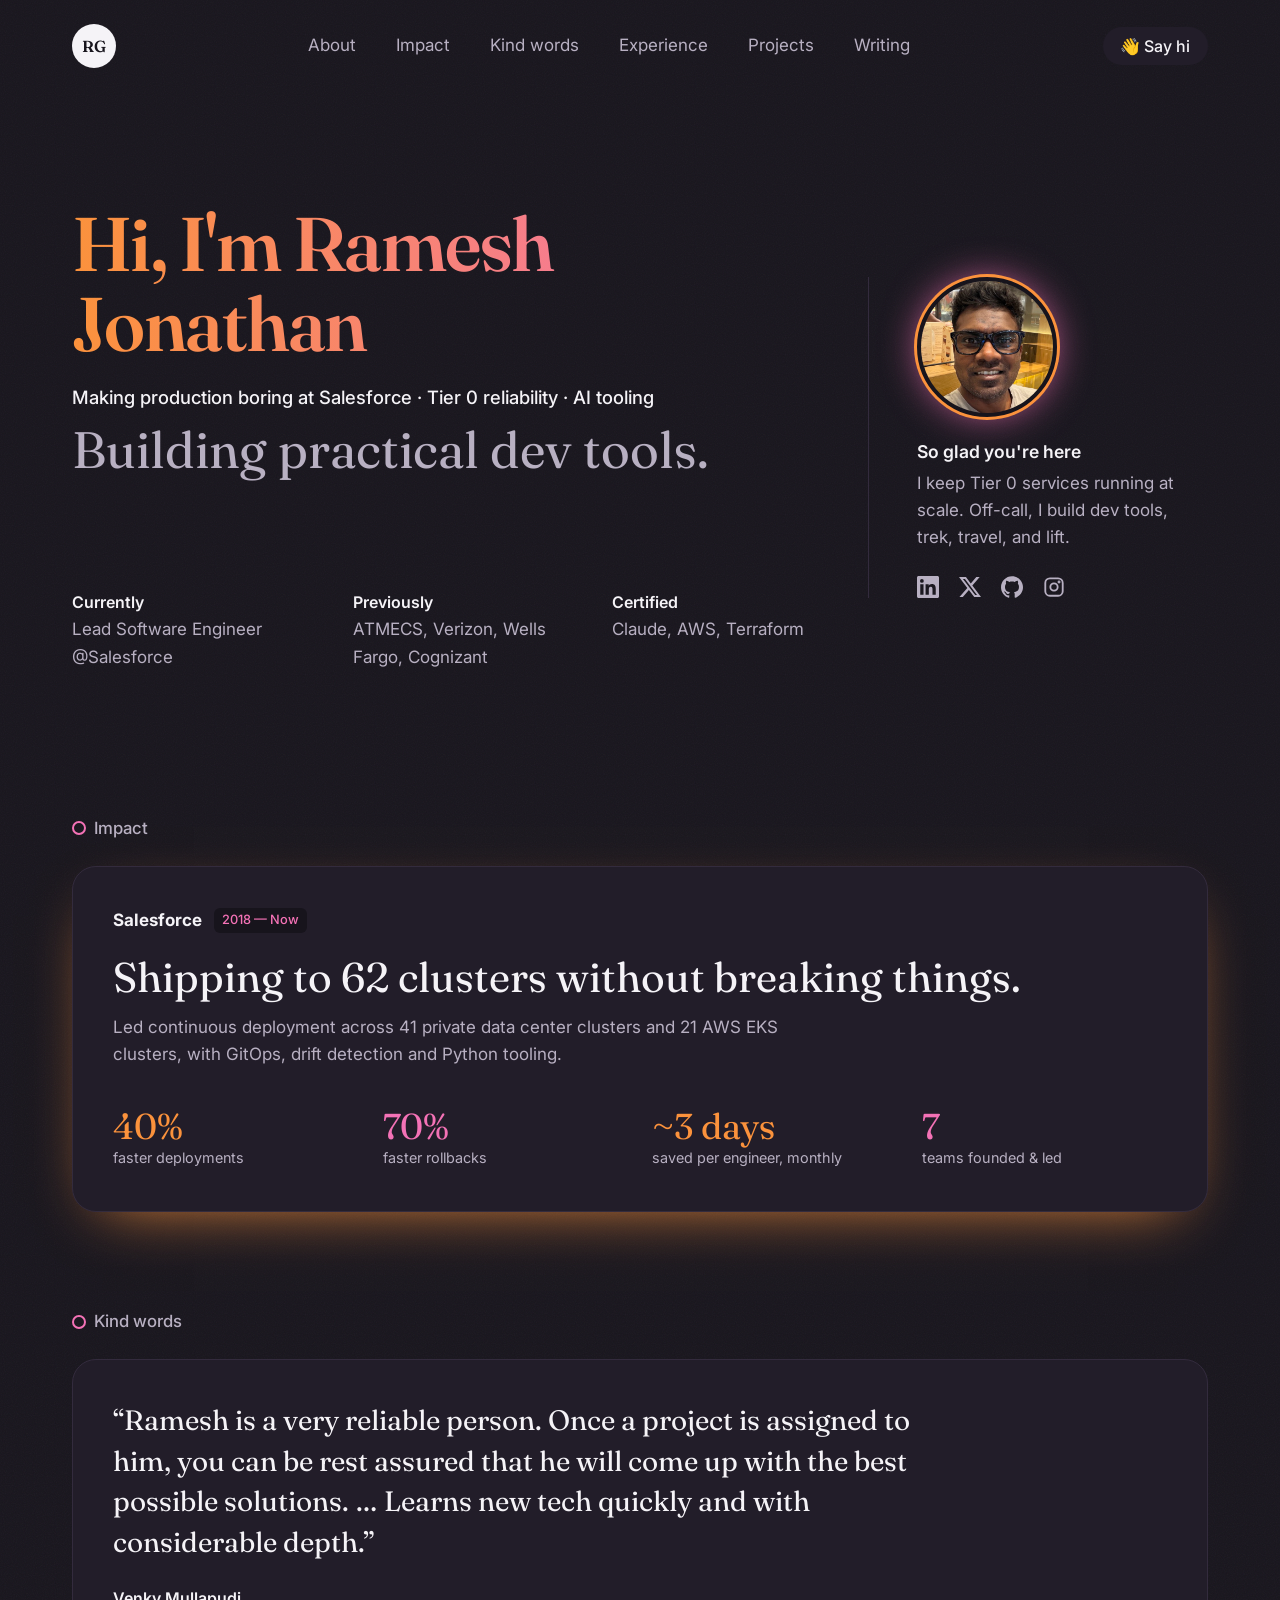
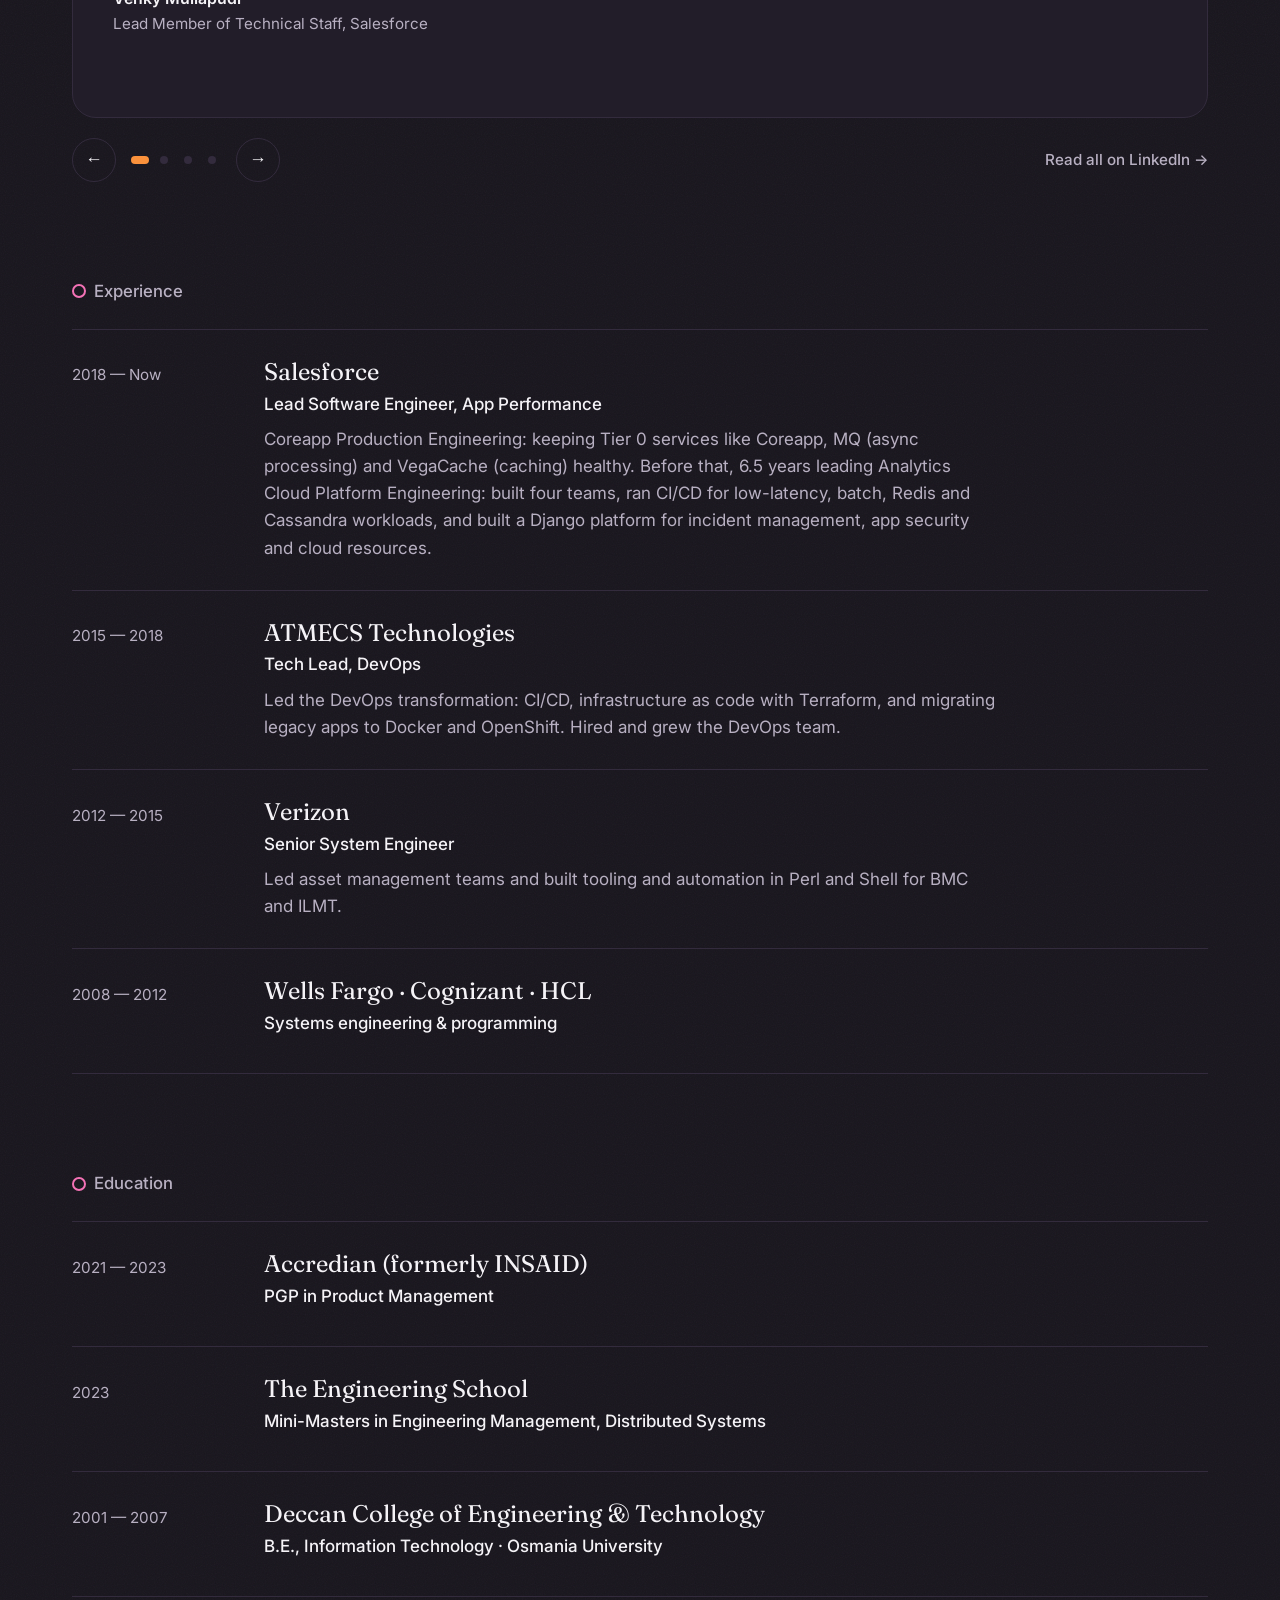
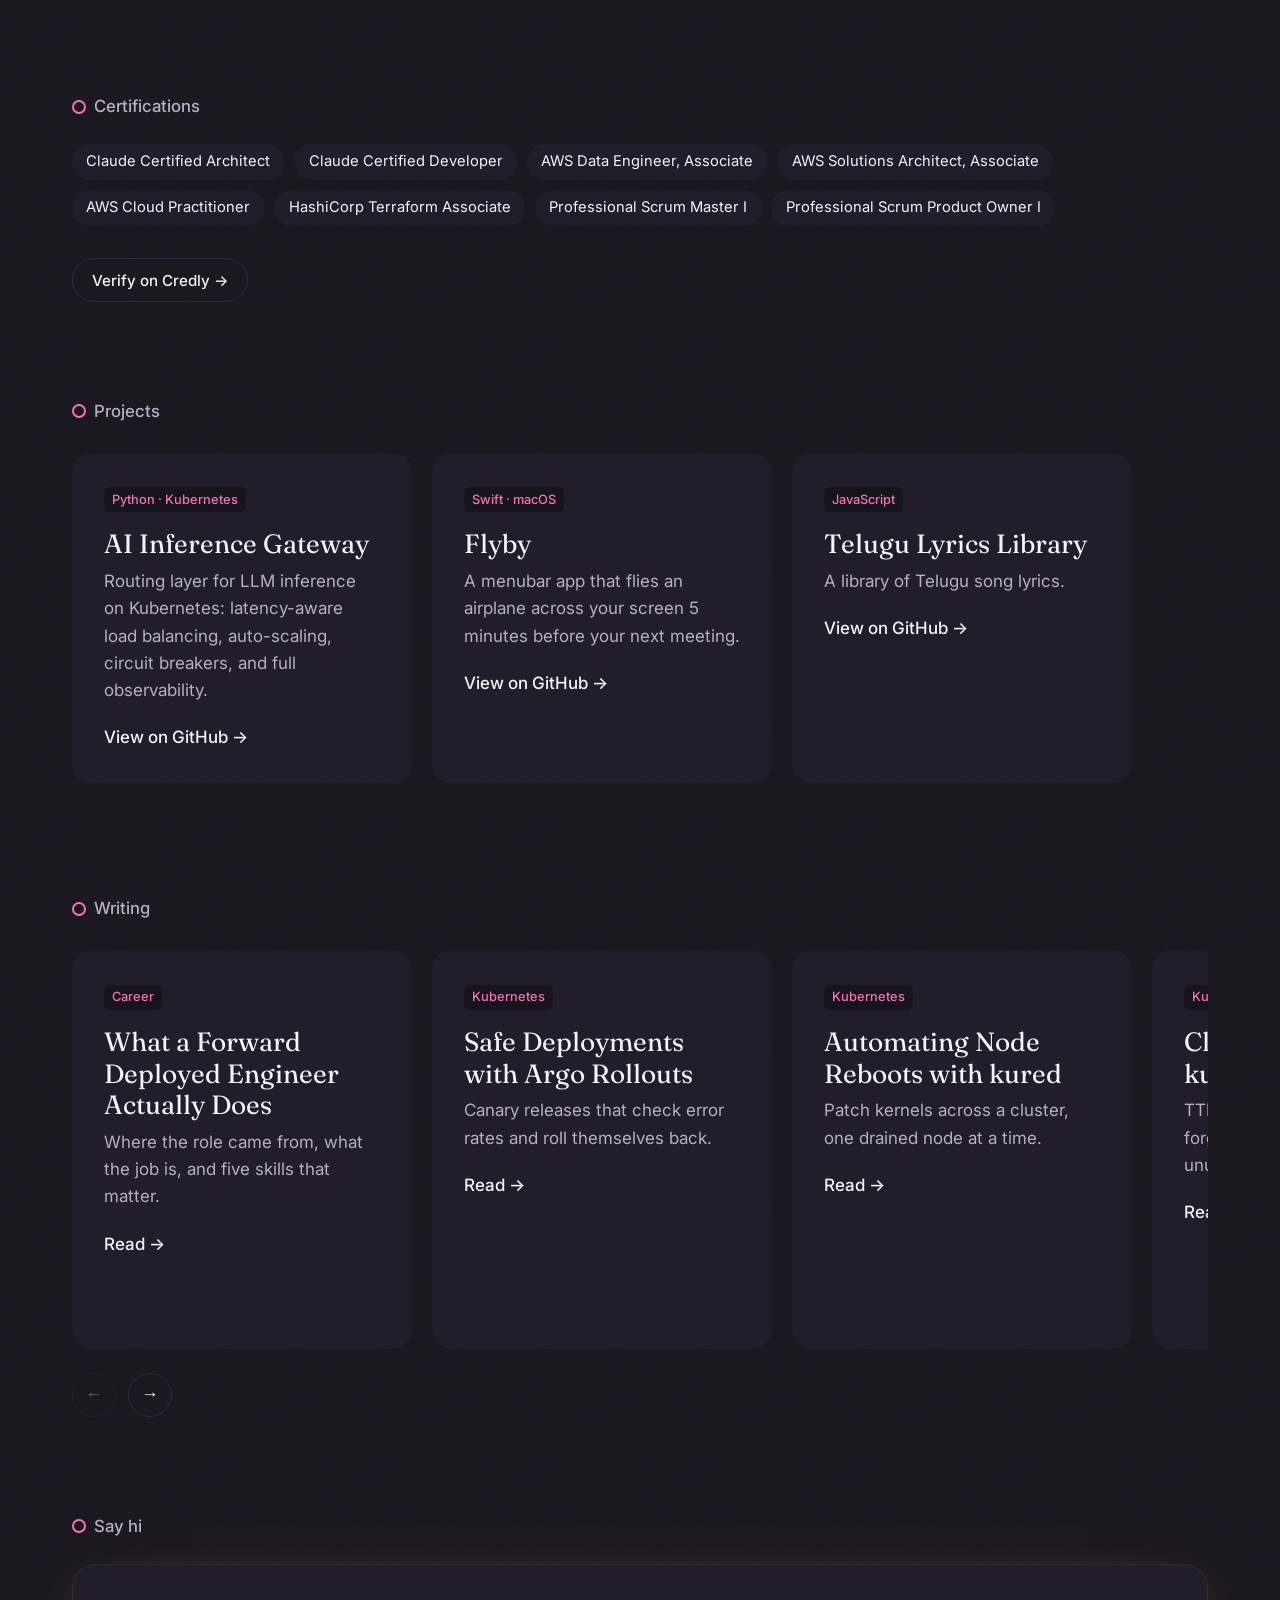
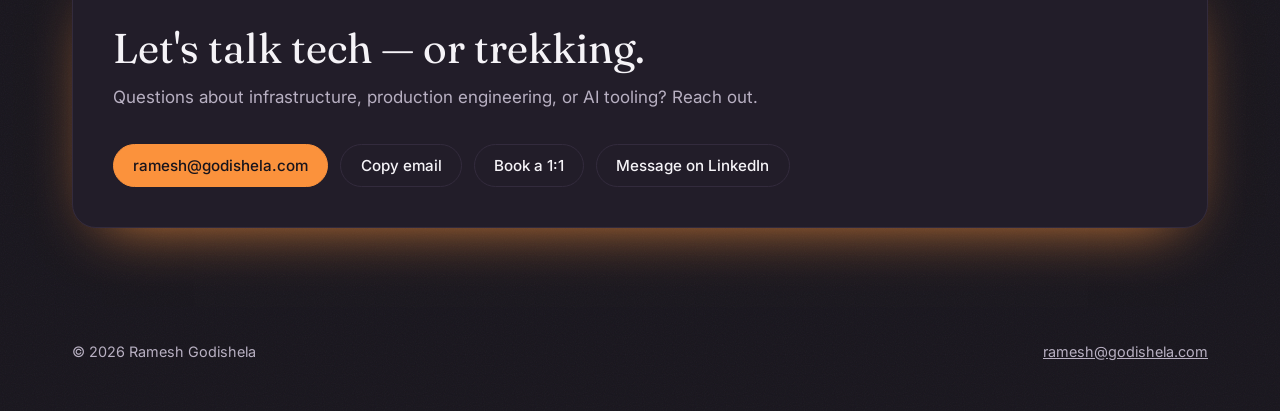
==== index.html @ 78a43a56 "Projects and Writing: sideways scrolling rows with arrow buttons" ====
<!doctype html>
<html lang="en">
<head>
  <meta charset="utf-8">
  <meta name="viewport" content="width=device-width, initial-scale=1">
  <title>Ramesh Godishela</title>
  <meta name="description" content="Ramesh Godishela — Making production boring at Salesforce · Tier 0 reliability · AI tooling. Lead Software Engineer, App Performance. Hyderabad, India.">
  <meta property="og:title" content="Ramesh Godishela">
  <meta property="og:description" content="Making production boring at Salesforce · Tier 0 reliability · AI tooling.">
  <meta property="og:url" content="https://godishela.com/">
  <meta property="og:type" content="website">
  <meta property="og:image" content="https://godishela.com/og.png">
  <meta property="og:image:width" content="1200">
  <meta property="og:image:height" content="630">
  <meta property="og:image:alt" content="Ramesh Godishela, Lead Software Engineer, App Performance at Salesforce">
  <meta name="twitter:card" content="summary_large_image">
  <link rel="icon" href="data:image/svg+xml,<svg xmlns='http://www.w3.org/2000/svg' viewBox='0 0 100 100'><rect width='100' height='100' rx='50' fill='%23fb923c'/><text x='50' y='66' font-size='48' text-anchor='middle' fill='%23111214' font-family='Georgia,serif'>RG</text></svg>">
  <link rel="preconnect" href="https://fonts.googleapis.com">
  <link rel="preconnect" href="https://fonts.gstatic.com" crossorigin>
  <link href="https://fonts.googleapis.com/css2?family=Fraunces:opsz,wght@9..144,400;9..144,600&family=Inter:wght@400;500;600&display=swap" rel="stylesheet">
  <style>
    :root {
      color-scheme: dark;
      --bg: #17141c;
      --card: #221d29;
      --fg: #f5f3f7;
      --muted: #b8b0c2;
      --line: #332b3d;
      --accent: #fb923c;
      --accent2: #f472b6;
      --serif: "Fraunces", Georgia, serif;
      --sans: "Inter", -apple-system, BlinkMacSystemFont, "Segoe UI", sans-serif;
    }
    * { box-sizing: border-box; }
    html { scroll-behavior: smooth; }
    body {
      margin: 0;
      background: var(--bg);
      background-image: url("data:image/svg+xml,<svg xmlns='http://www.w3.org/2000/svg' width='160' height='160'><filter id='n'><feTurbulence type='fractalNoise' baseFrequency='.9' numOctaves='2' stitchTiles='stitch'/></filter><rect width='100%' height='100%' filter='url(%23n)' opacity='.05'/></svg>");
      color: var(--fg);
      font: 17px/1.6 var(--sans);
      -webkit-font-smoothing: antialiased;
    }
    a { color: inherit; }
    .wrap { max-width: 1200px; margin: 0 auto; padding: 0 2rem; }

    /* Header */
    header { display: flex; align-items: center; justify-content: space-between; padding: 1.5rem 0; }
    .logo {
      width: 44px; height: 44px; border-radius: 50%;
      display: grid; place-items: center;
      background: var(--fg); color: var(--bg);
      font: 600 1rem var(--serif); text-decoration: none;
    }
    nav { display: flex; gap: 2.5rem; }
    nav a { color: var(--muted); text-decoration: none; }
    nav a:hover, nav a:focus-visible { color: var(--fg); }
    .hi { position: relative; }
    .say-hi {
      padding: 0.55rem 1.1rem; border-radius: 999px; border: 0; cursor: pointer;
      background: var(--card); color: var(--fg); font: 500 1rem var(--sans);
    }
    .say-hi:hover, .say-hi[aria-expanded="true"] { background: var(--line); }
    .hi-menu {
      position: absolute; right: 0; top: calc(100% + 0.6rem); z-index: 10; width: 290px;
      padding: 0.6rem; border-radius: 20px; background: var(--card);
      border: 1px solid var(--line); box-shadow: 0 24px 60px -20px #000;
    }
    .tiles { display: grid; grid-template-columns: repeat(5, 1fr); gap: 0.4rem; }
    .tiles a, .tiles button {
      display: grid; place-items: center; height: 48px; border-radius: 14px; border: 0;
      background: var(--bg); color: var(--muted); font: 600 1rem var(--sans); cursor: pointer;
    }
    .tiles a:hover, .tiles a:focus-visible, .tiles button:hover, .tiles button:focus-visible { background: var(--line); color: var(--accent); }
    .hi-menu svg { width: 20px; height: 20px; flex: none; }
    .menu-links { margin-top: 0.6rem; padding-top: 0.4rem; border-top: 1px solid var(--line); }
    .menu-links a { display: flex; align-items: center; gap: 0.75rem; padding: 0.65rem 0.8rem; border-radius: 12px; text-decoration: none; font-weight: 500; }
    .menu-links a:hover, .menu-links a:focus-visible { background: var(--line); color: var(--accent); }

    /* Hero */
    .hero {
      display: grid; grid-template-columns: 1fr 340px; gap: 4rem;
      padding: 7rem 0 6rem;
    }
    h1 {
      font: 600 clamp(2.75rem, 6vw, 4.75rem)/1.05 var(--serif);
      letter-spacing: -0.02em; margin: 0;
    }
    .lede { font: 500 1.15rem/1.5 var(--sans); color: var(--fg); margin: 1.25rem 0 0; text-wrap: balance; }
    .rotator {
      font: 400 clamp(1.75rem, 4vw, 3.25rem)/1.2 var(--serif);
      color: var(--muted); min-height: 2.6em; margin: 0.5rem 0 0;
    }
    .rotator span { display: inline-block; animation: reveal 0.9s ease forwards; }
    @keyframes reveal {
      from { filter: blur(14px); opacity: 0; }
      to { filter: blur(0); opacity: 1; }
    }
    .facts { display: grid; grid-template-columns: repeat(3, auto); gap: 2rem; margin-top: 2.5rem; justify-content: start; }
    .facts h2 { font: 600 1rem var(--sans); margin: 0 0 0.25rem; }
    .facts p { margin: 0; color: var(--muted); }

    .intro { border-left: 1px solid var(--line); padding-left: 3rem; align-self: center; }
    .avatar {
      width: 140px; height: 140px; border-radius: 50%;
      display: grid; place-items: center;
      background: var(--card); border: 4px solid var(--bg); box-shadow: 0 0 0 1px var(--line);
      font: 600 2.75rem var(--serif); color: var(--accent);
      object-fit: cover;
    }
    .intro h2 { font: 600 1.1rem var(--sans); margin: 1.5rem 0 0.5rem; }
    .intro p { color: var(--muted); margin: 0; }
    .socials { display: flex; flex-wrap: wrap; gap: 1.25rem; margin-top: 1.5rem; }
    .socials a { color: var(--muted); text-decoration: none; font-size: 0.95rem; font-weight: 500; }
    .socials a:hover, .socials a:focus-visible { color: var(--accent); }
    .socials svg { width: 22px; height: 22px; display: block; }

    /* Sections */
    section { padding: 3rem 0; }
    .label { display: flex; align-items: center; gap: 0.5rem; color: var(--muted); font-weight: 500; margin: 0 0 1.5rem; font-size: 1.05rem; }
    .label::before { content: ""; width: 10px; height: 10px; border-radius: 50%; border: 2px solid var(--accent); }

    .projects {
      display: flex; gap: 1.25rem; overflow-x: auto; padding: 4px 0 1rem;
      scroll-snap-type: x mandatory; scroll-behavior: smooth;
      scrollbar-width: thin; scrollbar-color: var(--line) transparent;
    }
    .row-nav { display: flex; gap: 0.75rem; margin-top: 0.5rem; }
    .row-nav[hidden] { display: none; }
    .project {
      display: block; flex: 0 0 min(340px, 85%); scroll-snap-align: start;
      padding: 2rem; border-radius: 20px;
      background: var(--card); text-decoration: none;
      transition: transform 0.2s ease, background 0.2s ease;
    }
    .project:hover, .project:focus-visible { transform: translateY(-3px); background: var(--line); }
    .tag {
      display: inline-block; padding: 0.15rem 0.5rem; border-radius: 6px;
      background: var(--bg); color: var(--muted); font-size: 0.8rem; font-weight: 500;
    }
    .project h3 { font: 400 1.65rem/1.2 var(--serif); margin: 1rem 0 0.5rem; }
    .project p { color: var(--muted); margin: 0; }
    .project .more { display: inline-block; margin-top: 1.25rem; font-weight: 500; color: var(--fg); }

    .feature { padding: 2.5rem; border-radius: 24px; background: var(--card); }
    .feature-head { display: flex; align-items: center; gap: 0.75rem; }
    .feature h3 { font: 400 clamp(1.75rem, 3.5vw, 2.6rem)/1.15 var(--serif); margin: 1.25rem 0 0.75rem; }
    .feature > p { color: var(--muted); margin: 0; max-width: 44rem; }
    .stats { display: grid; grid-template-columns: repeat(4, 1fr); gap: 1.5rem; margin-top: 2.5rem; }
    .stats b { display: block; font: 400 2.25rem/1 var(--serif); }
    .stats span { color: var(--muted); font-size: 0.9rem; }
    .chips { list-style: none; margin: 0; padding: 0; display: flex; flex-wrap: wrap; gap: 0.6rem; }
    .chips li { padding: 0.4rem 0.9rem; border-radius: 999px; background: var(--card); font-size: 0.92rem; }
    .contact-row { display: flex; flex-wrap: wrap; gap: 0.75rem; margin-top: 2rem; }
    .btn {
      padding: 0.7rem 1.2rem; border-radius: 999px; border: 1px solid var(--accent);
      background: var(--accent); color: var(--bg); font: 500 0.95rem var(--sans);
      text-decoration: none; cursor: pointer;
    }
    .btn.ghost { background: transparent; color: var(--fg); border-color: var(--line); }
    .btn:hover, .btn:focus-visible { filter: brightness(1.1); }
    .btn.ghost:hover, .btn.ghost:focus-visible { border-color: var(--accent); color: var(--accent); }
    .timeline { list-style: none; margin: 0; padding: 0; }
    .timeline li { display: grid; grid-template-columns: 160px 1fr; gap: 2rem; padding: 1.75rem 0; border-top: 1px solid var(--line); }
    .timeline li:last-child { border-bottom: 1px solid var(--line); }
    .when { color: var(--muted); font-size: 0.95rem; padding-top: 0.35rem; }
    .timeline h3 { font: 400 1.5rem/1.2 var(--serif); margin: 0; }
    .timeline .role { color: var(--fg); font-weight: 500; margin: 0.25rem 0 0.5rem; }
    .timeline p { color: var(--muted); margin: 0; max-width: 46rem; }

    /* Sunset highlights */
    h1 { background: linear-gradient(90deg, var(--accent), var(--accent2)); -webkit-background-clip: text; background-clip: text; color: transparent; }
    .stats b { color: var(--accent); }
    .stats div:nth-child(even) b { color: var(--accent2); }
    .label::before { border-color: var(--accent2); }
    .feature { border: 1px solid var(--line); box-shadow: 0 20px 60px -30px var(--accent); }
    .avatar { box-shadow: 0 0 0 3px var(--accent), 0 0 40px -6px var(--accent2); }
    .tag { color: var(--accent2); }

    .track { display: flex; gap: 1.25rem; overflow-x: auto; scroll-snap-type: x mandatory; scroll-behavior: smooth; scrollbar-width: none; }
    .track::-webkit-scrollbar { display: none; }
    .quote { flex: 0 0 100%; scroll-snap-align: start; margin: 0; padding: 2.5rem; border-radius: 24px; background: var(--card); border: 1px solid var(--line); }
    .quote blockquote { margin: 0; font: 400 clamp(1.25rem, 2.4vw, 1.75rem)/1.45 var(--serif); max-width: 52rem; }
    .quote figcaption { margin-top: 1.5rem; color: var(--muted); font-size: 0.95rem; }
    .quote figcaption b { display: block; color: var(--fg); font-weight: 600; font-size: 1rem; }
    .quote-nav { display: flex; align-items: center; gap: 0.75rem; margin-top: 1.25rem; }
    .arrow { width: 44px; height: 44px; border-radius: 50%; border: 1px solid var(--line); background: transparent; color: var(--fg); font-size: 1.1rem; cursor: pointer; }
    .arrow:hover, .arrow:focus-visible { border-color: var(--accent); color: var(--accent); }
    .arrow:disabled { opacity: 0.35; cursor: default; border-color: var(--line); color: var(--fg); }
    .dots { display: flex; }
    .dots button { width: 24px; height: 24px; padding: 0; border: 0; background: none; cursor: pointer; display: grid; place-items: center; }
    .dots button::before { content: ""; width: 8px; height: 8px; border-radius: 999px; background: var(--line); transition: width 0.2s ease; }
    .dots button[aria-current="true"]::before { width: 18px; background: var(--accent); }
    .quote-nav .more { margin-left: auto; color: var(--muted); text-decoration: none; font-weight: 500; font-size: 0.95rem; }
    .quote-nav .more:hover, .quote-nav .more:focus-visible { color: var(--accent); }

    footer { padding: 4rem 0 3rem; color: var(--muted); font-size: 0.9rem; display: flex; justify-content: space-between; flex-wrap: wrap; gap: 1rem; }

    @media (max-width: 860px) {
      header { flex-wrap: wrap; row-gap: 1rem; }
      nav { order: 3; width: 100%; gap: 0.5rem 1.1rem; flex-wrap: wrap; font-size: 0.95rem; }
      .hero { grid-template-columns: 1fr; gap: 3rem; padding: 4rem 0 3rem; }
      .facts { grid-template-columns: 1fr; gap: 1.25rem; margin-top: 3rem; }
      .timeline li { grid-template-columns: 1fr; gap: 0.25rem; }
      .stats { grid-template-columns: repeat(2, 1fr); }
      .feature { padding: 1.75rem; }
      .quote { padding: 1.75rem; }
      .quote-nav { flex-wrap: wrap; }
      .intro { border-left: 0; padding-left: 0; border-top: 1px solid var(--line); padding-top: 2.5rem; }
    }
    @media (prefers-reduced-motion: reduce) {
      .rotator span { animation: none; }
      .project { transition: none; }
      .track, .projects { scroll-behavior: auto; }
      .dots button::before { transition: none; }
      html { scroll-behavior: auto; }
    }
  </style>
</head>
<body>
  <div class="wrap">
    <header>
      <a class="logo" href="/" aria-label="Home">RG</a>
      <nav aria-label="Primary">
        <a href="#about">About</a>
        <a href="#impact">Impact</a>
        <a href="#kind-words">Kind words</a>
        <a href="#experience">Experience</a>
        <a href="#projects">Projects</a>
        <a href="#writing">Writing</a>
      </nav>
      <div class="hi">
        <button class="say-hi" id="hi-btn" type="button" aria-expanded="false" aria-controls="hi-menu">👋 Say hi</button>
        <div class="hi-menu" id="hi-menu" hidden>
          <div class="tiles">
            <a href="https://x.com/rago_actions" target="_blank" rel="noopener" aria-label="X" title="X"><svg viewBox="0 0 24 24" fill="currentColor" aria-hidden="true"><path d="M18.901 1.153h3.68l-8.04 9.19L24 22.846h-7.406l-5.8-7.584-6.638 7.584H.474l8.6-9.83L0 1.154h7.594l5.243 6.932ZM17.61 20.644h2.039L6.486 3.24H4.298Z"/></svg></a>
            <a href="https://www.linkedin.com/in/rago-actions/" target="_blank" rel="noopener" aria-label="LinkedIn" title="LinkedIn"><svg viewBox="0 0 24 24" fill="currentColor" aria-hidden="true"><path d="M20.447 20.452h-3.554v-5.569c0-1.328-.027-3.037-1.852-3.037-1.853 0-2.136 1.445-2.136 2.939v5.667H9.351V9h3.414v1.561h.046c.477-.9 1.637-1.85 3.37-1.85 3.601 0 4.267 2.37 4.267 5.455v6.286zM5.337 7.433a2.062 2.062 0 1 1 0-4.125 2.062 2.062 0 0 1 0 4.125zM7.119 20.452H3.555V9h3.564v11.452zM22.225 0H1.771C.792 0 0 .774 0 1.729v20.542C0 23.227.792 24 1.771 24h20.451C23.2 24 24 23.227 24 22.271V1.729C24 .774 23.2 0 22.222 0h.003z"/></svg></a>
            <button id="hi-copy" type="button" aria-label="Copy email address" title="Copy ramesh@godishela.com"><svg viewBox="0 0 24 24" fill="none" stroke="currentColor" stroke-width="2" stroke-linecap="round" stroke-linejoin="round" aria-hidden="true"><rect x="3" y="5" width="18" height="14" rx="2"/><path d="m3 7 9 6 9-6"/></svg></button>
            <a href="https://github.com/rago-actions" target="_blank" rel="noopener" aria-label="GitHub" title="GitHub"><svg viewBox="0 0 24 24" fill="currentColor" aria-hidden="true"><path d="M12 .297c-6.63 0-12 5.373-12 12 0 5.303 3.438 9.8 8.205 11.385.6.113.82-.258.82-.577 0-.285-.01-1.04-.015-2.04-3.338.724-4.042-1.61-4.042-1.61C4.422 18.07 3.633 17.7 3.633 17.7c-1.087-.744.084-.729.084-.729 1.205.084 1.838 1.236 1.838 1.236 1.07 1.835 2.809 1.305 3.495.998.108-.776.417-1.305.76-1.605-2.665-.3-5.466-1.332-5.466-5.93 0-1.31.465-2.38 1.235-3.22-.135-.303-.54-1.523.105-3.176 0 0 1.005-.322 3.3 1.23.96-.267 1.98-.399 3-.405 1.02.006 2.04.138 3 .405 2.28-1.552 3.285-1.23 3.285-1.23.645 1.653.24 2.873.12 3.176.765.84 1.23 1.91 1.23 3.22 0 4.61-2.805 5.625-5.475 5.92.42.36.81 1.096.81 2.22 0 1.606-.015 2.896-.015 3.286 0 .315.21.69.825.57C20.565 22.092 24 17.592 24 12.297c0-6.627-5.373-12-12-12"/></svg></a>
            <a href="https://www.instagram.com/rago_actions/" target="_blank" rel="noopener" aria-label="Instagram" title="Instagram"><svg viewBox="0 0 24 24" fill="none" stroke="currentColor" stroke-width="2" aria-hidden="true"><rect x="2.5" y="2.5" width="19" height="19" rx="5"/><circle cx="12" cy="12" r="4"/><circle cx="17.5" cy="6.5" r="0.6" fill="currentColor"/></svg></a>
          </div>
          <div class="menu-links">
            <a href="https://www.linkedin.com/in/rago-actions/" target="_blank" rel="noopener"><svg viewBox="0 0 24 24" fill="none" stroke="currentColor" stroke-width="2" stroke-linecap="round" stroke-linejoin="round" aria-hidden="true"><path d="M14 3H7a2 2 0 0 0-2 2v14a2 2 0 0 0 2 2h10a2 2 0 0 0 2-2V8zM14 3v5h5M9 13h6M9 17h6"/></svg>Resume</a>
            <a href="https://topmate.io/ramesh_godishela" target="_blank" rel="noopener"><svg viewBox="0 0 24 24" fill="none" stroke="currentColor" stroke-width="2" stroke-linecap="round" stroke-linejoin="round" aria-hidden="true"><rect x="3" y="4" width="18" height="17" rx="2"/><path d="M3 9h18M8 2v4M16 2v4"/></svg>Book a 1:1</a>
            <a href="#contact"><svg viewBox="0 0 24 24" fill="none" stroke="currentColor" stroke-width="2" stroke-linecap="round" stroke-linejoin="round" aria-hidden="true"><path d="M21 15a2 2 0 0 1-2 2H7l-4 4V5a2 2 0 0 1 2-2h14a2 2 0 0 1 2 2z"/></svg>Get in touch</a>
          </div>
        </div>
      </div>
    </header>

    <main>
      <div class="hero" id="about">
        <div>
          <h1>Hi, I'm Ramesh Jonathan</h1>
          <p class="lede">Making production boring at Salesforce · Tier&nbsp;0&nbsp;reliability · AI&nbsp;tooling</p>
          <p class="rotator" aria-live="polite"><span id="line">Building practical dev tools.</span></p>

          <div class="facts">
            <div>
              <h2>Currently</h2>
              <p>Lead Software Engineer @Salesforce</p>
            </div>
            <div>
              <h2>Previously</h2>
              <p>ATMECS, Verizon, Wells Fargo, Cognizant</p>
            </div>
            <div>
              <h2>Certified</h2>
              <p>Claude, AWS, Terraform</p>
            </div>
          </div>
        </div>

        <aside class="intro">
          <img class="avatar" src="photo.jpg" alt="Ramesh Godishela" width="140" height="140">
          <h2>So glad you're here</h2>
          <p>I keep Tier 0 services running at scale. Off-call, I build dev tools, trek, travel, and lift.</p>
          <div class="socials">
            <a href="https://www.linkedin.com/in/rago-actions/" rel="me noopener" target="_blank" aria-label="LinkedIn" title="LinkedIn"><svg viewBox="0 0 24 24" fill="currentColor" aria-hidden="true"><path d="M20.447 20.452h-3.554v-5.569c0-1.328-.027-3.037-1.852-3.037-1.853 0-2.136 1.445-2.136 2.939v5.667H9.351V9h3.414v1.561h.046c.477-.9 1.637-1.85 3.37-1.85 3.601 0 4.267 2.37 4.267 5.455v6.286zM5.337 7.433a2.062 2.062 0 1 1 0-4.125 2.062 2.062 0 0 1 0 4.125zM7.119 20.452H3.555V9h3.564v11.452zM22.225 0H1.771C.792 0 0 .774 0 1.729v20.542C0 23.227.792 24 1.771 24h20.451C23.2 24 24 23.227 24 22.271V1.729C24 .774 23.2 0 22.222 0h.003z"/></svg></a>
            <a href="https://x.com/rago_actions" rel="me noopener" target="_blank" aria-label="X" title="X"><svg viewBox="0 0 24 24" fill="currentColor" aria-hidden="true"><path d="M18.901 1.153h3.68l-8.04 9.19L24 22.846h-7.406l-5.8-7.584-6.638 7.584H.474l8.6-9.83L0 1.154h7.594l5.243 6.932ZM17.61 20.644h2.039L6.486 3.24H4.298Z"/></svg></a>
            <a href="https://github.com/rago-actions" rel="me noopener" target="_blank" aria-label="GitHub" title="GitHub"><svg viewBox="0 0 24 24" fill="currentColor" aria-hidden="true"><path d="M12 .297c-6.63 0-12 5.373-12 12 0 5.303 3.438 9.8 8.205 11.385.6.113.82-.258.82-.577 0-.285-.01-1.04-.015-2.04-3.338.724-4.042-1.61-4.042-1.61C4.422 18.07 3.633 17.7 3.633 17.7c-1.087-.744.084-.729.084-.729 1.205.084 1.838 1.236 1.838 1.236 1.07 1.835 2.809 1.305 3.495.998.108-.776.417-1.305.76-1.605-2.665-.3-5.466-1.332-5.466-5.93 0-1.31.465-2.38 1.235-3.22-.135-.303-.54-1.523.105-3.176 0 0 1.005-.322 3.3 1.23.96-.267 1.98-.399 3-.405 1.02.006 2.04.138 3 .405 2.28-1.552 3.285-1.23 3.285-1.23.645 1.653.24 2.873.12 3.176.765.84 1.23 1.91 1.23 3.22 0 4.61-2.805 5.625-5.475 5.92.42.36.81 1.096.81 2.22 0 1.606-.015 2.896-.015 3.286 0 .315.21.69.825.57C20.565 22.092 24 17.592 24 12.297c0-6.627-5.373-12-12-12"/></svg></a>
            <a href="https://www.instagram.com/rago_actions/" rel="me noopener" target="_blank" aria-label="Instagram" title="Instagram"><svg viewBox="0 0 24 24" fill="none" stroke="currentColor" stroke-width="2" aria-hidden="true"><rect x="2.5" y="2.5" width="19" height="19" rx="5"/><circle cx="12" cy="12" r="4"/><circle cx="17.5" cy="6.5" r="0.6" fill="currentColor"/></svg></a>
          </div>
        </aside>
      </div>

      <section id="impact">
        <p class="label">Impact</p>
        <div class="feature">
          <div class="feature-head"><strong>Salesforce</strong> <span class="tag">2018 — Now</span></div>
          <h3>Shipping to 62 clusters without breaking things.</h3>
          <p>Led continuous deployment across 41 private data center clusters and 21 AWS EKS clusters, with GitOps, drift detection and Python tooling.</p>
          <div class="stats">
            <div><b>40%</b><span>faster deployments</span></div>
            <div><b>70%</b><span>faster rollbacks</span></div>
            <div><b>~3 days</b><span>saved per engineer, monthly</span></div>
            <div><b>7</b><span>teams founded &amp; led</span></div>
          </div>
        </div>
      </section>

      <section id="kind-words">
        <p class="label">Kind words</p>
        <div aria-roledescription="carousel" aria-label="LinkedIn recommendations">
          <div class="track" id="track" aria-live="polite">
            <figure class="quote" role="group" aria-roledescription="slide" aria-label="1 of 4">
              <blockquote>“Ramesh is a very reliable person. Once a project is assigned to him, you can be rest assured that he will come up with the best possible solutions. … Learns new tech quickly and with considerable depth.”</blockquote>
              <figcaption><b>Venky Mullapudi</b>Lead Member of Technical Staff, Salesforce</figcaption>
            </figure>
            <figure class="quote" role="group" aria-roledescription="slide" aria-label="2 of 4">
              <blockquote>“Ramesh is a true technical evangelist who fostered collaborative environment. … He is an avid automation expert and inspiration for the team. He understands technology in depth and appreciates right use of tooling for right use case.”</blockquote>
              <figcaption><b>Soumyak Bhattacharyya</b>Sr. Director, Muthoot FinCorp ONE · Hyderabad Jenkins Meetup</figcaption>
            </figure>
            <figure class="quote" role="group" aria-roledescription="slide" aria-label="3 of 4">
              <blockquote>“I worked with Ramesh for a couple of years as his US Based manager. I always found him to be reliable and thorough in his work and a very good team player. A hard worker who took his work seriously and always tried his best to deliver on time and to the requirements.”</blockquote>
              <figcaption><b>Douglas Dorsey</b>Senior Manager, Systems Engineering · his manager at Verizon</figcaption>
            </figure>
            <figure class="quote" role="group" aria-roledescription="slide" aria-label="4 of 4">
              <blockquote>“His expertise in Perl, Ksh/Bash, CGI, Unix Automations and ITAM is commendable. His zeal to bring new ideas to the table and to take the projects to completion is something that strikes you when you work with him.”</blockquote>
              <figcaption><b>Dipak Pai</b>Principal, LTIMindtree · worked together at Verizon</figcaption>
            </figure>
          </div>
          <div class="quote-nav">
            <button class="arrow" id="prev" type="button" aria-label="Previous recommendation">←</button>
            <div class="dots" id="dots"></div>
            <button class="arrow" id="next" type="button" aria-label="Next recommendation">→</button>
            <a class="more" href="https://www.linkedin.com/in/rago-actions/details/recommendations/" target="_blank" rel="noopener">Read all on LinkedIn →</a>
          </div>
        </div>
      </section>
      <section id="experience">
        <p class="label">Experience</p>
        <ol class="timeline">
          <li>
            <span class="when">2018 — Now</span>
            <div>
              <h3>Salesforce</h3>
              <p class="role">Lead Software Engineer, App Performance</p>
              <p>Coreapp Production Engineering: keeping Tier 0 services like Coreapp, MQ (async processing) and VegaCache (caching) healthy. Before that, 6.5 years leading Analytics Cloud Platform Engineering: built four teams, ran CI/CD for low-latency, batch, Redis and Cassandra workloads, and built a Django platform for incident management, app security and cloud resources.</p>
            </div>
          </li>
          <li>
            <span class="when">2015 — 2018</span>
            <div>
              <h3>ATMECS Technologies</h3>
              <p class="role">Tech Lead, DevOps</p>
              <p>Led the DevOps transformation: CI/CD, infrastructure as code with Terraform, and migrating legacy apps to Docker and OpenShift. Hired and grew the DevOps team.</p>
            </div>
          </li>
          <li>
            <span class="when">2012 — 2015</span>
            <div>
              <h3>Verizon</h3>
              <p class="role">Senior System Engineer</p>
              <p>Led asset management teams and built tooling and automation in Perl and Shell for BMC and ILMT.</p>
            </div>
          </li>
          <li>
            <span class="when">2008 — 2012</span>
            <div>
              <h3>Wells Fargo · Cognizant · HCL</h3>
              <p class="role">Systems engineering &amp; programming</p>
            </div>
          </li>
        </ol>
      </section>

      <section id="education">
        <p class="label">Education</p>
        <ol class="timeline">
          <li>
            <span class="when">2021 — 2023</span>
            <div>
              <h3>Accredian (formerly INSAID)</h3>
              <p class="role">PGP in Product Management</p>
            </div>
          </li>
          <li>
            <span class="when">2023</span>
            <div>
              <h3>The Engineering School</h3>
              <p class="role">Mini-Masters in Engineering Management, Distributed Systems</p>
            </div>
          </li>
          <li>
            <span class="when">2001 — 2007</span>
            <div>
              <h3>Deccan College of Engineering &amp; Technology</h3>
              <p class="role">B.E., Information Technology · Osmania University</p>
            </div>
          </li>
        </ol>
      </section>

      <section id="certifications">
        <p class="label">Certifications</p>
        <ul class="chips">
          <li>Claude Certified Architect</li>
          <li>Claude Certified Developer</li>
          <li>AWS Data Engineer, Associate</li>
          <li>AWS Solutions Architect, Associate</li>
          <li>AWS Cloud Practitioner</li>
          <li>HashiCorp Terraform Associate</li>
          <li>Professional Scrum Master I</li>
          <li>Professional Scrum Product Owner I</li>
        </ul>
        <div class="contact-row">
          <a class="btn ghost" href="https://www.credly.com/users/rago-actions" target="_blank" rel="me noopener">Verify on Credly →</a>
        </div>
      </section>

      <section id="projects">
        <p class="label">Projects</p>
        <div class="projects">
          <a class="project" href="https://github.com/rago-actions/ai-inference-gateway" target="_blank" rel="noopener">
            <span class="tag">Python · Kubernetes</span>
            <h3>AI Inference Gateway</h3>
            <p>Routing layer for LLM inference on Kubernetes: latency-aware load balancing, auto-scaling, circuit breakers, and full observability.</p>
            <span class="more">View on GitHub →</span>
          </a>
          <a class="project" href="https://github.com/rago-actions/flyby" target="_blank" rel="noopener">
            <span class="tag">Swift · macOS</span>
            <h3>Flyby</h3>
            <p>A menubar app that flies an airplane across your screen 5 minutes before your next meeting.</p>
            <span class="more">View on GitHub →</span>
          </a>
          <a class="project" href="https://github.com/rago-actions/nlag-telugu-lyrics-library" target="_blank" rel="noopener">
            <span class="tag">JavaScript</span>
            <h3>Telugu Lyrics Library</h3>
            <p>A library of Telugu song lyrics.</p>
            <span class="more">View on GitHub →</span>
          </a>
        </div>
        <div class="row-nav" hidden>
          <button class="arrow" type="button" aria-label="Previous projects">←</button>
          <button class="arrow" type="button" aria-label="Next projects">→</button>
        </div>
      </section>
      <section id="writing">
        <p class="label">Writing</p>
        <div class="projects">
          <a class="project" href="writing/forward-deployed-engineer.html">
            <span class="tag">Career</span>
            <h3>What a Forward Deployed Engineer Actually Does</h3>
            <p>Where the role came from, what the job is, and five skills that matter.</p>
            <span class="more">Read →</span>
          </a>
          <a class="project" href="writing/argo-rollouts.html">
            <span class="tag">Kubernetes</span>
            <h3>Safe Deployments with Argo Rollouts</h3>
            <p>Canary releases that check error rates and roll themselves back.</p>
            <span class="more">Read →</span>
          </a>
          <a class="project" href="writing/kured.html">
            <span class="tag">Kubernetes</span>
            <h3>Automating Node Reboots with kured</h3>
            <p>Patch kernels across a cluster, one drained node at a time.</p>
            <span class="more">Read →</span>
          </a>
          <a class="project" href="writing/kube-janitor.html">
            <span class="tag">Kubernetes</span>
            <h3>Cleaning Up with kube-janitor</h3>
            <p>TTLs and rules that delete forgotten test resources and unused PVCs.</p>
            <span class="more">Read →</span>
          </a>
          <a class="project" href="writing/noisy-neighbors.html">
            <span class="tag">Performance</span>
            <h3>Noisy Neighbors in Shared Infrastructure</h3>
            <p>Why one tenant slows everyone down, and how to contain it.</p>
            <span class="more">Read →</span>
          </a>
          <a class="project" href="writing/kubernetes-autoscaling.html">
            <span class="tag">Kubernetes</span>
            <h3>HPA, VPA and Cluster Autoscaler</h3>
            <p>Three autoscalers, three different problems: pods, pod size, nodes.</p>
            <span class="more">Read →</span>
          </a>
          <a class="project" href="writing/working-with-me.html">
            <span class="tag">Working style</span>
            <h3>A Guide to Working with Me</h3>
            <p>How I learn, work and take feedback, so we skip the guesswork.</p>
            <span class="more">Read →</span>
          </a>
          <a class="project" href="https://www.linkedin.com/pulse/demonstrating-your-worth-devops-sre-mlops-roles-ramesh-godishela-8yd1c" target="_blank" rel="noopener">
            <span class="tag">Feb 2024 · Career</span>
            <h3>Demonstrating Your Worth in DevOps, SRE, and MLOps Roles</h3>
            <p>Ops work goes unnoticed until something breaks. How to show its impact in terms the business cares about.</p>
            <span class="more">Read on LinkedIn →</span>
          </a>
          <a class="project" href="https://www.linkedin.com/pulse/build-teams-care-personally-ramesh-godishela-7iehc" target="_blank" rel="noopener">
            <span class="tag">Feb 2024 · Leadership</span>
            <h3>Build Teams &amp; Care Personally</h3>
            <p>What building seven teams taught me, through the lens of Kim Scott's Radical Candor.</p>
            <span class="more">Read on LinkedIn →</span>
          </a>
          <a class="project" href="https://www.linkedin.com/pulse/terraform-import-ramesh-godishela-3p98c" target="_blank" rel="noopener">
            <span class="tag">Apr 2024 · Terraform</span>
            <h3>Terraform Import</h3>
            <p>Bringing existing infrastructure under Terraform: the process, the risks, and practices for teams.</p>
            <span class="more">Read on LinkedIn →</span>
          </a>
        </div>
        <div class="row-nav" hidden>
          <button class="arrow" type="button" aria-label="Previous articles">←</button>
          <button class="arrow" type="button" aria-label="Next articles">→</button>
        </div>
      </section>
      <section id="contact">
        <p class="label">Say hi</p>
        <div class="feature">
          <h3>Let's talk tech — or trekking.</h3>
          <p>Questions about infrastructure, production engineering, or AI tooling? Reach out.</p>
          <div class="contact-row">
            <a class="btn" href="mailto:ramesh@godishela.com">ramesh@godishela.com</a>
            <button class="btn ghost" id="copy" type="button">Copy email</button>
            <a class="btn ghost" href="https://topmate.io/ramesh_godishela" target="_blank" rel="noopener">Book a 1:1</a>
            <a class="btn ghost" href="https://www.linkedin.com/in/rago-actions/" target="_blank" rel="noopener">Message on LinkedIn</a>
          </div>
        </div>
      </section>
    </main>

    <footer>
      <span>&copy; <span id="y">2026</span> Ramesh Godishela</span>
      <a href="mailto:ramesh@godishela.com">ramesh@godishela.com</a>
    </footer>
  </div>

  <script>
    document.getElementById("y").textContent = new Date().getFullYear();

    async function copyEmail(el, msg) {
      if (el.dataset.busy) return;
      el.dataset.busy = "1";
      await navigator.clipboard.writeText("ramesh@godishela.com");
      const old = el.innerHTML;
      el.textContent = msg;
      setTimeout(() => { el.innerHTML = old; delete el.dataset.busy; }, 2000);
    }
    const copy = document.getElementById("copy");
    copy.addEventListener("click", () => copyEmail(copy, "Copied ✓"));
    const hiCopy = document.getElementById("hi-copy");
    hiCopy.addEventListener("click", () => copyEmail(hiCopy, "✓"));

    const hiBtn = document.getElementById("hi-btn");
    const hiMenu = document.getElementById("hi-menu");
    const setHi = (open) => { hiMenu.hidden = !open; hiBtn.setAttribute("aria-expanded", open); };
    hiBtn.addEventListener("click", () => setHi(hiMenu.hidden));
    hiMenu.addEventListener("click", (e) => { if (e.target.closest("a")) setHi(false); });
    document.addEventListener("click", (e) => { if (!e.target.closest(".hi")) setHi(false); });
    document.addEventListener("keydown", (e) => {
      if (e.key === "Escape" && !hiMenu.hidden) { setHi(false); hiBtn.focus(); }
    });

    document.querySelectorAll(".projects").forEach((row) => {
      const nav = row.nextElementSibling;
      const [prev, next] = nav.querySelectorAll(".arrow");
      const step = () => row.firstElementChild.offsetWidth + 20;
      const update = () => {
        nav.hidden = row.scrollWidth <= row.clientWidth;
        prev.disabled = row.scrollLeft <= 0;
        next.disabled = row.scrollLeft + row.clientWidth >= row.scrollWidth - 1;
      };
      prev.addEventListener("click", () => row.scrollBy({ left: -step() }));
      next.addEventListener("click", () => row.scrollBy({ left: step() }));
      row.addEventListener("scroll", update);
      addEventListener("resize", update);
      update();
    });

    const track = document.getElementById("track");
    const slides = [...track.children];
    const dots = document.getElementById("dots");
    let cur = 0;
    const mark = (i) => { cur = i; [...dots.children].forEach((d, j) => d.setAttribute("aria-current", j === i)); };
    const go = (i) => {
      i = (i + slides.length) % slides.length;
      track.scrollTo({ left: slides[i].offsetLeft - slides[0].offsetLeft });
      mark(i);
    };
    slides.forEach((_, i) => {
      const b = document.createElement("button");
      b.type = "button";
      b.setAttribute("aria-label", `Show recommendation ${i + 1}`);
      b.addEventListener("click", () => go(i));
      dots.append(b);
    });
    mark(0);
    document.getElementById("prev").addEventListener("click", () => go(cur - 1));
    document.getElementById("next").addEventListener("click", () => go(cur + 1));
    track.addEventListener("scroll", () => {
      const step = slides[1].offsetLeft - slides[0].offsetLeft;
      const i = Math.round(track.scrollLeft / step);
      if (i !== cur) mark(i);
    });

    const lines = [
      "Building practical dev tools.",
      "Keeping Tier 0 services up.",
      "Trekking whenever I can.",
      "Telugu. Tamil. Hindi. English.",
    ];
    const el = document.getElementById("line");
    if (!matchMedia("(prefers-reduced-motion: reduce)").matches) {
      let i = 0;
      setInterval(() => {
        i = (i + 1) % lines.length;
        el.textContent = lines[i];
        el.style.animation = "none";
        el.offsetWidth; // restart animation
        el.style.animation = "";
      }, 3500);
    }
  </script>
</body>
</html>
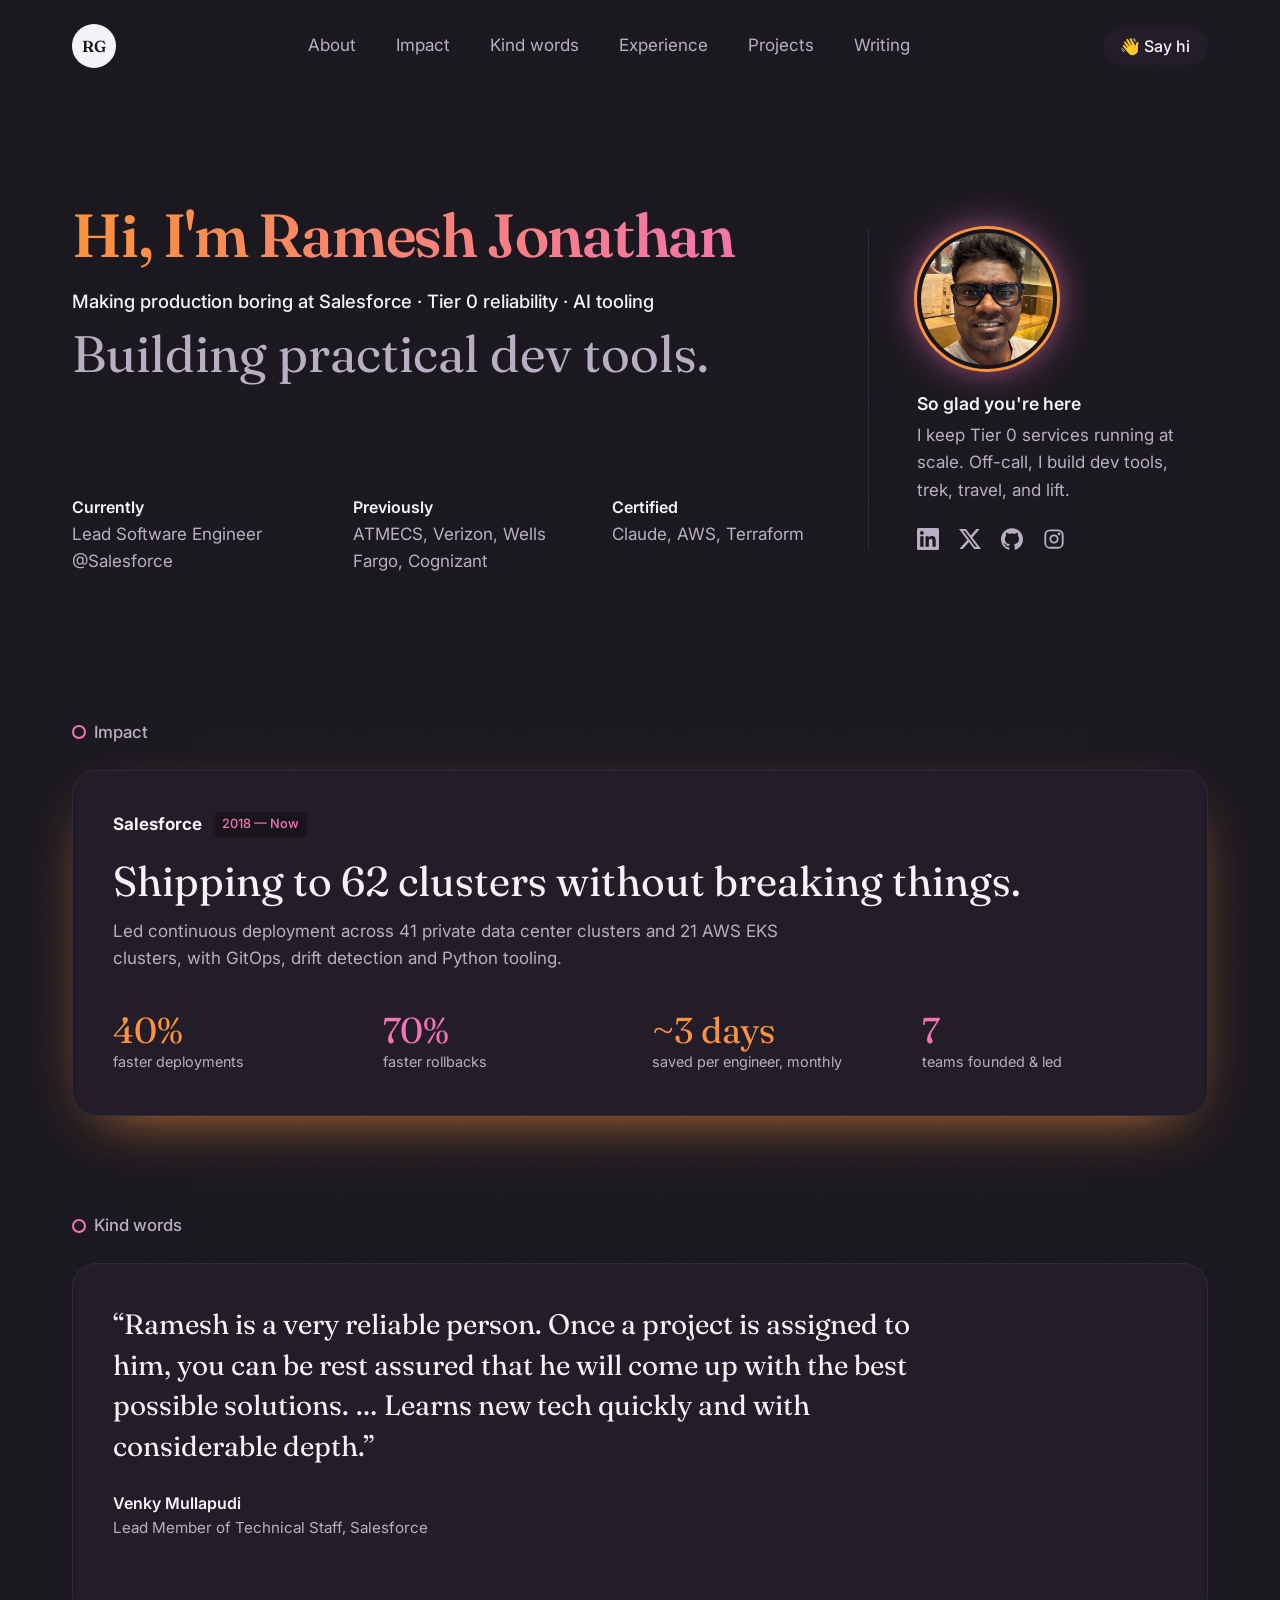
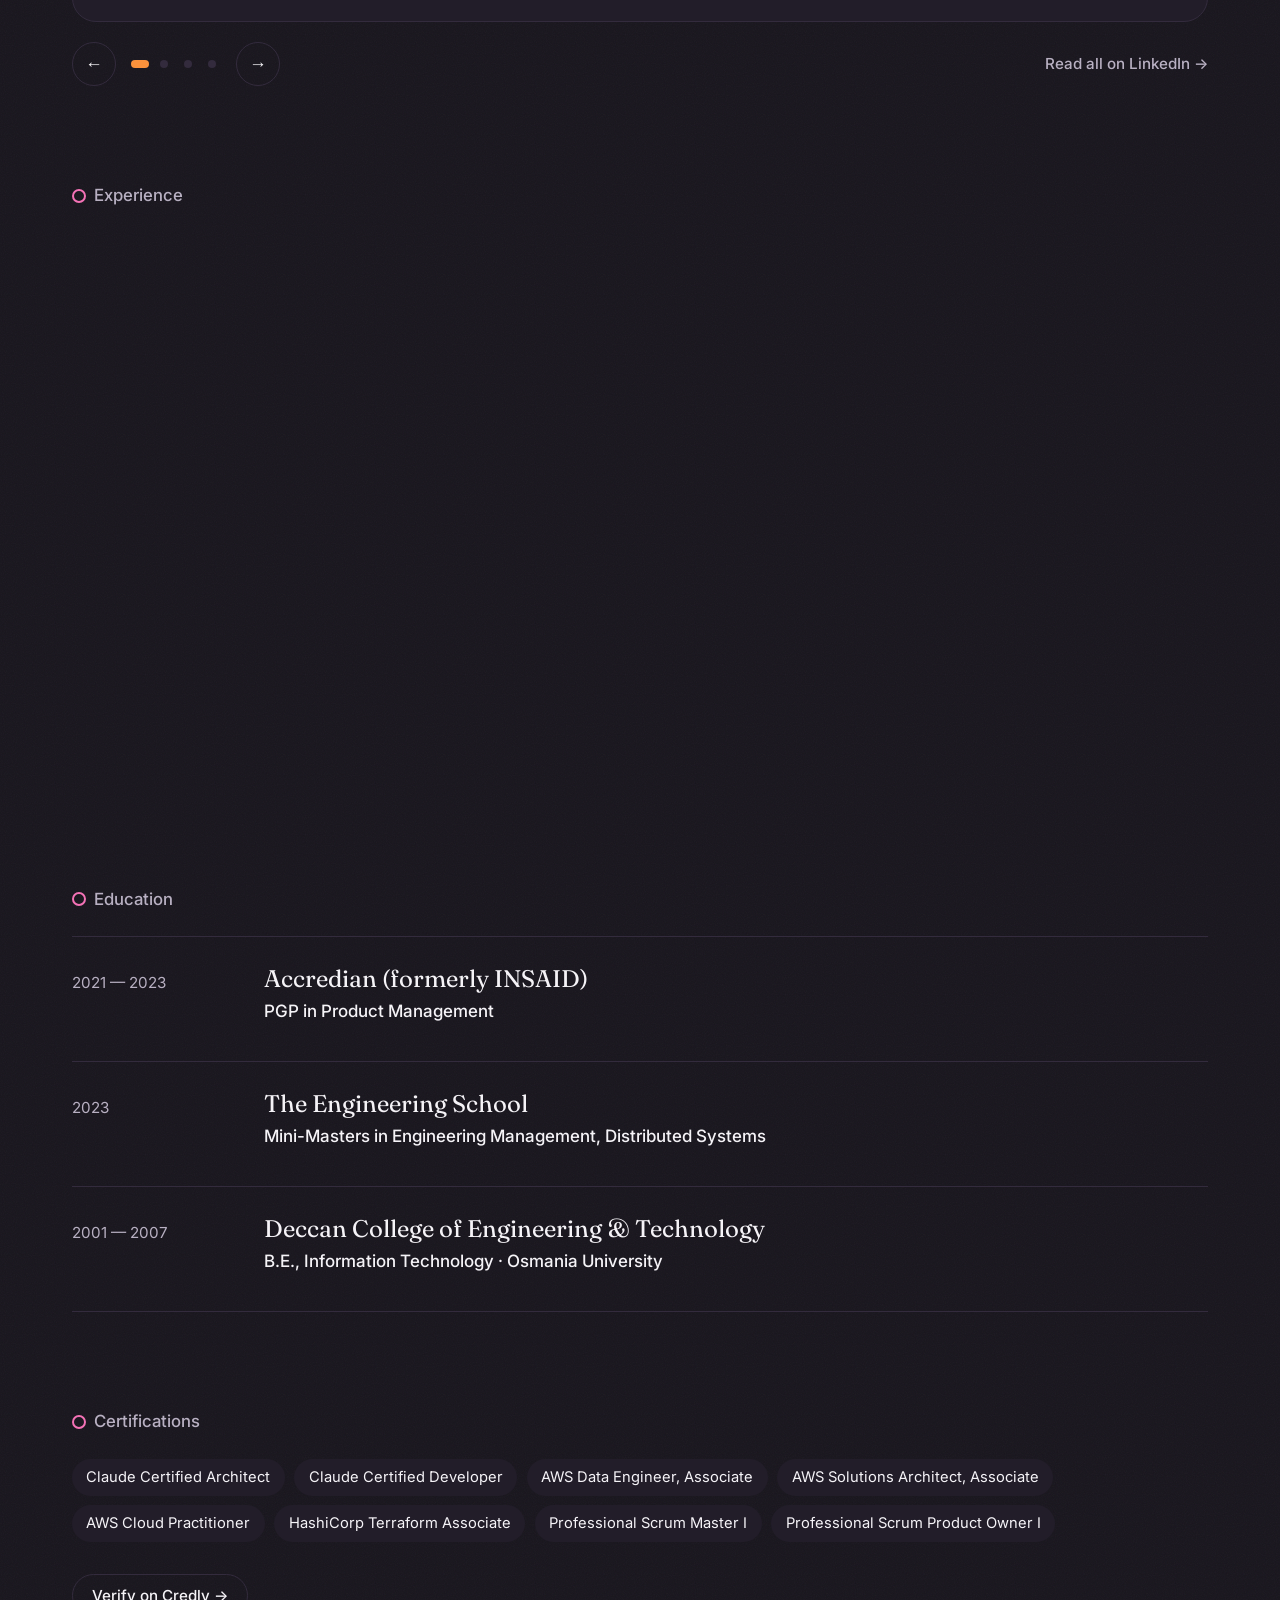
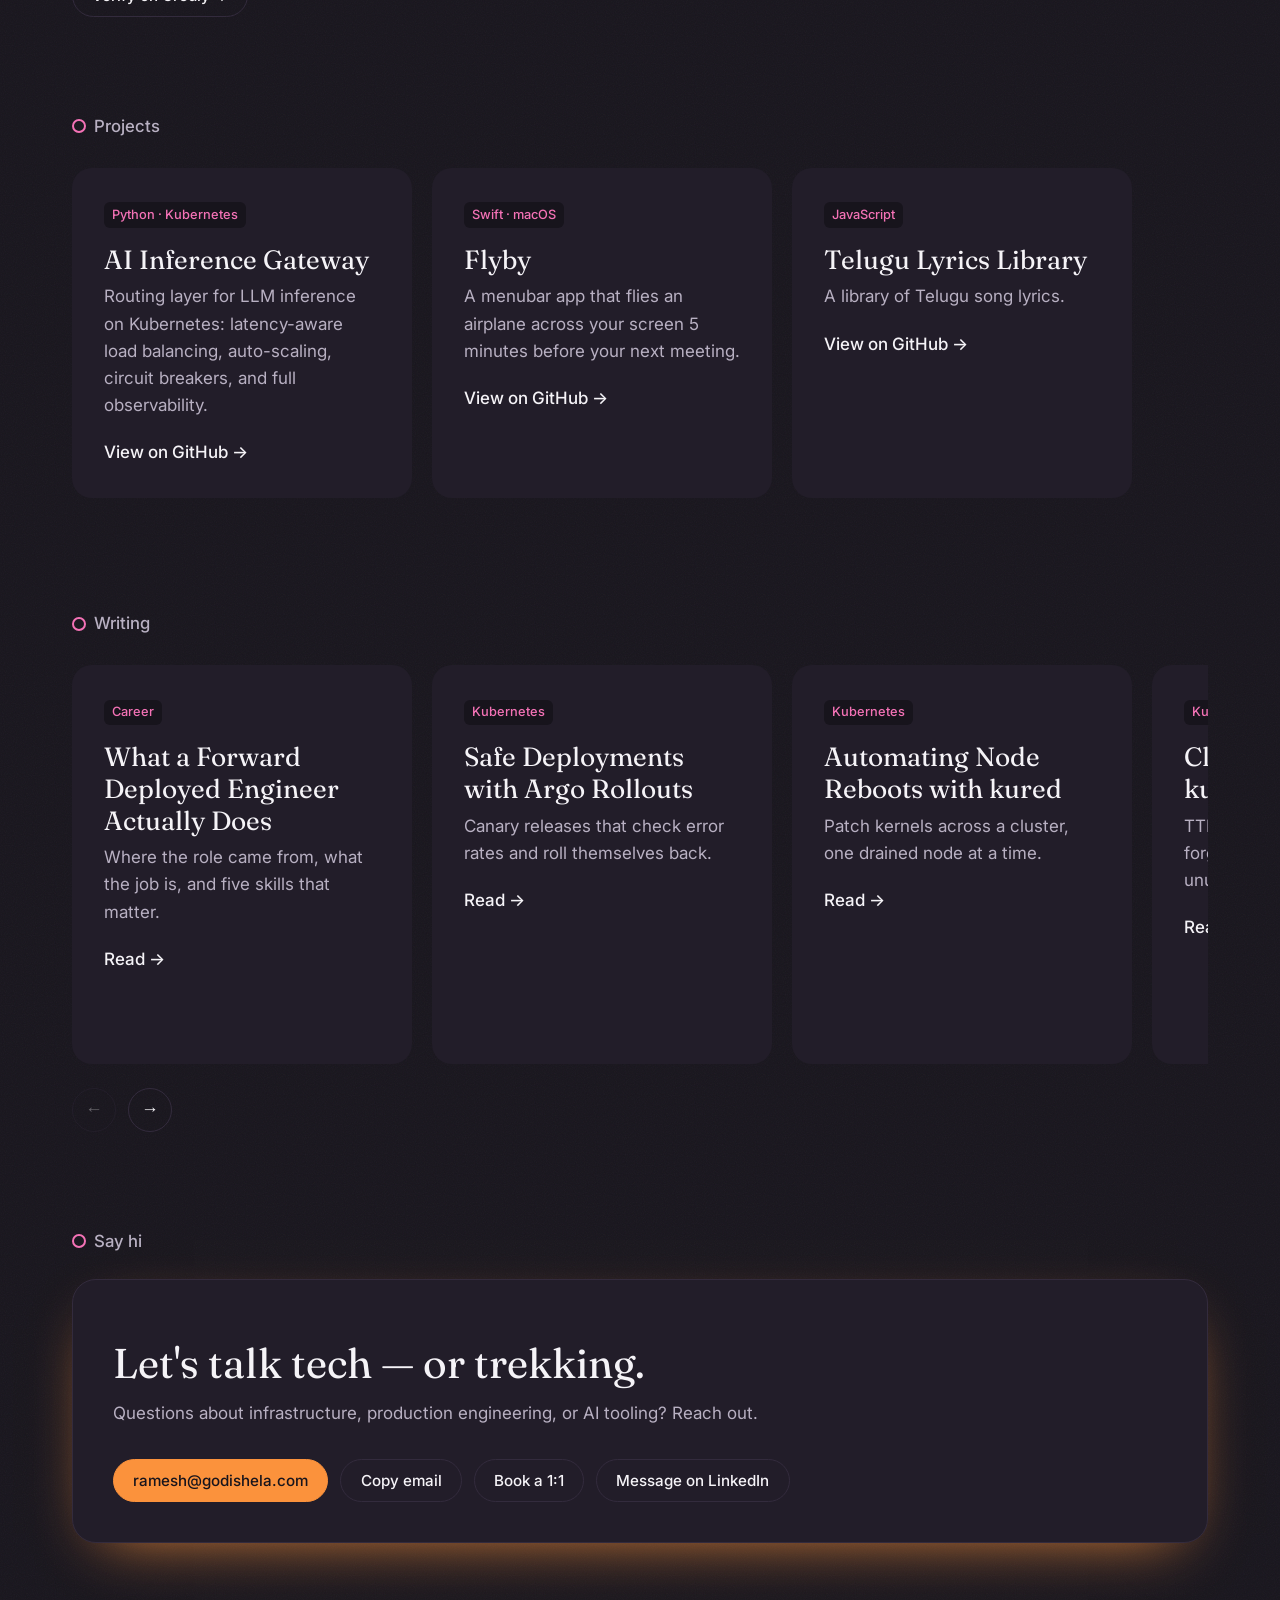
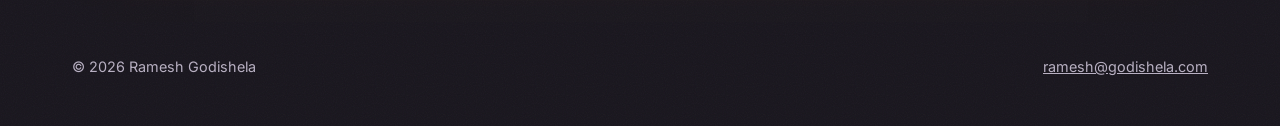
==== commit 1f3c084d: "Hero name on one line; Experience as flippable cards" ====
--- a/index.html
+++ b/index.html
@@ -83,7 +83,7 @@
       padding: 7rem 0 6rem;
     }
     h1 {
-      font: 600 clamp(2.75rem, 6vw, 4.75rem)/1.05 var(--serif);
+      font: 600 clamp(1.5rem, 8.5vw - 3rem, 3.9rem)/1.05 var(--serif);
       letter-spacing: -0.02em; margin: 0;
     }
     .lede { font: 500 1.15rem/1.5 var(--sans); color: var(--fg); margin: 1.25rem 0 0; text-wrap: balance; }
@@ -161,6 +161,25 @@
     .btn:hover, .btn:focus-visible { filter: brightness(1.1); }
     .btn.ghost:hover, .btn.ghost:focus-visible { border-color: var(--accent); color: var(--accent); }
     .timeline { list-style: none; margin: 0; padding: 0; }
+    .cards { list-style: none; margin: 0; padding: 0; display: grid; grid-template-columns: repeat(2, 1fr); gap: 1.25rem; }
+    .card { perspective: 1200px; }
+    .card .inner { display: grid; height: 100%; transition: transform 0.6s ease; transform-style: preserve-3d; }
+    .card.flipped .inner { transform: rotateY(180deg); }
+    .face {
+      grid-area: 1 / 1; display: flex; flex-direction: column; gap: 0.5rem;
+      padding: 2rem; border-radius: 20px; background: var(--card); border: 1px solid var(--line);
+      backface-visibility: hidden; -webkit-backface-visibility: hidden;
+    }
+    .face .when { padding: 0; }
+    .back { transform: rotateY(180deg); }
+    .face h3 { font: 400 1.65rem/1.2 var(--serif); margin: 0; }
+    .face .role { color: var(--fg); font-weight: 500; margin: 0; }
+    .face p { color: var(--muted); margin: 0; }
+    .flip {
+      margin-top: auto; align-self: flex-start; padding: 0.45rem 1rem; border-radius: 999px;
+      border: 1px solid var(--line); background: transparent; color: var(--fg); font: 500 0.9rem var(--sans); cursor: pointer;
+    }
+    .flip:hover, .flip:focus-visible { border-color: var(--accent); color: var(--accent); }
     .timeline li { display: grid; grid-template-columns: 160px 1fr; gap: 2rem; padding: 1.75rem 0; border-top: 1px solid var(--line); }
     .timeline li:last-child { border-bottom: 1px solid var(--line); }
     .when { color: var(--muted); font-size: 0.95rem; padding-top: 0.35rem; }
@@ -200,8 +219,10 @@
       header { flex-wrap: wrap; row-gap: 1rem; }
       nav { order: 3; width: 100%; gap: 0.5rem 1.1rem; flex-wrap: wrap; font-size: 0.95rem; }
       .hero { grid-template-columns: 1fr; gap: 3rem; padding: 4rem 0 3rem; }
+      h1 { font-size: clamp(1.25rem, 6.5vw, 3.9rem); }
       .facts { grid-template-columns: 1fr; gap: 1.25rem; margin-top: 3rem; }
       .timeline li { grid-template-columns: 1fr; gap: 0.25rem; }
+      .cards { grid-template-columns: 1fr; }
       .stats { grid-template-columns: repeat(2, 1fr); }
       .feature { padding: 1.75rem; }
       .quote { padding: 1.75rem; }
@@ -211,6 +232,7 @@
     @media (prefers-reduced-motion: reduce) {
       .rotator span { animation: none; }
       .project { transition: none; }
+      .card .inner { transition: none; }
       .track, .projects { scroll-behavior: auto; }
       .dots button::before { transition: none; }
       html { scroll-behavior: auto; }
@@ -330,36 +352,59 @@
       </section>
       <section id="experience">
         <p class="label">Experience</p>
-        <ol class="timeline">
-          <li>
-            <span class="when">2018 — Now</span>
-            <div>
-              <h3>Salesforce</h3>
-              <p class="role">Lead Software Engineer, App Performance</p>
-              <p>Coreapp Production Engineering: keeping Tier 0 services like Coreapp, MQ (async processing) and VegaCache (caching) healthy. Before that, 6.5 years leading Analytics Cloud Platform Engineering: built four teams, ran CI/CD for low-latency, batch, Redis and Cassandra workloads, and built a Django platform for incident management, app security and cloud resources.</p>
+        <ol class="cards">
+          <li class="card">
+            <div class="inner">
+              <div class="face front">
+                <span class="when">2018 — Now</span>
+                <h3>Salesforce</h3>
+                <p class="role">Lead Software Engineer, App Performance</p>
+                <button class="flip" type="button" aria-label="What I did at Salesforce">What I did ↻</button>
+              </div>
+              <div class="face back" inert>
+                <span class="when">Salesforce</span>
+                <p>Coreapp Production Engineering: keeping Tier 0 services like Coreapp, MQ (async processing) and VegaCache (caching) healthy. Before that, 6.5 years leading Analytics Cloud Platform Engineering: built four teams, ran CI/CD for low-latency, batch, Redis and Cassandra workloads, and built a Django platform for incident management, app security and cloud resources.</p>
+                <button class="flip" type="button" aria-label="Back to Salesforce">Back ↺</button>
+              </div>
             </div>
           </li>
-          <li>
-            <span class="when">2015 — 2018</span>
-            <div>
-              <h3>ATMECS Technologies</h3>
-              <p class="role">Tech Lead, DevOps</p>
-              <p>Led the DevOps transformation: CI/CD, infrastructure as code with Terraform, and migrating legacy apps to Docker and OpenShift. Hired and grew the DevOps team.</p>
+          <li class="card">
+            <div class="inner">
+              <div class="face front">
+                <span class="when">2015 — 2018</span>
+                <h3>ATMECS Technologies</h3>
+                <p class="role">Tech Lead, DevOps</p>
+                <button class="flip" type="button" aria-label="What I did at ATMECS Technologies">What I did ↻</button>
+              </div>
+              <div class="face back" inert>
+                <span class="when">ATMECS Technologies</span>
+                <p>Led the DevOps transformation: CI/CD, infrastructure as code with Terraform, and migrating legacy apps to Docker and OpenShift. Hired and grew the DevOps team.</p>
+                <button class="flip" type="button" aria-label="Back to ATMECS Technologies">Back ↺</button>
+              </div>
             </div>
           </li>
-          <li>
-            <span class="when">2012 — 2015</span>
-            <div>
-              <h3>Verizon</h3>
-              <p class="role">Senior System Engineer</p>
-              <p>Led asset management teams and built tooling and automation in Perl and Shell for BMC and ILMT.</p>
+          <li class="card">
+            <div class="inner">
+              <div class="face front">
+                <span class="when">2012 — 2015</span>
+                <h3>Verizon</h3>
+                <p class="role">Senior System Engineer</p>
+                <button class="flip" type="button" aria-label="What I did at Verizon">What I did ↻</button>
+              </div>
+              <div class="face back" inert>
+                <span class="when">Verizon</span>
+                <p>Led asset management teams and built tooling and automation in Perl and Shell for BMC and ILMT.</p>
+                <button class="flip" type="button" aria-label="Back to Verizon">Back ↺</button>
+              </div>
             </div>
           </li>
-          <li>
-            <span class="when">2008 — 2012</span>
-            <div>
-              <h3>Wells Fargo · Cognizant · HCL</h3>
-              <p class="role">Systems engineering &amp; programming</p>
+          <li class="card">
+            <div class="inner">
+              <div class="face front">
+                <span class="when">2008 — 2012</span>
+                <h3>Wells Fargo · Cognizant · HCL</h3>
+                <p class="role">Systems engineering &amp; programming</p>
+              </div>
             </div>
           </li>
         </ol>
@@ -566,6 +611,17 @@
       row.addEventListener("scroll", update);
       addEventListener("resize", update);
       update();
+    });
+
+    document.querySelectorAll(".card").forEach((card) => {
+      const [front, back] = card.querySelectorAll(".face");
+      if (!back) return;
+      card.querySelectorAll(".flip").forEach((btn) => btn.addEventListener("click", () => {
+        const flipped = card.classList.toggle("flipped");
+        front.inert = flipped;
+        back.inert = !flipped;
+        (flipped ? back : front).querySelector(".flip").focus();
+      }));
     });
 
     const track = document.getElementById("track");
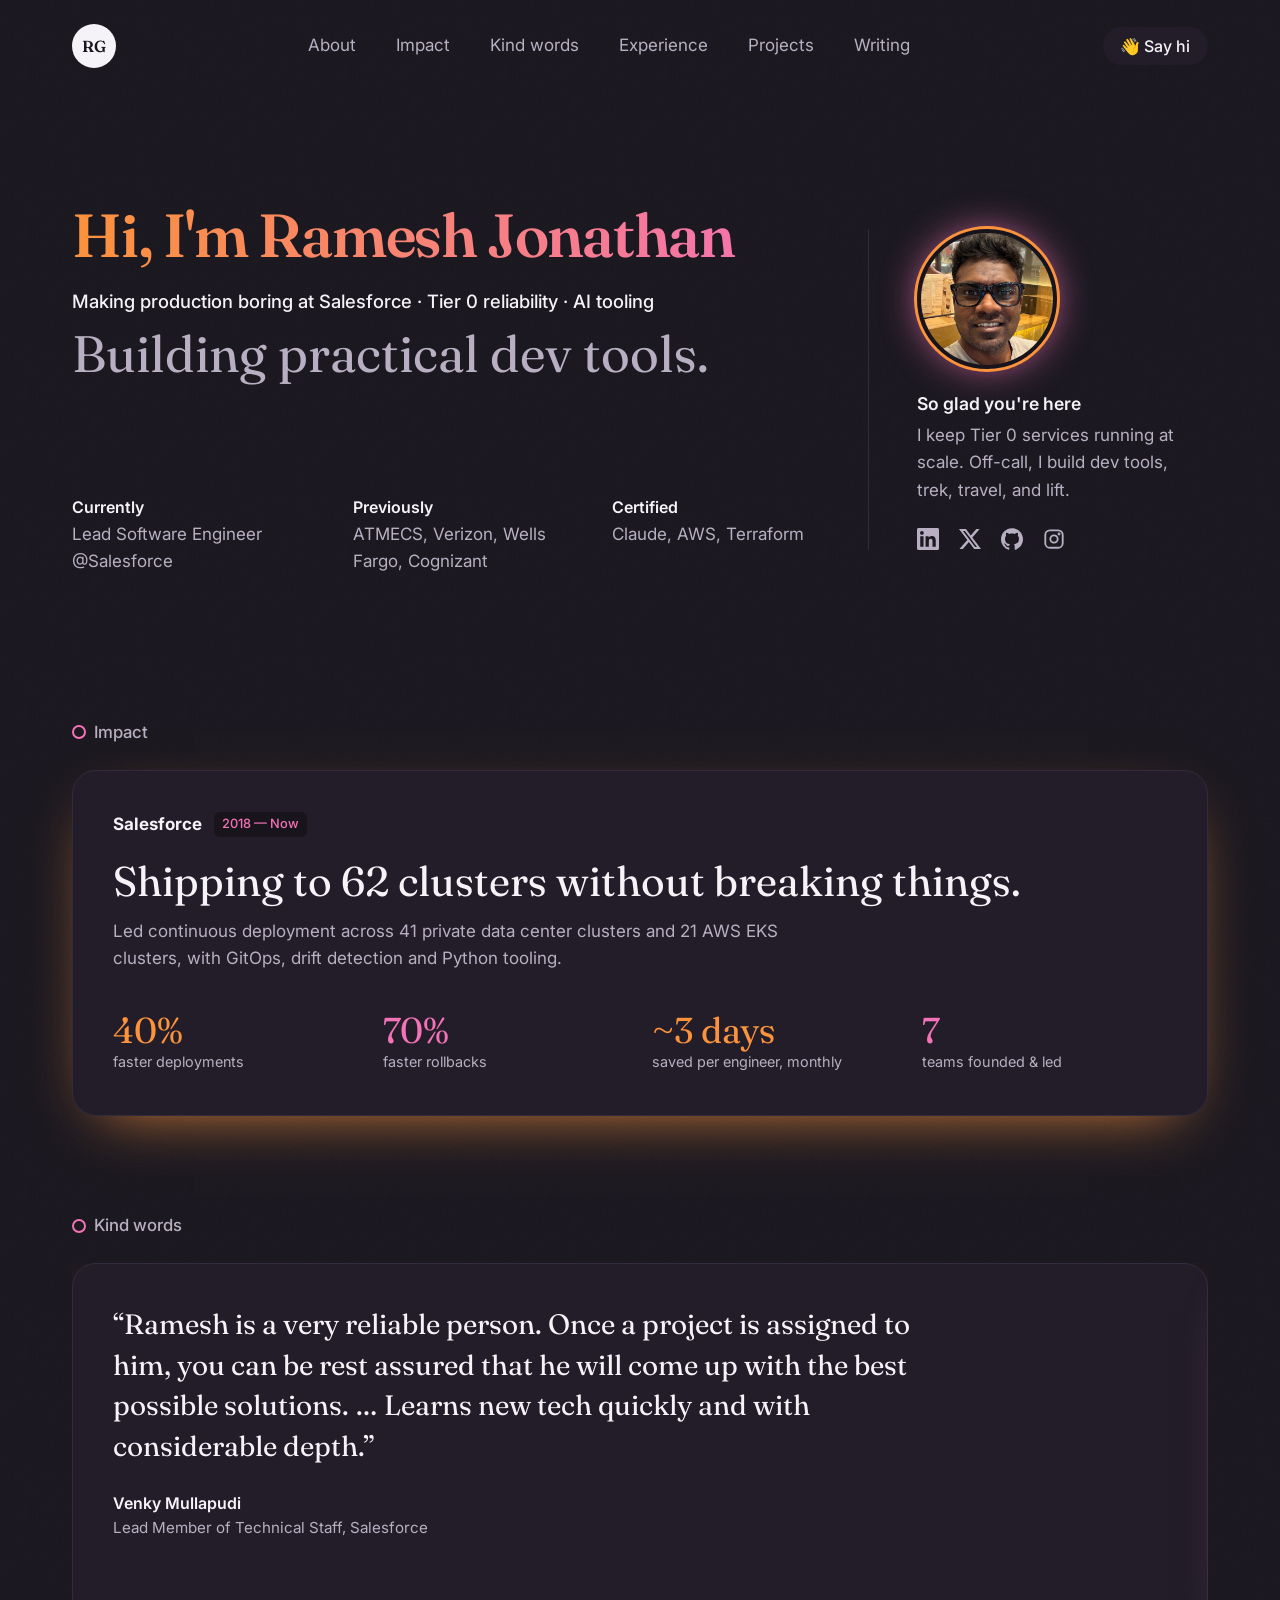
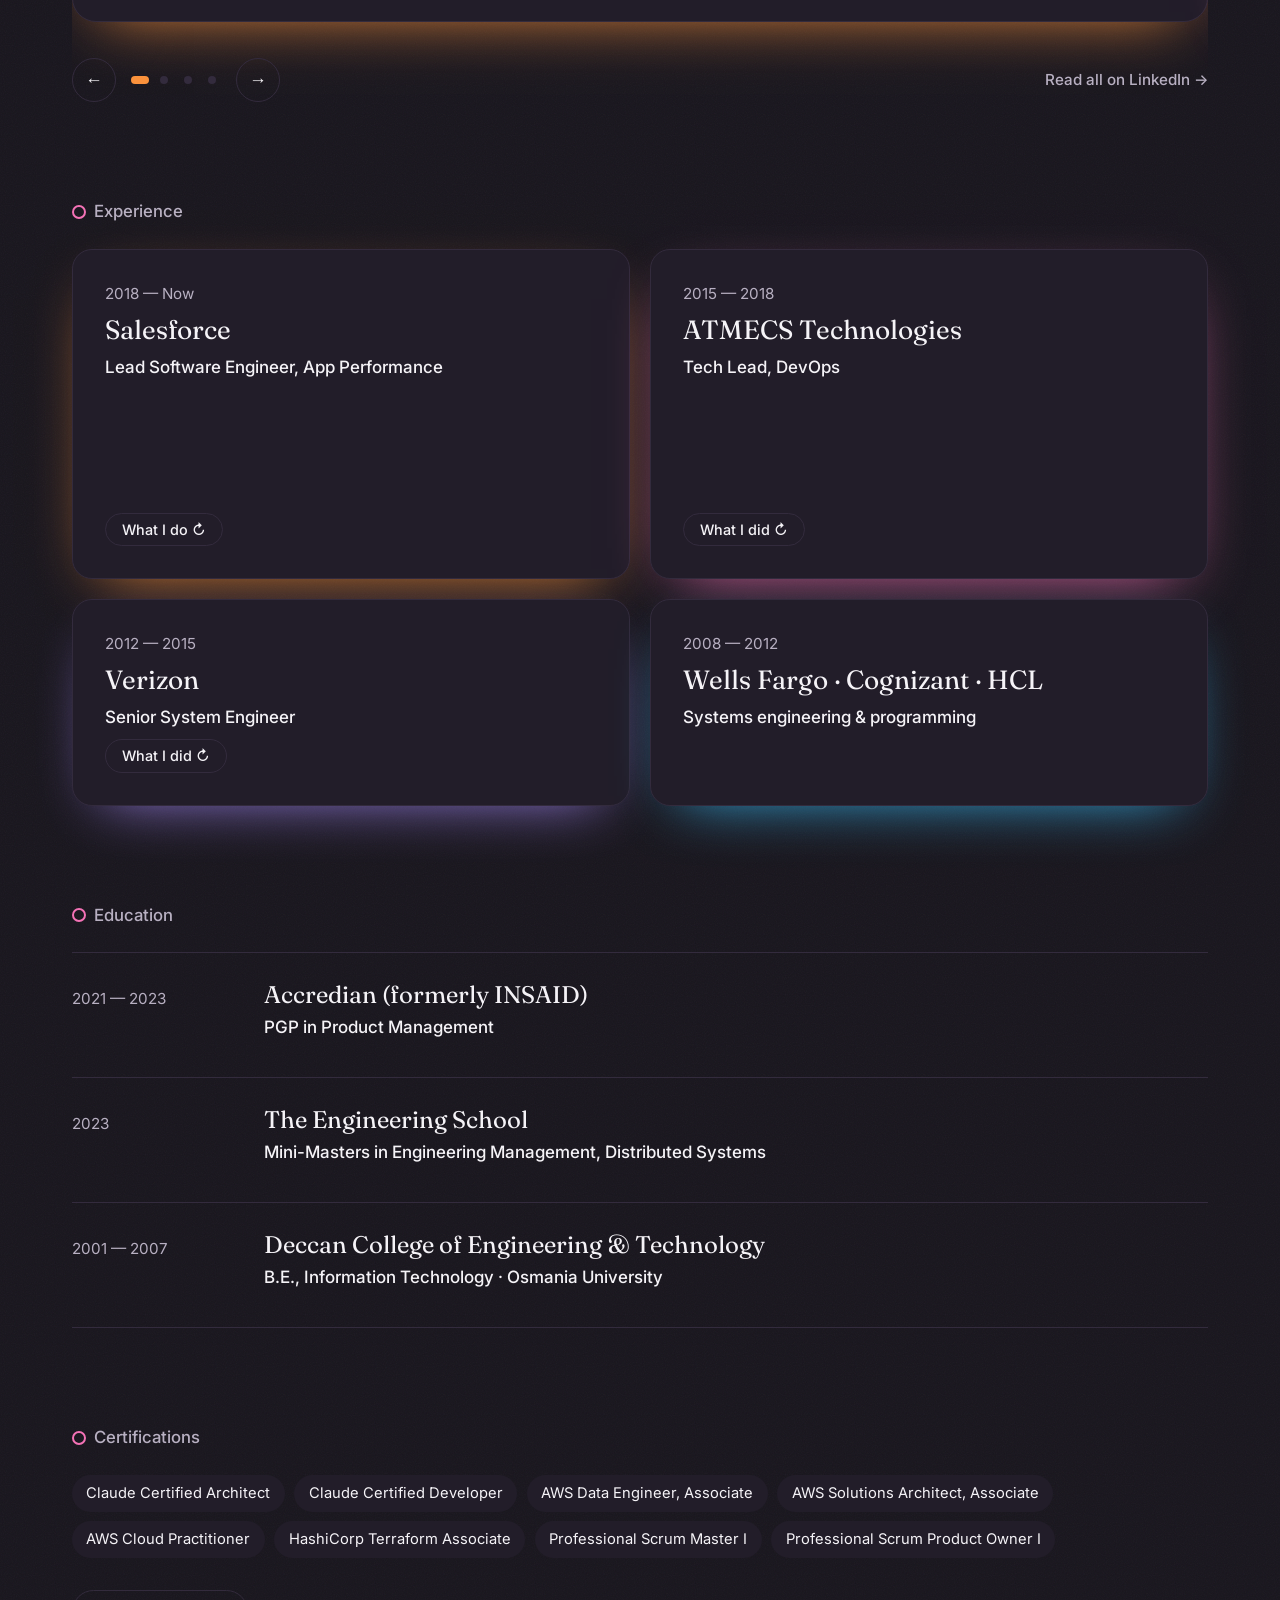
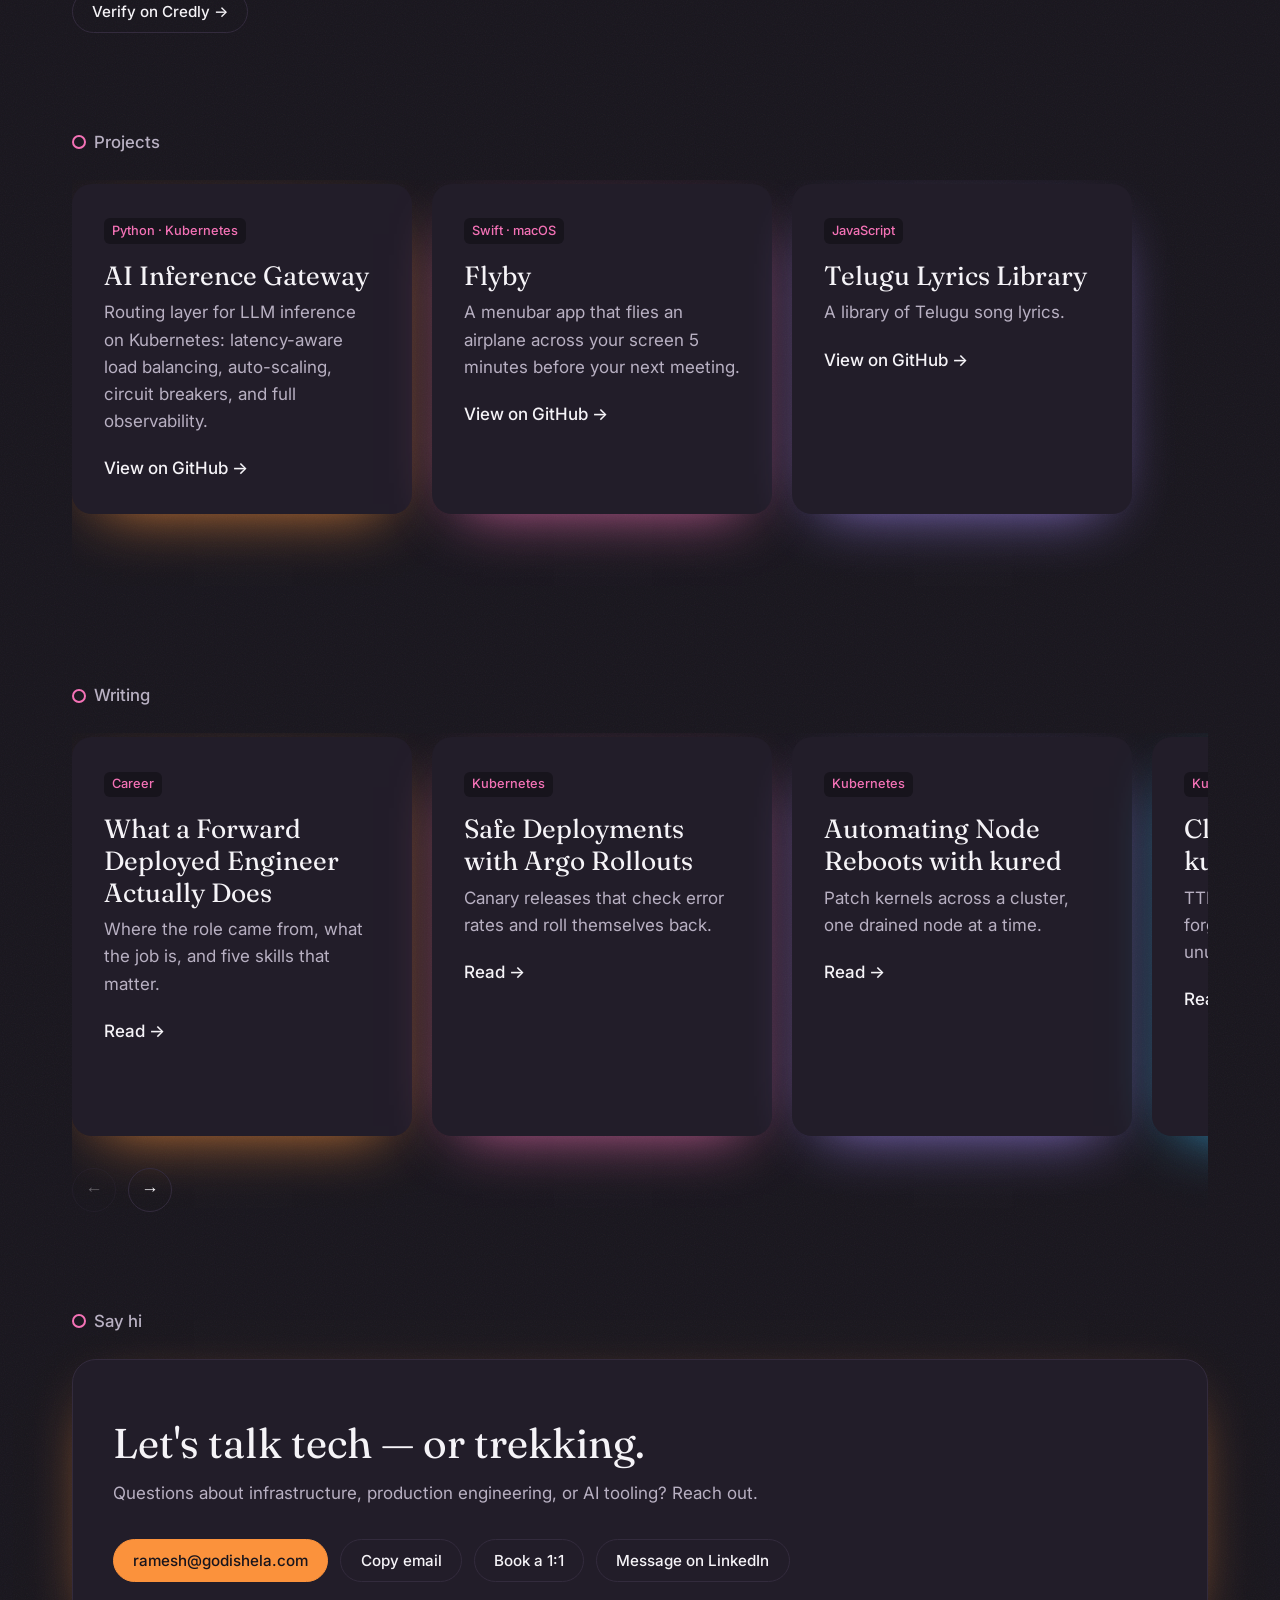
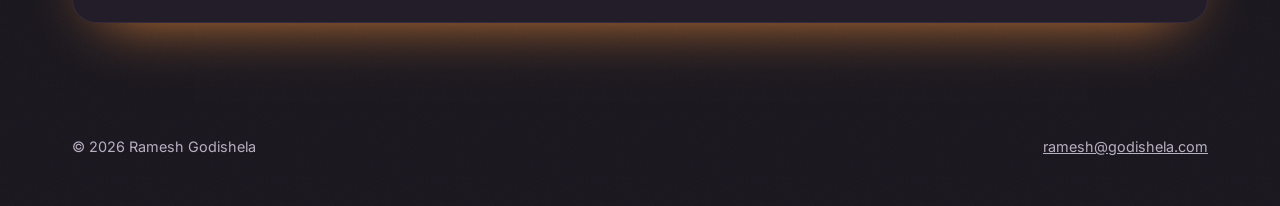
==== commit 25c6df4e: "Colored glow on all cards; Salesforce card says What I do" ====
--- a/index.html
+++ b/index.html
@@ -121,11 +121,11 @@
     .label::before { content: ""; width: 10px; height: 10px; border-radius: 50%; border: 2px solid var(--accent); }
 
     .projects {
-      display: flex; gap: 1.25rem; overflow-x: auto; padding: 4px 0 1rem;
+      display: flex; gap: 1.25rem; overflow-x: auto; padding: 4px 0 4.5rem;
       scroll-snap-type: x mandatory; scroll-behavior: smooth;
       scrollbar-width: thin; scrollbar-color: var(--line) transparent;
     }
-    .row-nav { display: flex; gap: 0.75rem; margin-top: 0.5rem; }
+    .row-nav { display: flex; gap: 0.75rem; margin-top: -2.5rem; }
     .row-nav[hidden] { display: none; }
     .project {
       display: block; flex: 0 0 min(340px, 85%); scroll-snap-align: start;
@@ -193,10 +193,15 @@
     .stats div:nth-child(even) b { color: var(--accent2); }
     .label::before { border-color: var(--accent2); }
     .feature { border: 1px solid var(--line); box-shadow: 0 20px 60px -30px var(--accent); }
+    .project, .face, .quote { box-shadow: 0 20px 60px -30px var(--glow, var(--accent)); }
+    :is(.project, .card, .quote):nth-child(5n+2) { --glow: var(--accent2); }
+    :is(.project, .card, .quote):nth-child(5n+3) { --glow: #a78bfa; }
+    :is(.project, .card, .quote):nth-child(5n+4) { --glow: #38bdf8; }
+    :is(.project, .card, .quote):nth-child(5n+5) { --glow: #34d399; }
     .avatar { box-shadow: 0 0 0 3px var(--accent), 0 0 40px -6px var(--accent2); }
     .tag { color: var(--accent2); }
 
-    .track { display: flex; gap: 1.25rem; overflow-x: auto; scroll-snap-type: x mandatory; scroll-behavior: smooth; scrollbar-width: none; }
+    .track { display: flex; gap: 1.25rem; overflow-x: auto; padding-bottom: 4.5rem; margin-bottom: -3.5rem; scroll-snap-type: x mandatory; scroll-behavior: smooth; scrollbar-width: none; }
     .track::-webkit-scrollbar { display: none; }
     .quote { flex: 0 0 100%; scroll-snap-align: start; margin: 0; padding: 2.5rem; border-radius: 24px; background: var(--card); border: 1px solid var(--line); }
     .quote blockquote { margin: 0; font: 400 clamp(1.25rem, 2.4vw, 1.75rem)/1.45 var(--serif); max-width: 52rem; }
@@ -359,7 +364,7 @@
                 <span class="when">2018 — Now</span>
                 <h3>Salesforce</h3>
                 <p class="role">Lead Software Engineer, App Performance</p>
-                <button class="flip" type="button" aria-label="What I did at Salesforce">What I did ↻</button>
+                <button class="flip" type="button" aria-label="What I do at Salesforce">What I do ↻</button>
               </div>
               <div class="face back" inert>
                 <span class="when">Salesforce</span>
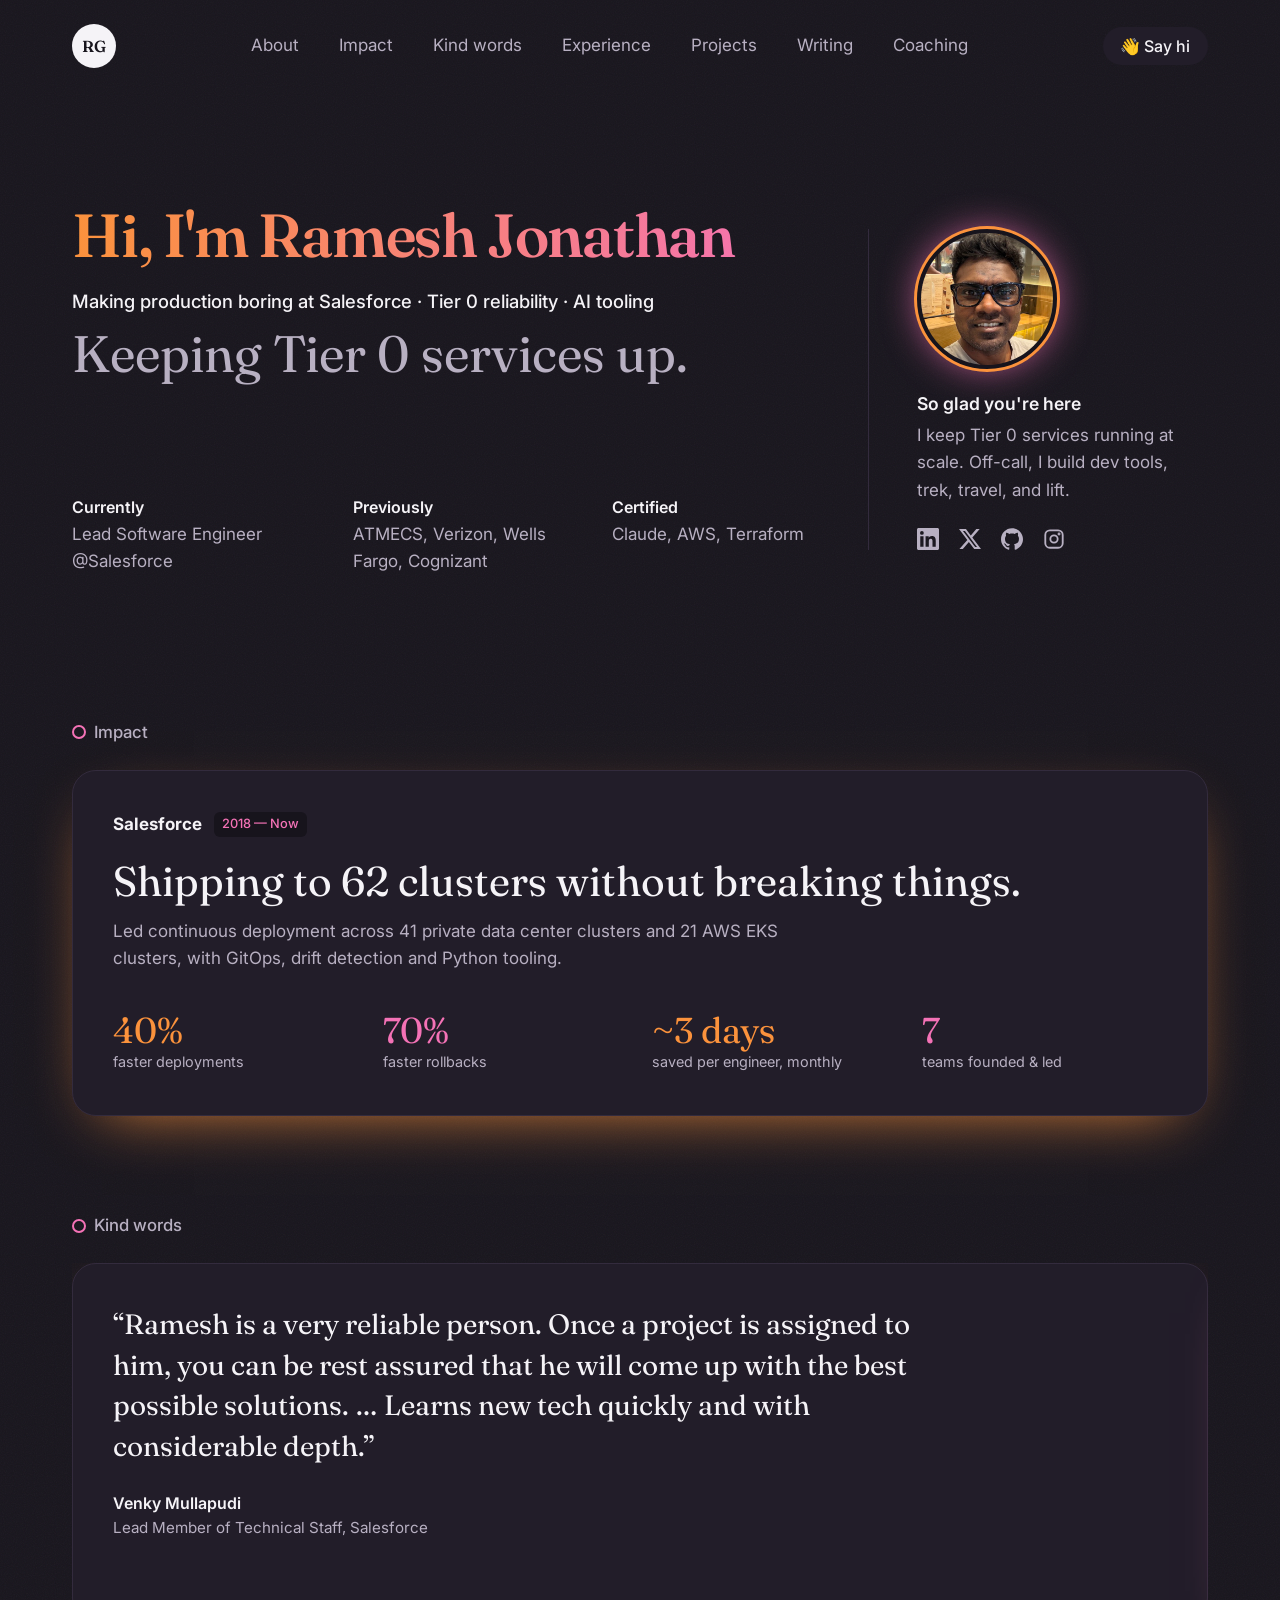
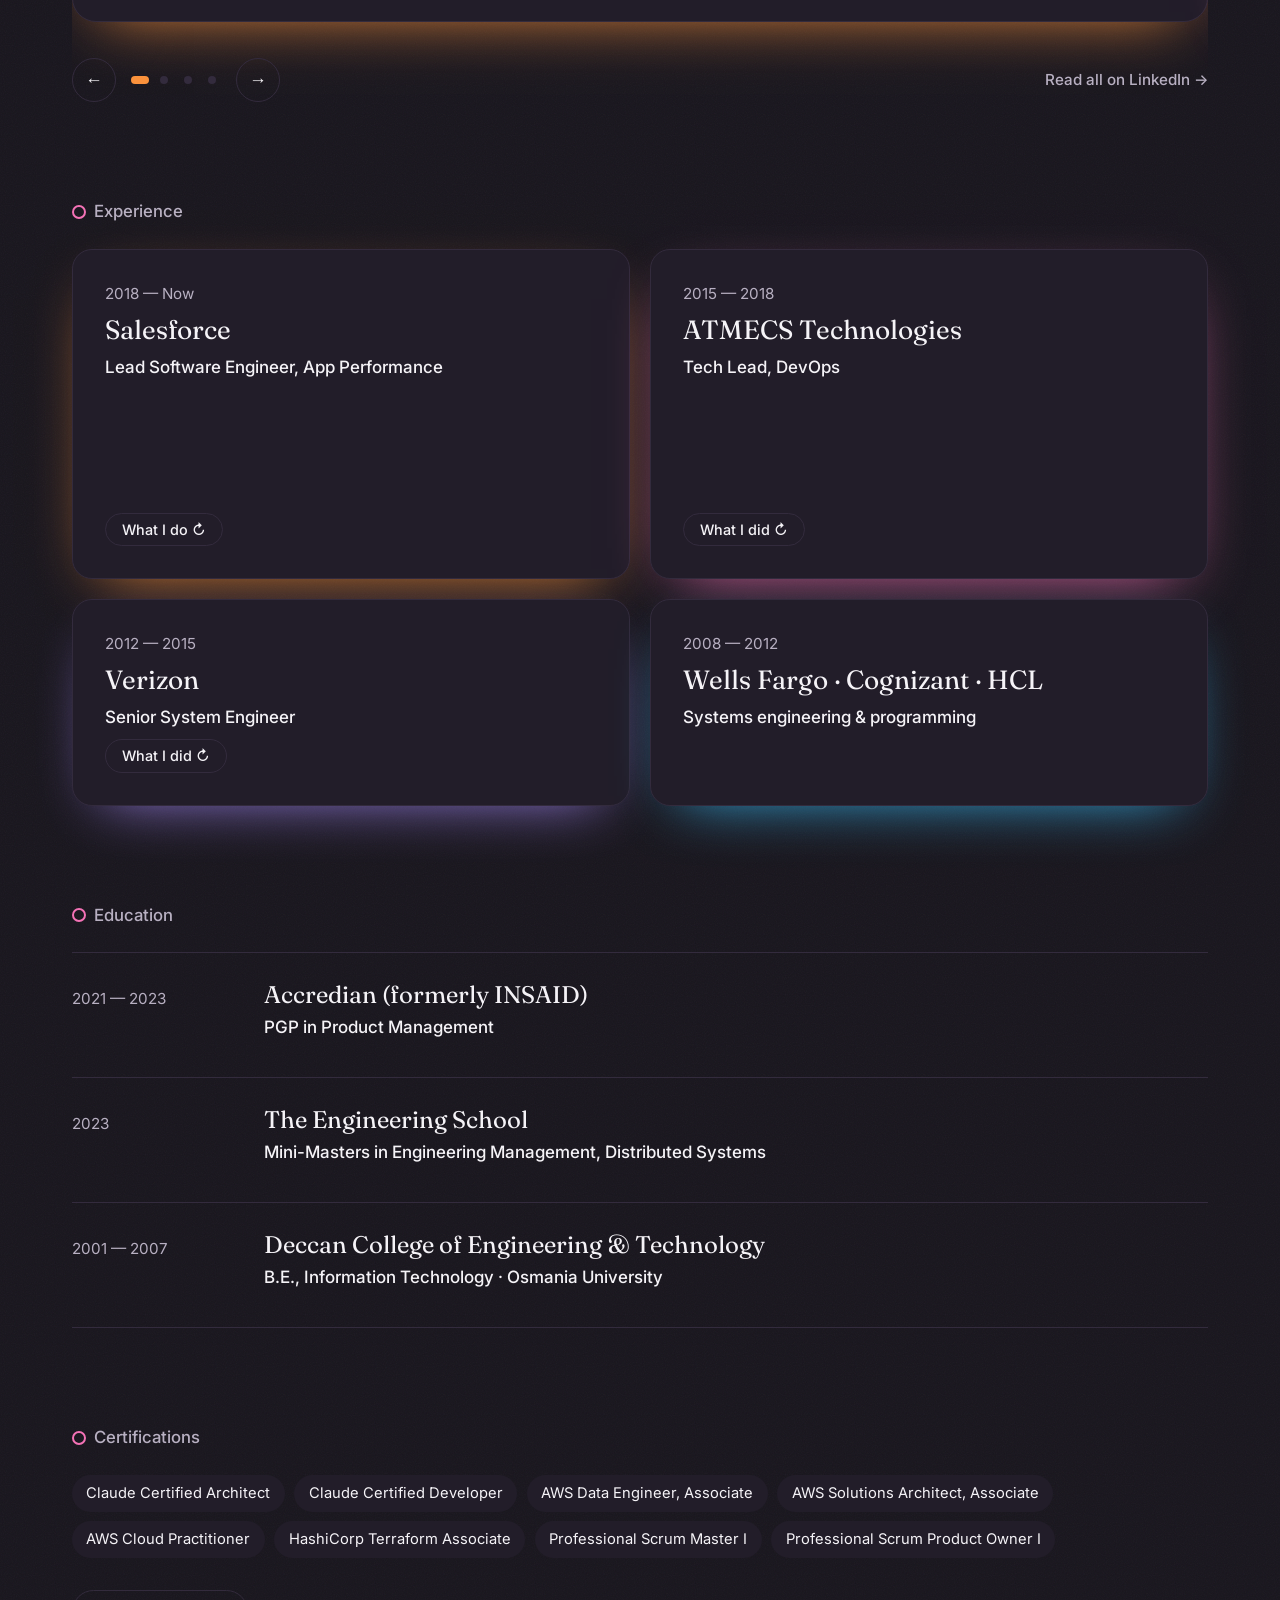
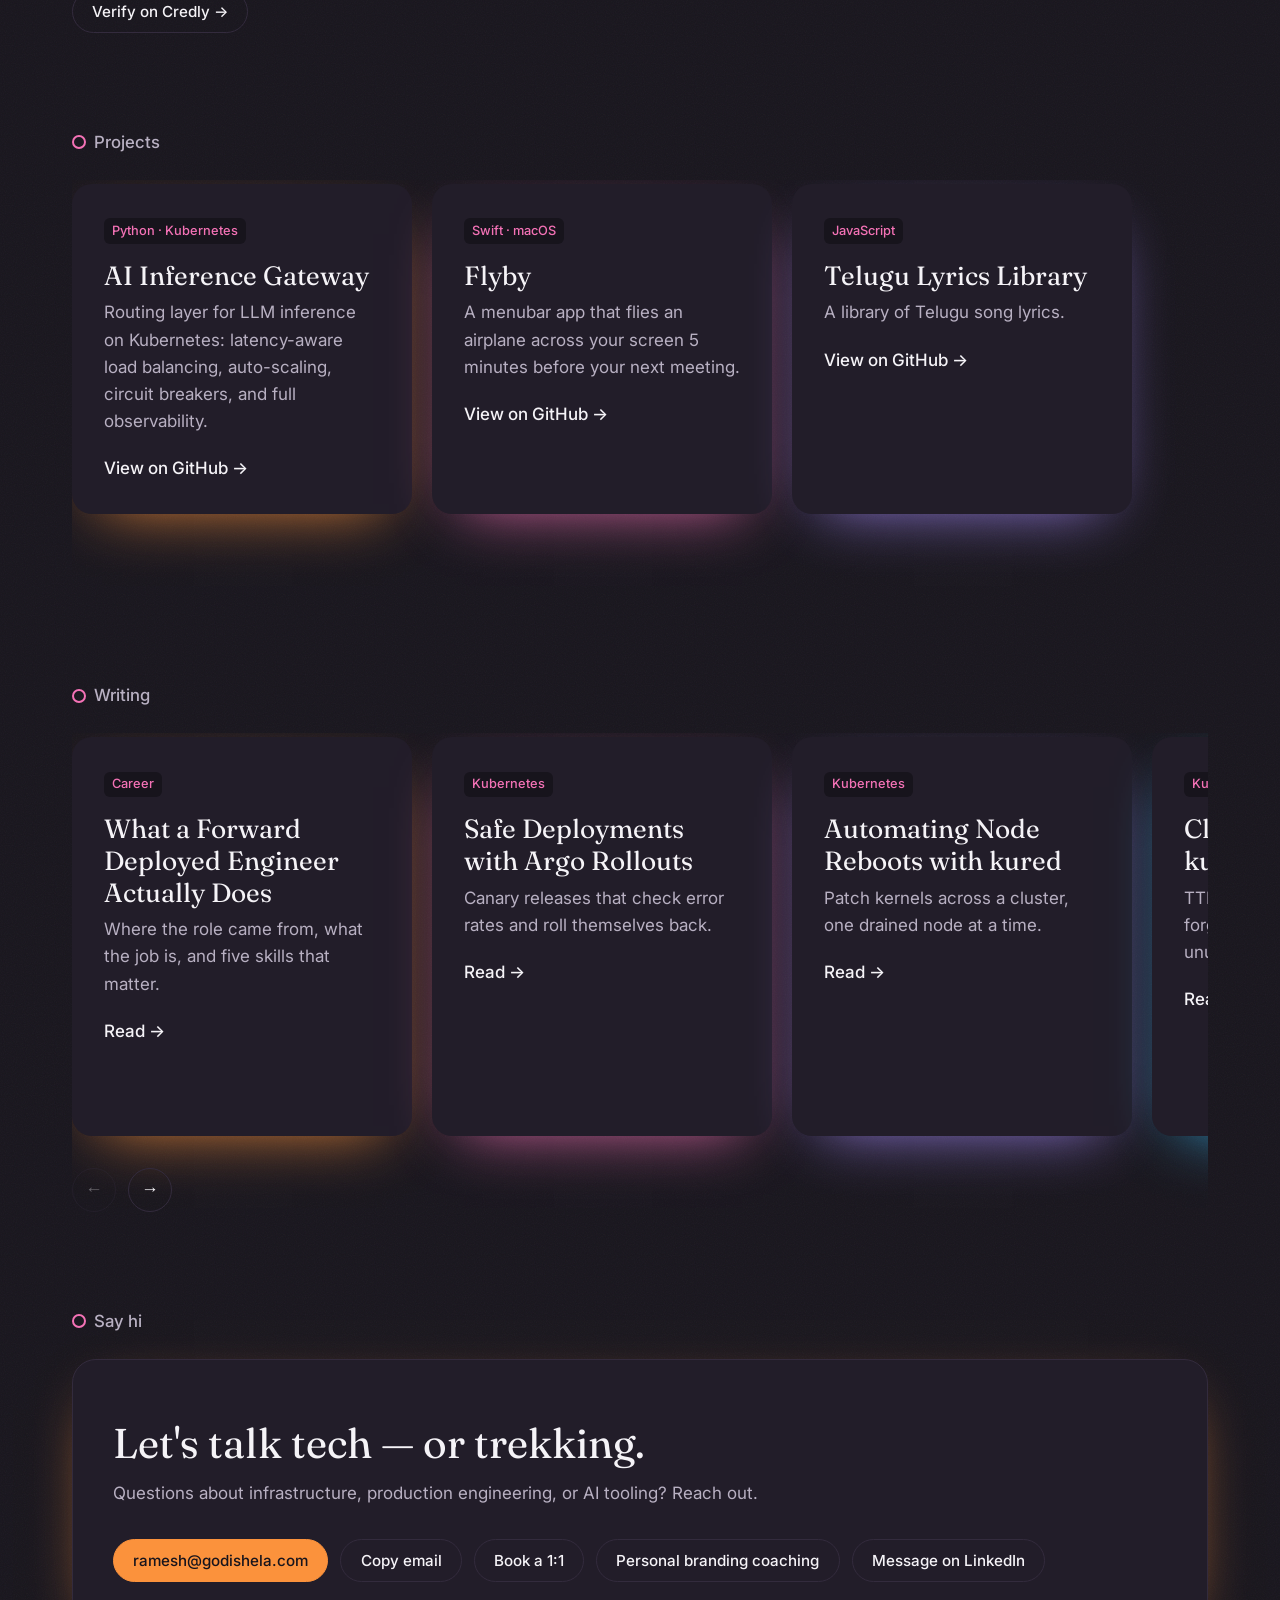
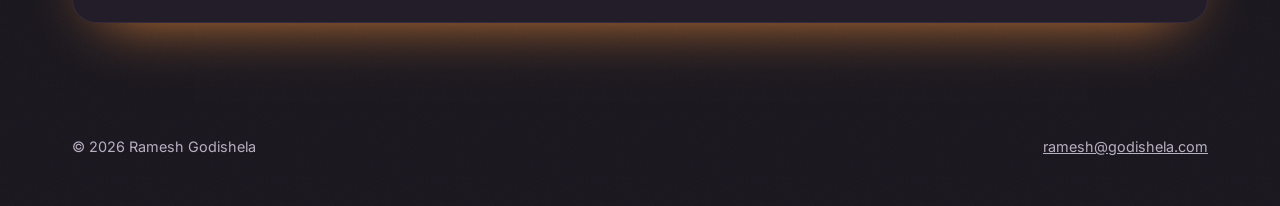
==== commit 1f8b524a: "Add personal branding coaching page and links New /coaching.html for engineer/SRE coaching, linked f" ====
--- a/index.html
+++ b/index.html
@@ -243,6 +243,8 @@
       html { scroll-behavior: auto; }
     }
   </style>
+  <script>window.va = window.va || function () { (window.vaq = window.vaq || []).push(arguments); };</script>
+  <script defer src="/_vercel/insights/script.js"></script>
 </head>
 <body>
   <div class="wrap">
@@ -255,6 +257,7 @@
         <a href="#experience">Experience</a>
         <a href="#projects">Projects</a>
         <a href="#writing">Writing</a>
+        <a href="/coaching.html">Coaching</a>
       </nav>
       <div class="hi">
         <button class="say-hi" id="hi-btn" type="button" aria-expanded="false" aria-controls="hi-menu">👋 Say hi</button>
@@ -564,6 +567,7 @@
             <a class="btn" href="mailto:ramesh@godishela.com">ramesh@godishela.com</a>
             <button class="btn ghost" id="copy" type="button">Copy email</button>
             <a class="btn ghost" href="https://topmate.io/ramesh_godishela" target="_blank" rel="noopener">Book a 1:1</a>
+            <a class="btn ghost" href="/coaching.html">Personal branding coaching</a>
             <a class="btn ghost" href="https://www.linkedin.com/in/rago-actions/" target="_blank" rel="noopener">Message on LinkedIn</a>
           </div>
         </div>
@@ -572,12 +576,19 @@
 
     <footer>
       <span>&copy; <span id="y">2026</span> Ramesh Godishela</span>
+      <span id="visits" hidden></span>
       <a href="mailto:ramesh@godishela.com">ramesh@godishela.com</a>
     </footer>
   </div>
 
   <script>
     document.getElementById("y").textContent = new Date().getFullYear();
+    fetch("/api/visitors").then(r => r.ok ? r.json() : Promise.reject()).then(d => {
+      if (!d.visitors) return;
+      const v = document.getElementById("visits");
+      v.textContent = d.visitors.toLocaleString() + " visitors so far";
+      v.hidden = false;
+    }).catch(() => {});
 
     async function copyEmail(el, msg) {
       if (el.dataset.busy) return;
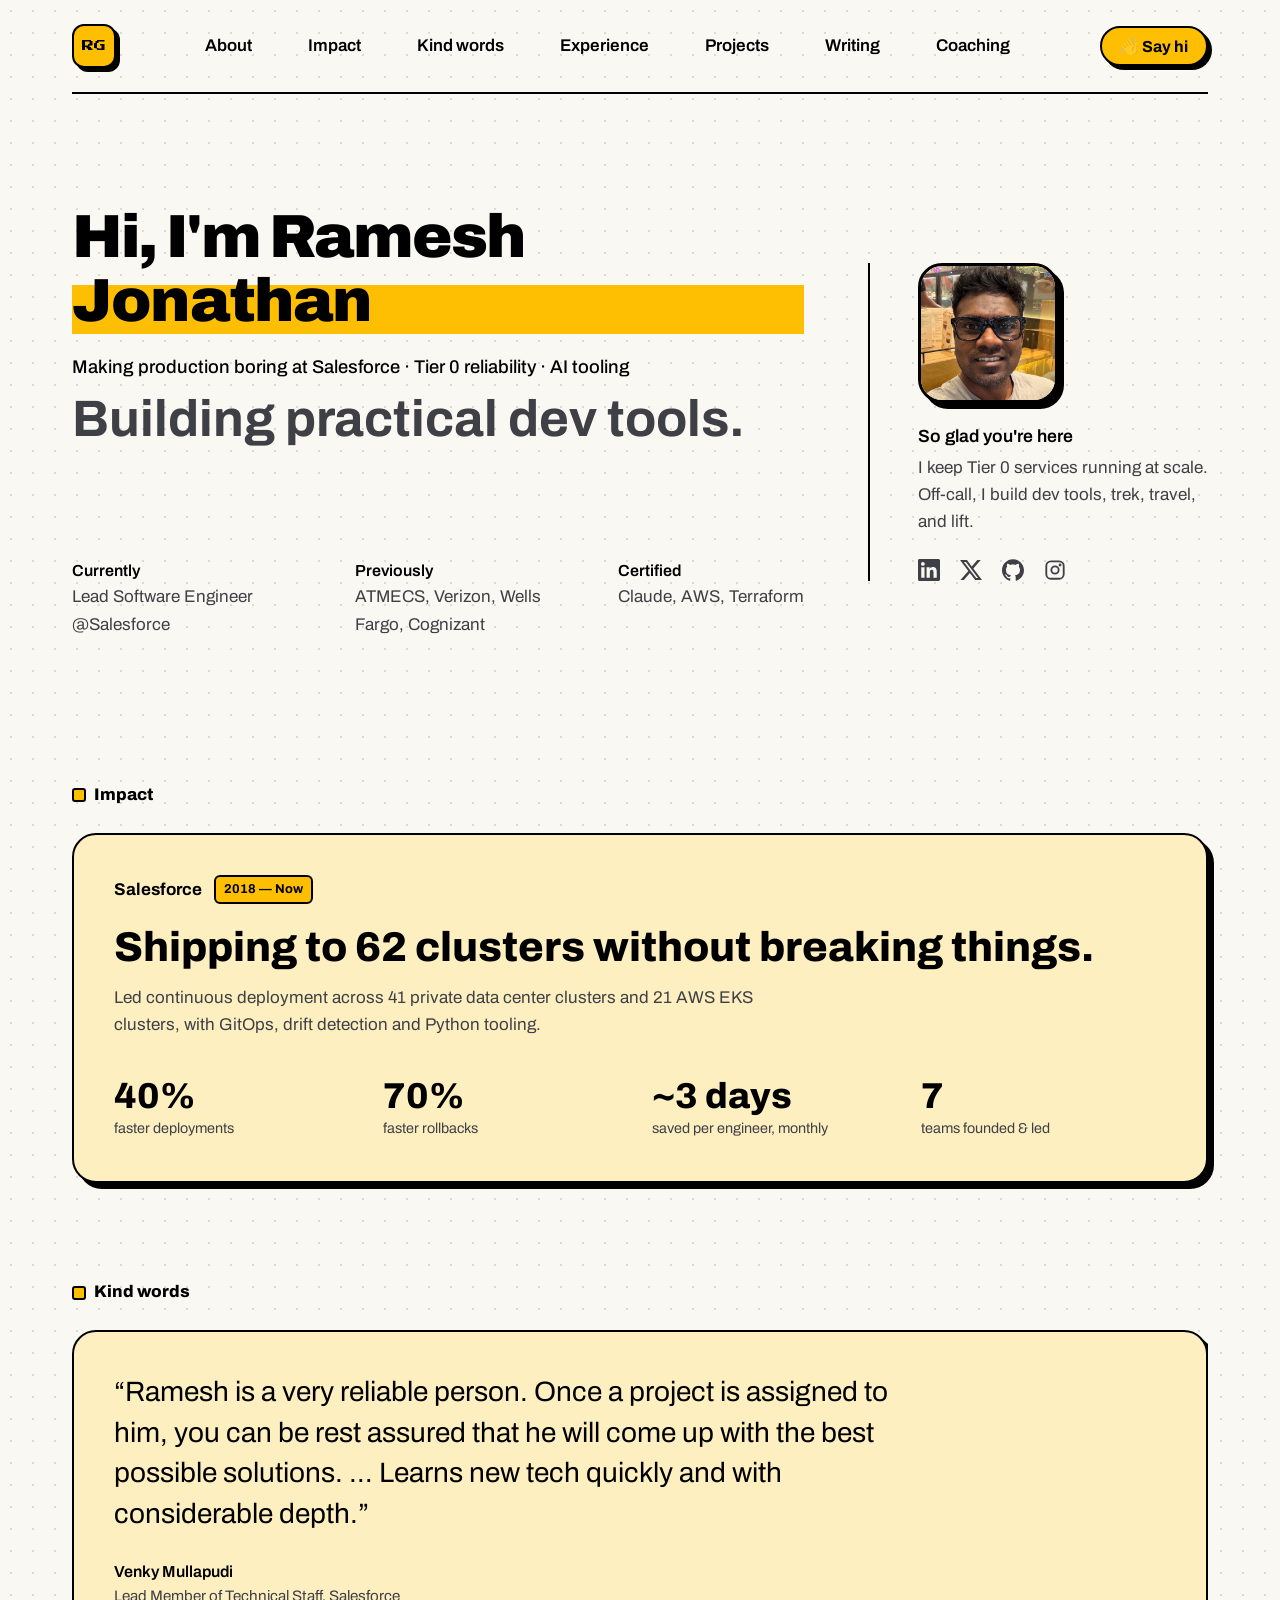
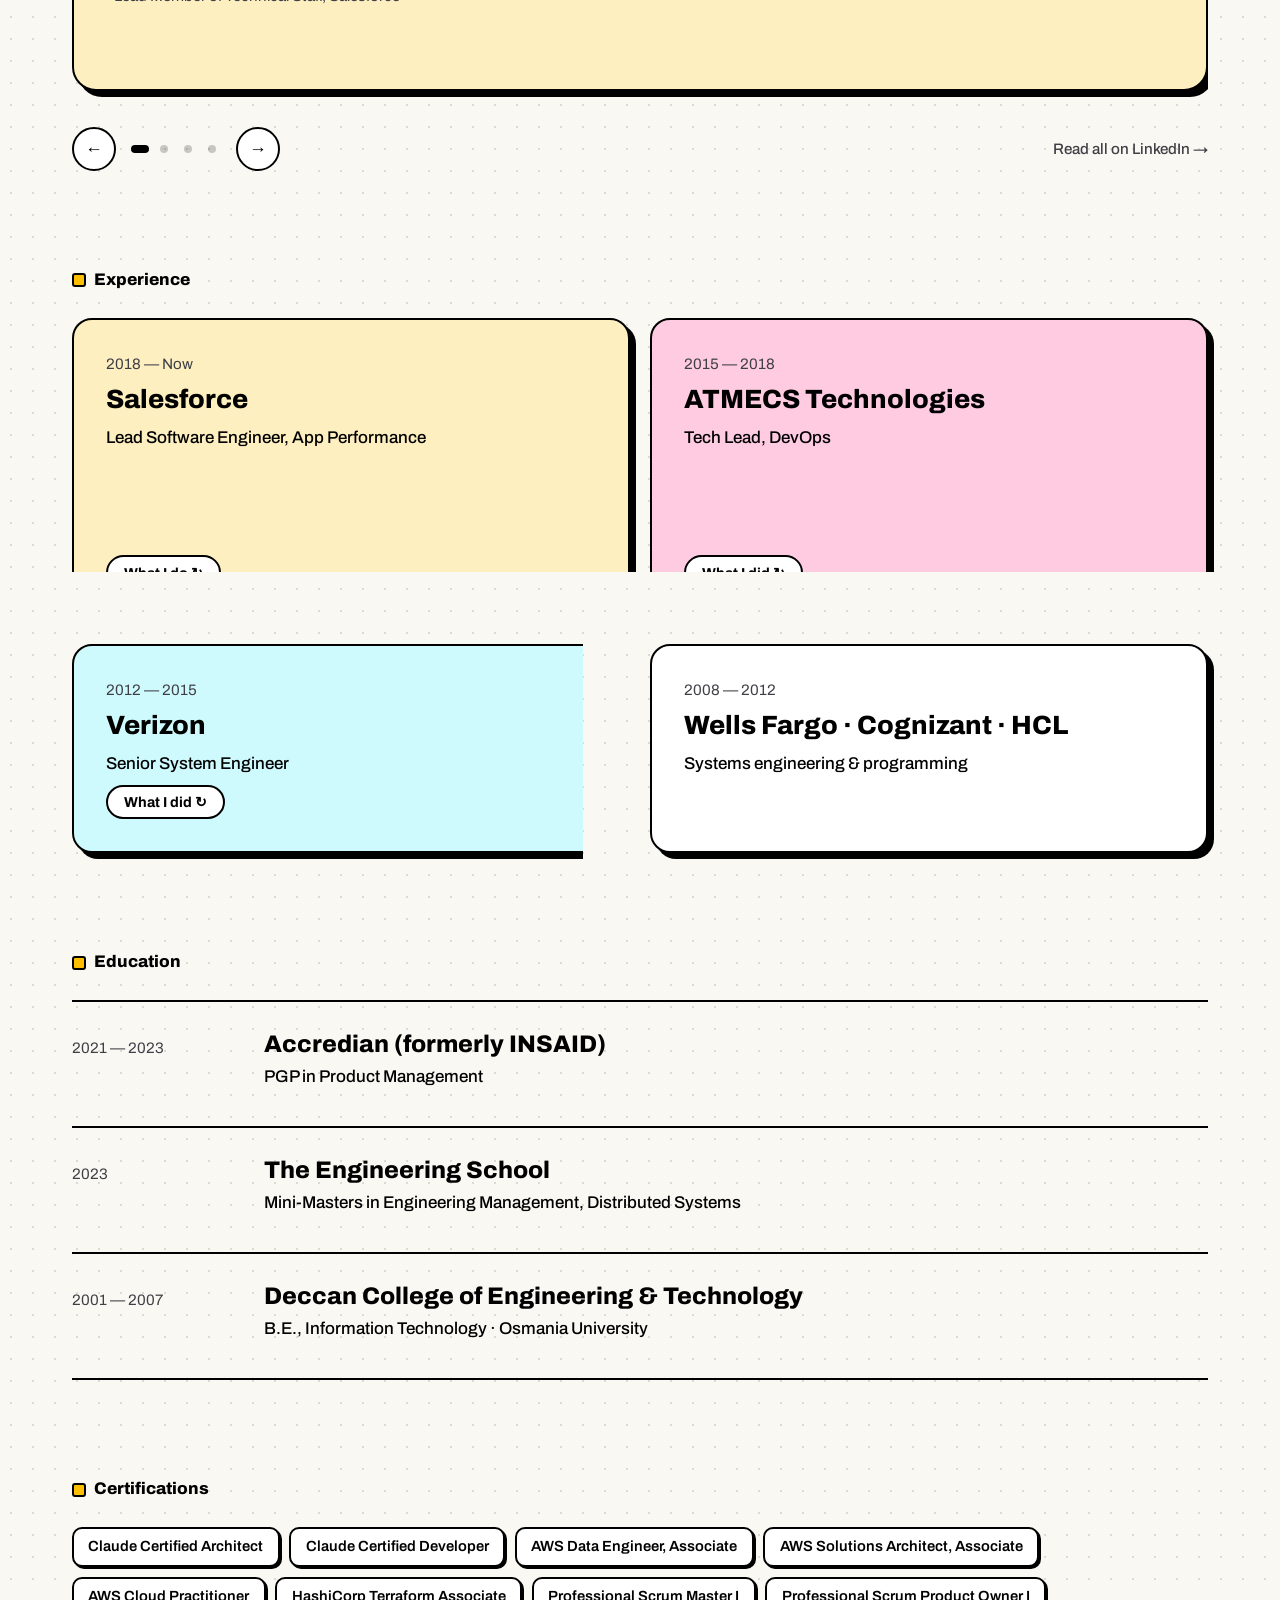
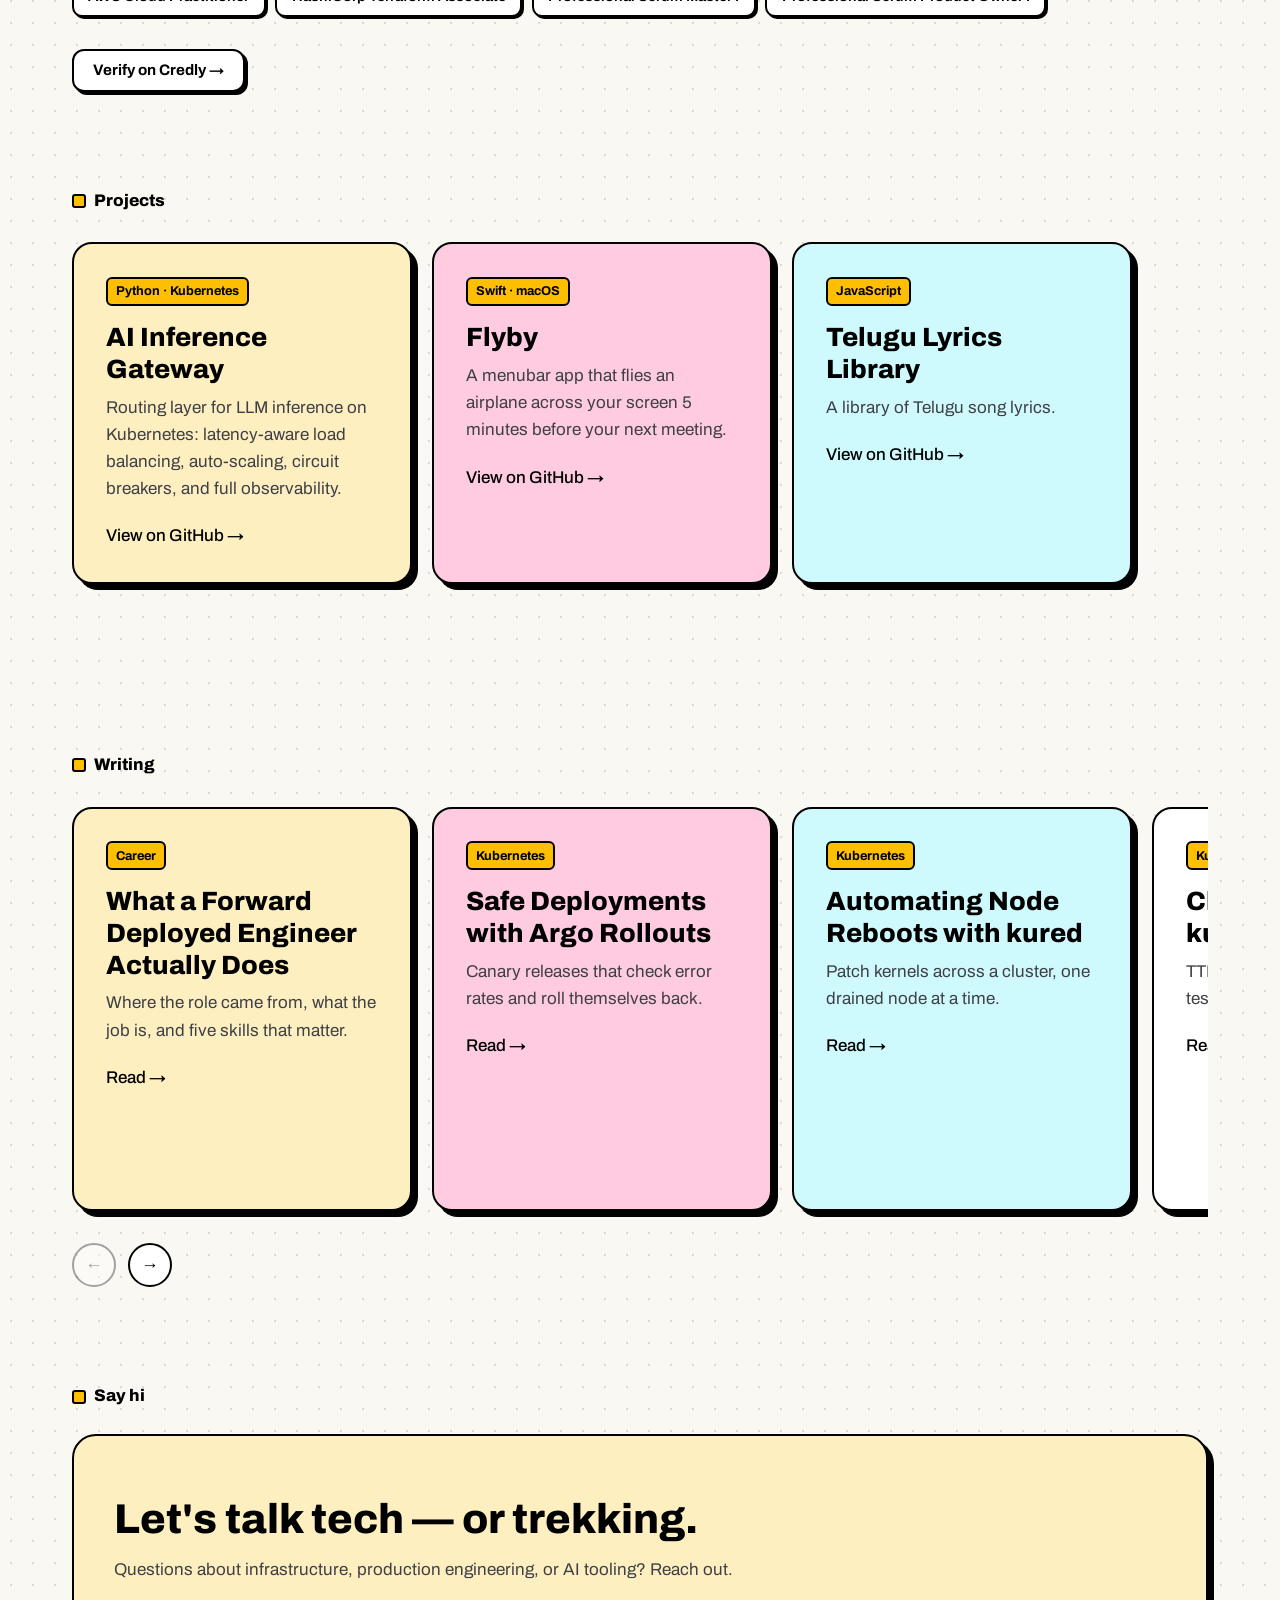
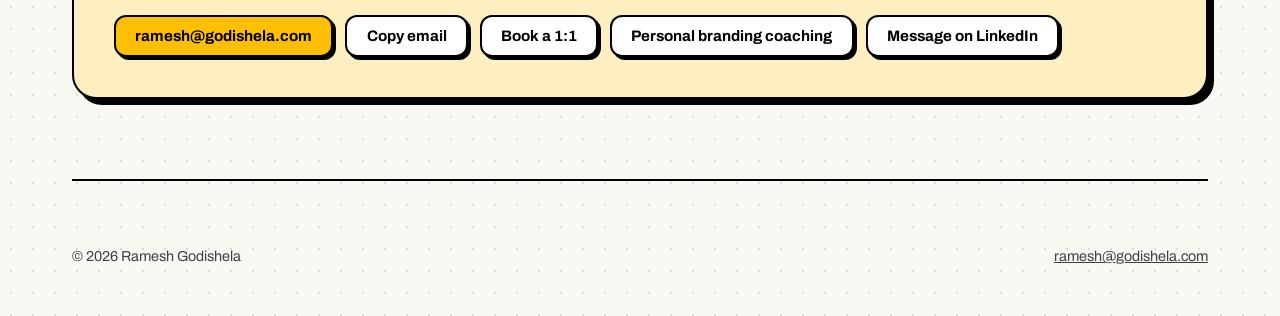
==== commit d221128a: "Retheme site in bored.com neo-brutalist style" ====
--- a/index.html
+++ b/index.html
@@ -14,29 +14,35 @@
   <meta property="og:image:height" content="630">
   <meta property="og:image:alt" content="Ramesh Godishela, Lead Software Engineer, App Performance at Salesforce">
   <meta name="twitter:card" content="summary_large_image">
-  <link rel="icon" href="data:image/svg+xml,<svg xmlns='http://www.w3.org/2000/svg' viewBox='0 0 100 100'><rect width='100' height='100' rx='50' fill='%23fb923c'/><text x='50' y='66' font-size='48' text-anchor='middle' fill='%23111214' font-family='Georgia,serif'>RG</text></svg>">
+  <link rel="icon" href="data:image/svg+xml,<svg xmlns='http://www.w3.org/2000/svg' viewBox='0 0 100 100'><rect width='100' height='100' rx='50' fill='%23febf03' stroke='%23000' stroke-width='6'/><text x='50' y='66' font-size='48' text-anchor='middle' fill='%23000' font-family='Georgia,serif'>RG</text></svg>">
   <link rel="preconnect" href="https://fonts.googleapis.com">
   <link rel="preconnect" href="https://fonts.gstatic.com" crossorigin>
-  <link href="https://fonts.googleapis.com/css2?family=Fraunces:opsz,wght@9..144,400;9..144,600&family=Inter:wght@400;500;600&display=swap" rel="stylesheet">
+  <link href="https://fonts.googleapis.com/css2?family=Archivo:wght@400;500;600;700;800;900&family=Press+Start+2P&display=swap" rel="stylesheet">
   <style>
     :root {
-      color-scheme: dark;
-      --bg: #17141c;
-      --card: #221d29;
-      --fg: #f5f3f7;
-      --muted: #b8b0c2;
-      --line: #332b3d;
-      --accent: #fb923c;
-      --accent2: #f472b6;
-      --serif: "Fraunces", Georgia, serif;
-      --sans: "Inter", -apple-system, BlinkMacSystemFont, "Segoe UI", sans-serif;
+      color-scheme: light;
+      --bg: #faf8f2;
+      --card: #fff;
+      --fg: #000;
+      --muted: #3f3f46;
+      --line: #000;
+      --accent: #fe308a;
+      --accent2: #febf03;
+      --sun: #febf03;
+      --sun-pale: #feefc0;
+      --berry-pale: #fecbe1;
+      --serif: "Archivo", -apple-system, BlinkMacSystemFont, "Segoe UI", sans-serif;
+      --sans: "Archivo", -apple-system, BlinkMacSystemFont, "Segoe UI", sans-serif;
+      --arcade: "Press Start 2P", monospace;
+      --hard: 4px 4px 0 #000;
     }
     * { box-sizing: border-box; }
     html { scroll-behavior: smooth; }
     body {
       margin: 0;
       background: var(--bg);
-      background-image: url("data:image/svg+xml,<svg xmlns='http://www.w3.org/2000/svg' width='160' height='160'><filter id='n'><feTurbulence type='fractalNoise' baseFrequency='.9' numOctaves='2' stitchTiles='stitch'/></filter><rect width='100%' height='100%' filter='url(%23n)' opacity='.05'/></svg>");
+      background-image: radial-gradient(#0000001f 1px, transparent 1.5px);
+      background-size: 22px 22px;
       color: var(--fg);
       font: 17px/1.6 var(--sans);
       -webkit-font-smoothing: antialiased;
@@ -242,6 +248,56 @@
       .dots button::before { transition: none; }
       html { scroll-behavior: auto; }
     }
+
+    /* Bored.com-style theme: paper, 2px black borders, hard offset shadows, sun yellow + berry pink */
+    ::selection { background: var(--sun); color: #000; }
+    :focus-visible { outline: 3px solid var(--accent); outline-offset: 2px; }
+    header { border-bottom: 2px solid #000; }
+    .logo { background: var(--sun); color: #000; border: 2px solid #000; border-radius: 12px; box-shadow: var(--hard); font: 400 0.75rem var(--arcade); }
+    nav a { color: #000; font-weight: 600; padding: 0.2rem 0.5rem; border-radius: 8px; }
+    nav a:hover, nav a:focus-visible { background: var(--sun); color: #000; }
+    .say-hi { background: var(--sun); color: #000; border: 2px solid #000; box-shadow: var(--hard); font-weight: 700; }
+    .say-hi:hover, .say-hi[aria-expanded="true"] { background: var(--accent); }
+    .hi-menu { border: 2px solid #000; border-radius: 16px; box-shadow: 6px 6px 0 #000; }
+    .tiles a, .tiles button { border: 2px solid #000; color: #000; }
+    .tiles a:hover, .tiles a:focus-visible, .tiles button:hover, .tiles button:focus-visible { background: var(--sun); color: #000; }
+    .menu-links { border-top: 2px solid #000; }
+    .menu-links a:hover, .menu-links a:focus-visible { background: var(--sun-pale); color: #000; }
+
+    h1 { background: linear-gradient(transparent 62%, var(--sun) 62%); -webkit-background-clip: border-box; background-clip: border-box; color: #000; font-weight: 900; letter-spacing: -0.03em; }
+    .rotator { font-weight: 700; }
+    .intro { border-left: 2px solid #000; }
+    .avatar { border: 3px solid #000; border-radius: 24px; box-shadow: 6px 6px 0 #000; }
+    .label { color: #000; font-weight: 800; }
+    .label::before { border: 2px solid #000; border-radius: 3px; background: var(--sun); }
+    .tag { background: var(--sun); color: #000; border: 2px solid #000; font-weight: 700; }
+
+    :is(.project, .card, .quote):nth-child(5n+1) { --tint: var(--sun-pale); }
+    :is(.project, .card, .quote):nth-child(5n+2) { --tint: var(--berry-pale); }
+    :is(.project, .card, .quote):nth-child(5n+3) { --tint: #cefafe; }
+    :is(.project, .card, .quote):nth-child(5n+4) { --tint: #fff; }
+    :is(.project, .card, .quote):nth-child(5n+5) { --tint: #fef5e6; }
+    .project, .face, .quote, .feature { background: var(--tint, #fff); border: 2px solid #000; box-shadow: 6px 6px 0 #000; }
+    .feature { --tint: var(--sun-pale); }
+    .project:hover, .project:focus-visible { background: var(--tint, #fff); transform: translate(-2px, -2px); box-shadow: 8px 8px 0 #000; }
+    .project h3, .feature h3, .face h3, .timeline h3, .stats b { font-weight: 800; }
+    .stats b { color: #000; }
+    .stats div:nth-child(even) b { color: #000; }
+    .timeline li { border-top-width: 2px; }
+    .timeline li:last-child { border-bottom-width: 2px; }
+    .chips li { border: 2px solid #000; border-radius: 10px; box-shadow: 2px 2px 0 #000; font-weight: 600; }
+
+    .btn { background: var(--sun); color: #000; border: 2px solid #000; box-shadow: 3px 3px 0 #000; font-weight: 700; border-radius: 12px; }
+    .btn:hover, .btn:focus-visible { filter: none; transform: translate(-1px, -1px); box-shadow: 4px 4px 0 #000; }
+    .btn.ghost { background: #fff; color: #000; border-color: #000; }
+    .btn.ghost:hover, .btn.ghost:focus-visible { background: var(--berry-pale); color: #000; border-color: #000; }
+    .flip, .arrow { background: #fff; color: #000; border: 2px solid #000; font-weight: 700; }
+    .flip:hover, .flip:focus-visible, .arrow:hover, .arrow:focus-visible { background: var(--sun); color: #000; border-color: #000; }
+    .arrow:disabled { background: #fff; color: #000; border-color: #000; }
+    .dots button::before { background: #00000033; }
+    .dots button[aria-current="true"]::before { background: #000; }
+    .socials a:hover, .socials a:focus-visible, .quote-nav .more:hover, .quote-nav .more:focus-visible { color: #000; text-decoration: underline 3px var(--accent); }
+    footer { border-top: 2px solid #000; margin-top: 2rem; }
   </style>
   <script>window.va = window.va || function () { (window.vaq = window.vaq || []).push(arguments); };</script>
   <script defer src="/_vercel/insights/script.js"></script>
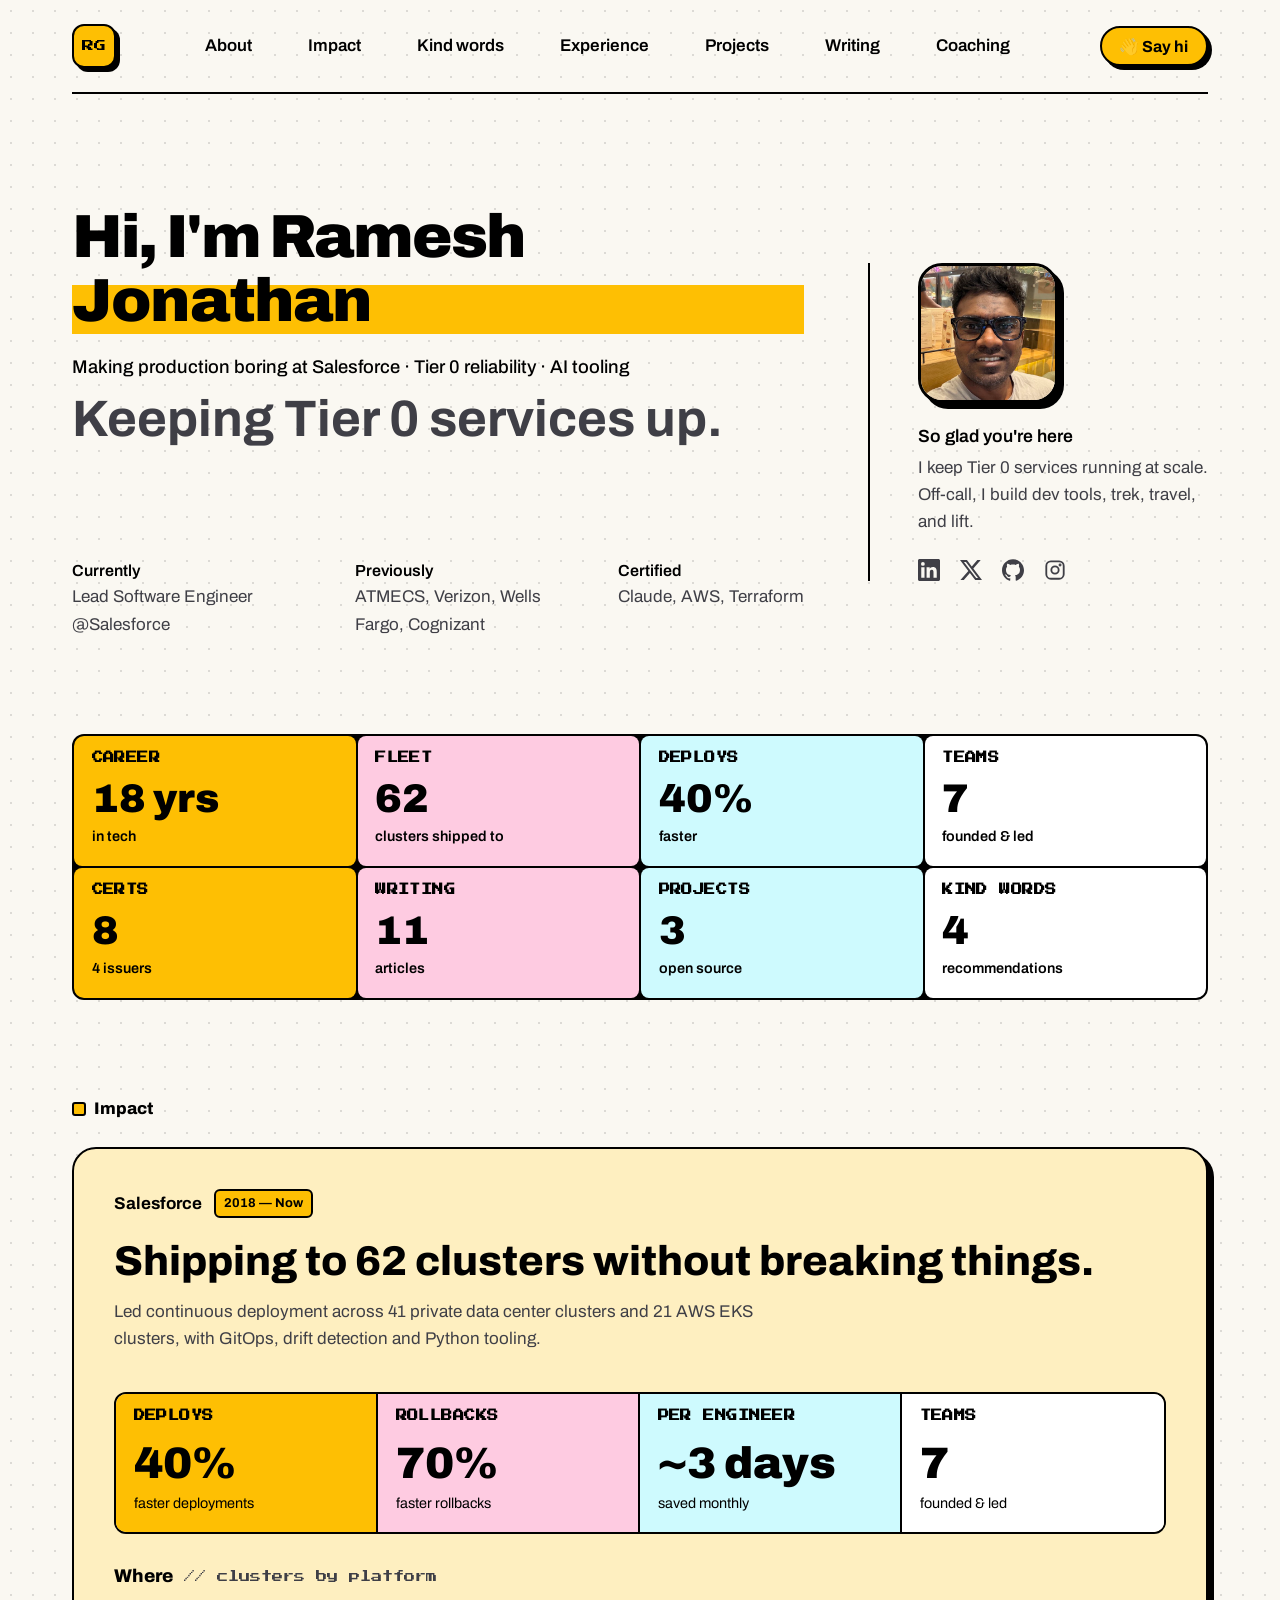
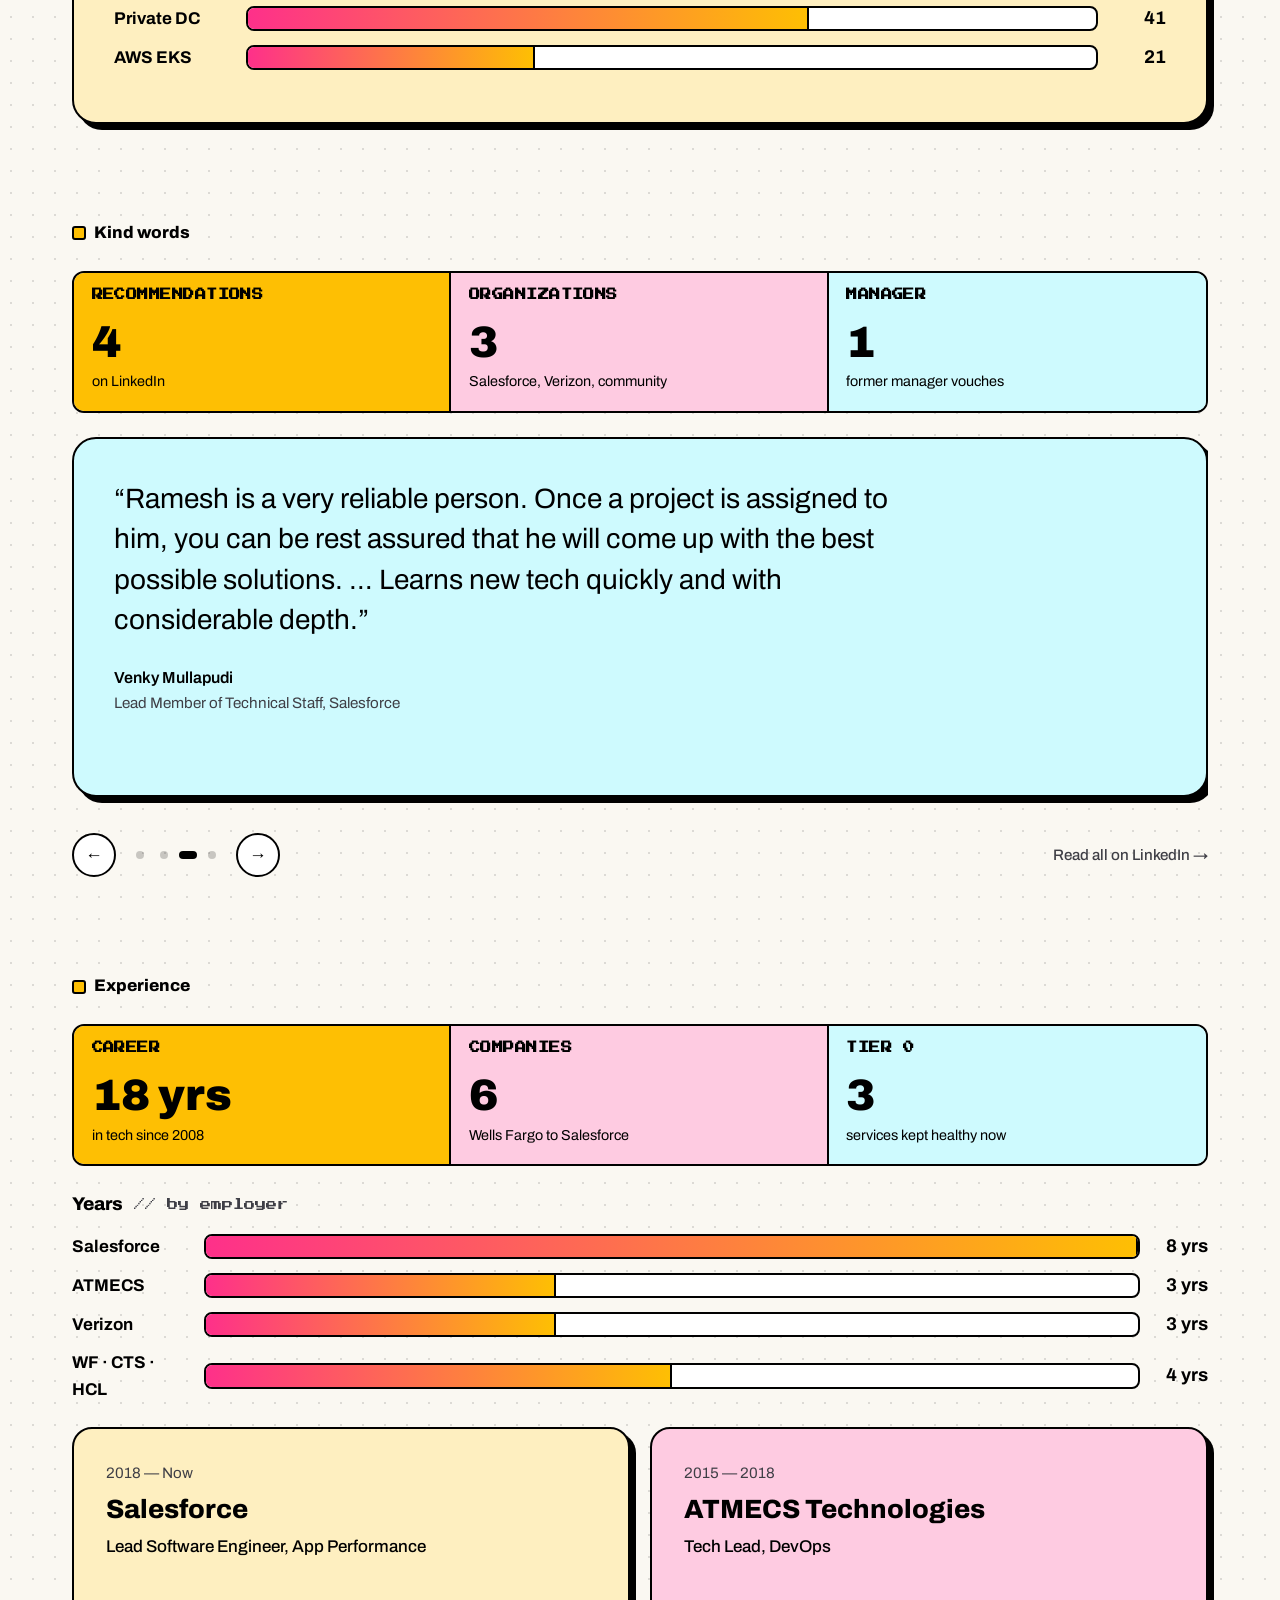
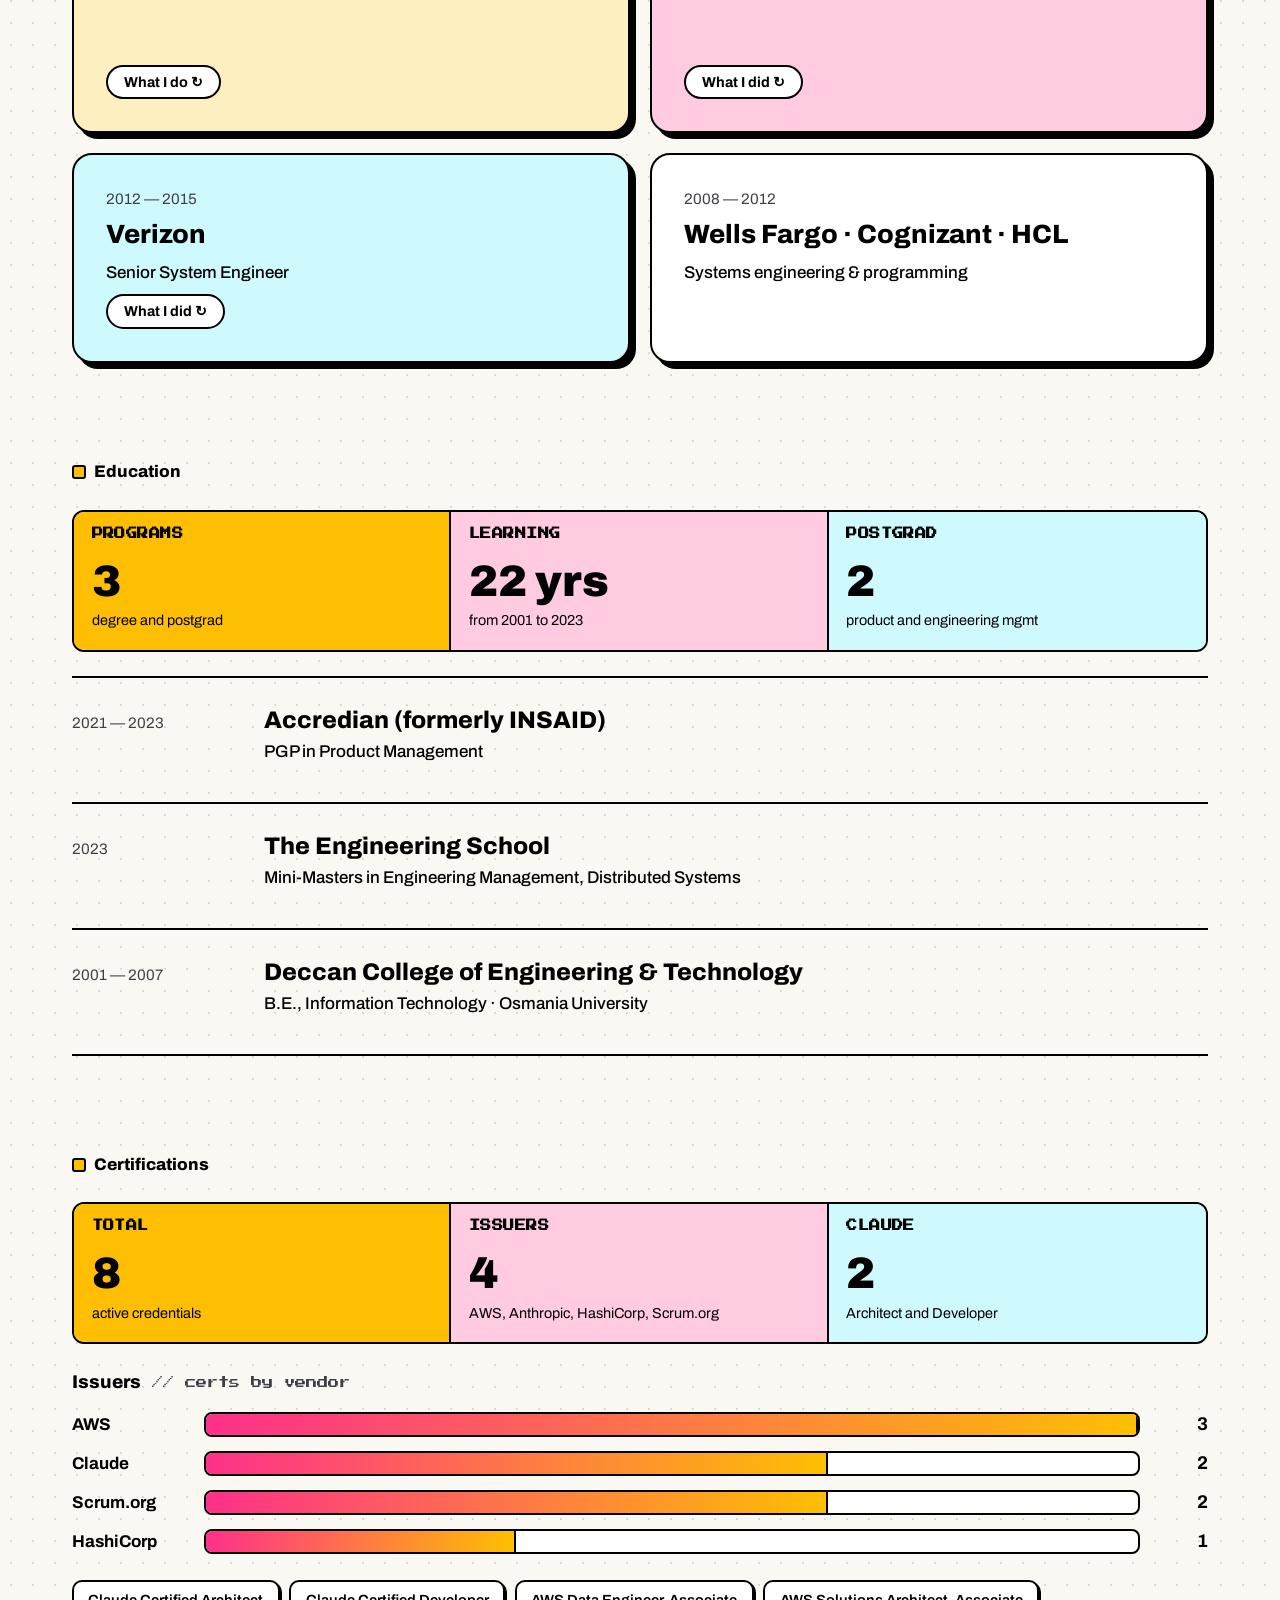
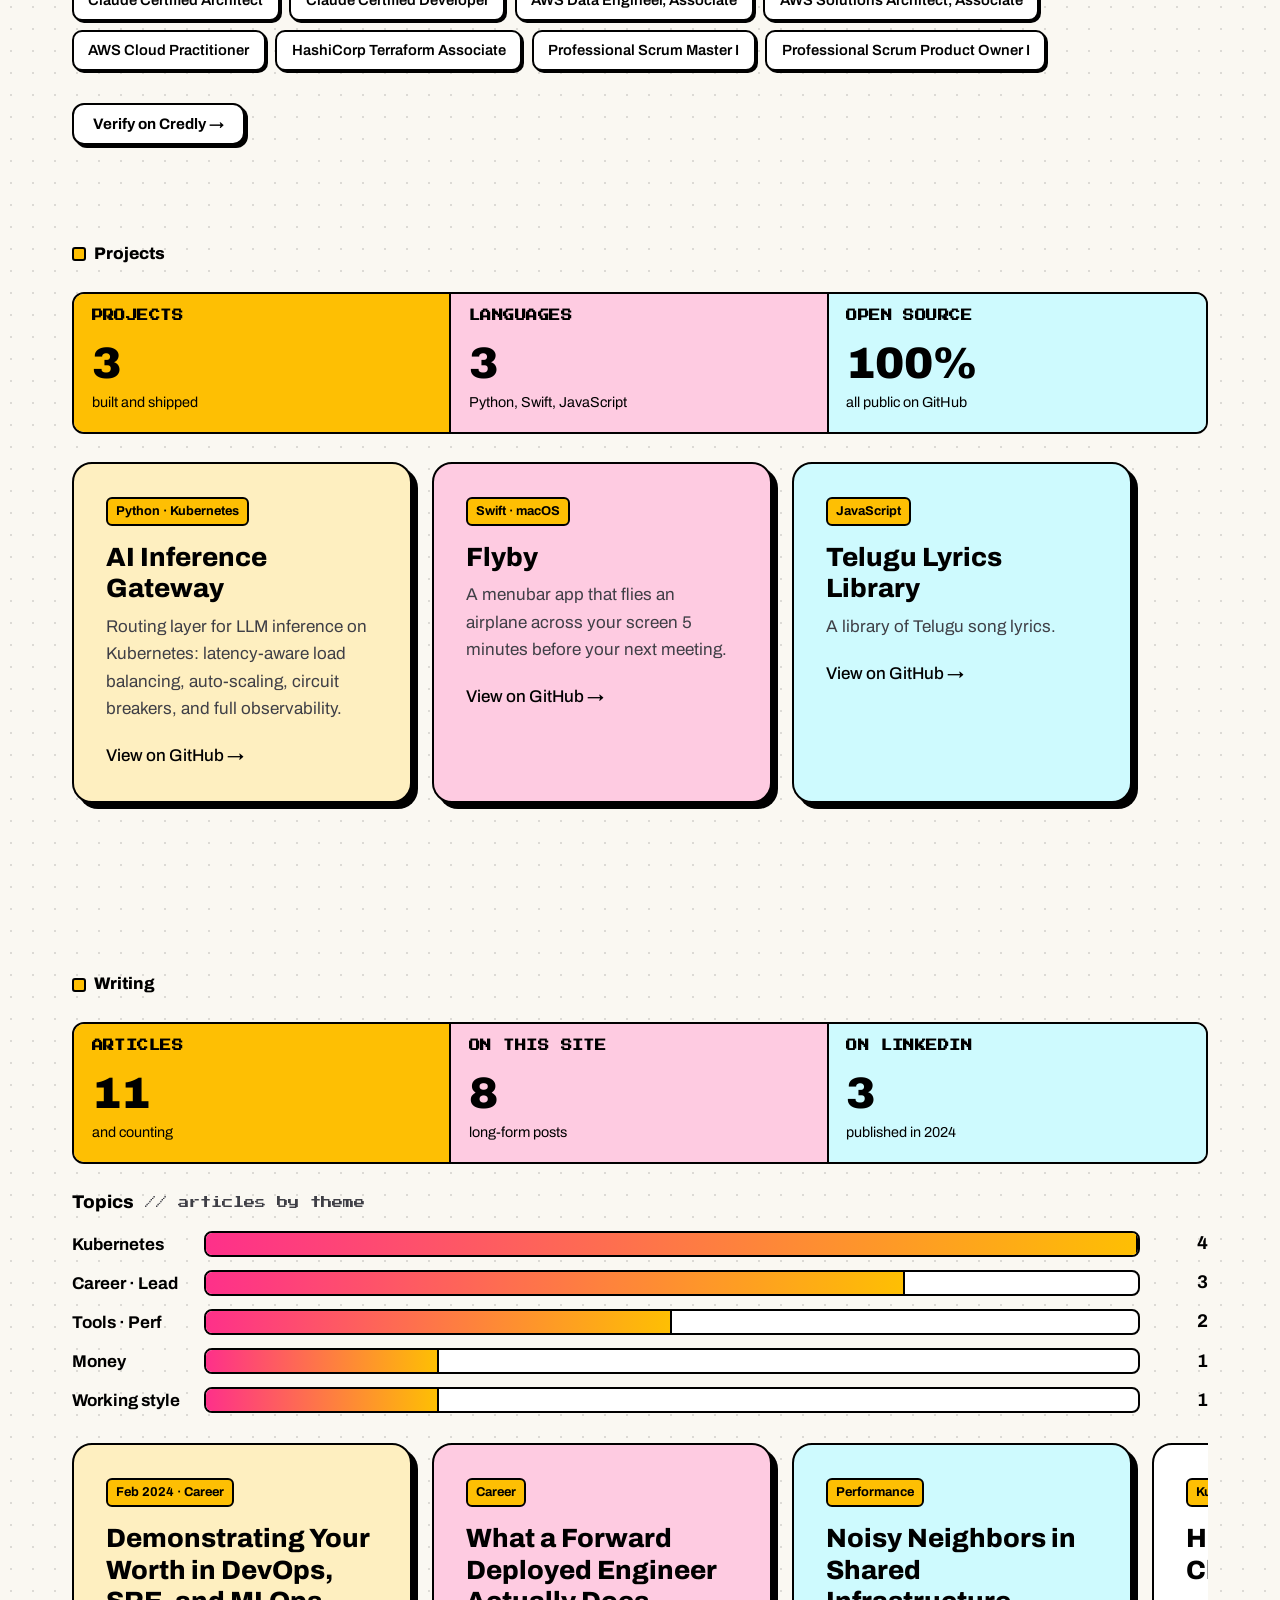
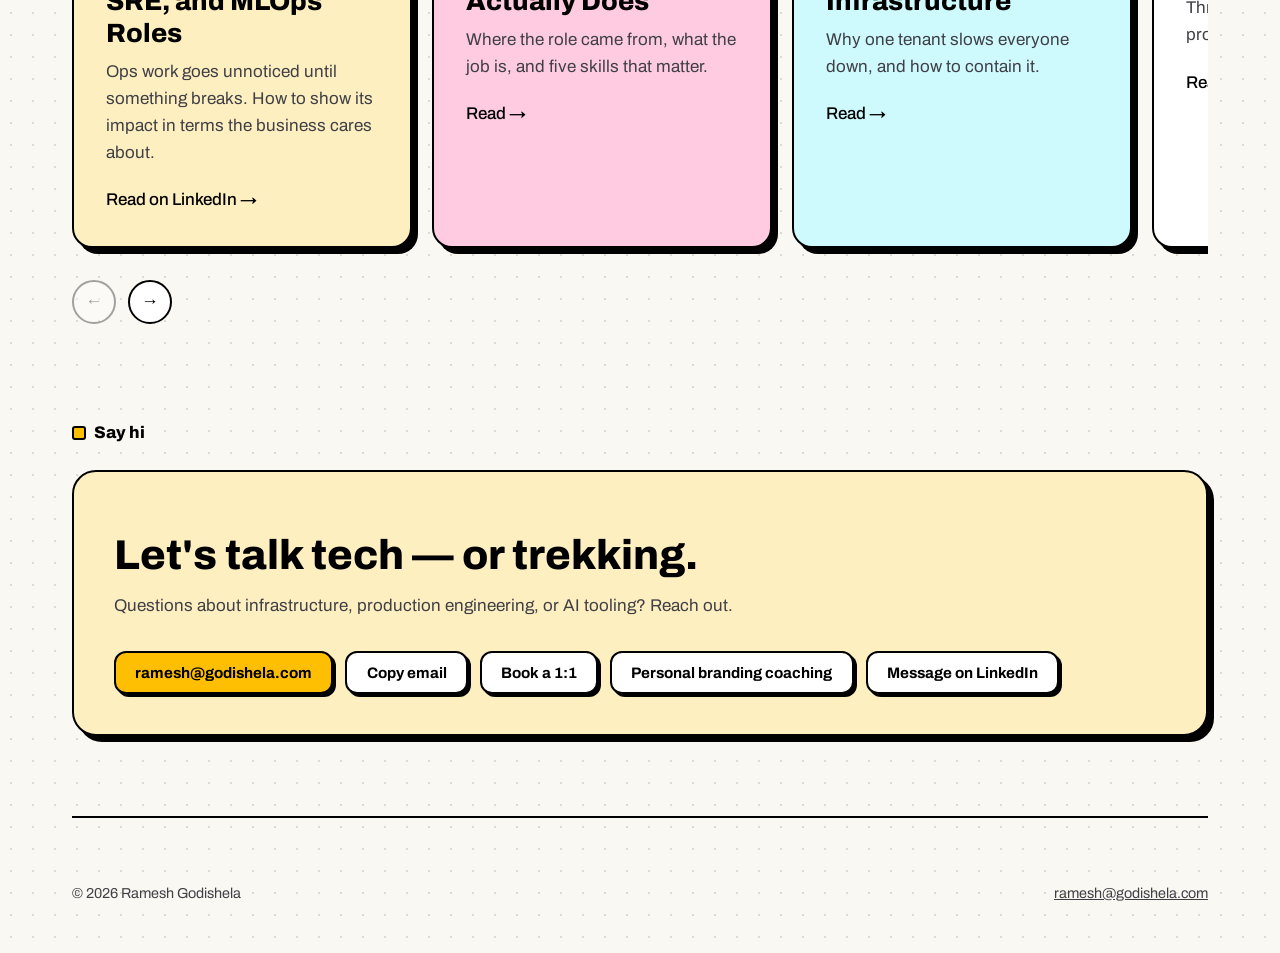
==== commit e929be84: "Add metrics dashboard, shuffle quotes/writing, Kakeibo buffer article - Metric tiles and bars in eve" ====
--- a/index.html
+++ b/index.html
@@ -298,6 +298,52 @@
     .dots button[aria-current="true"]::before { background: #000; }
     .socials a:hover, .socials a:focus-visible, .quote-nav .more:hover, .quote-nav .more:focus-visible { color: #000; text-decoration: underline 3px var(--accent); }
     footer { border-top: 2px solid #000; margin-top: 2rem; }
+
+    /* Metric tiles + cluster bars */
+    .stats { gap: 0; border: 2px solid #000; border-radius: 12px; overflow: hidden; }
+    .stats > div { display: flex; flex-direction: column; padding: 1rem 1.1rem 1.1rem; border-right: 2px solid #000; background: #fff; }
+    .stats > div:last-child { border-right: 0; }
+    .stats > div:nth-child(1) { background: var(--sun); }
+    .stats > div:nth-child(2) { background: var(--berry-pale); }
+    .stats > div:nth-child(3) { background: #cefafe; }
+    .stats > div:nth-child(4) { background: #fff; }
+    .stats small { font: 700 0.7rem var(--arcade); text-transform: uppercase; letter-spacing: 0.04em; margin-bottom: 1.25rem; }
+    .stats b { font-size: 2.75rem; font-weight: 900; margin-bottom: 0.4rem; }
+    .stats span { color: #000; }
+    .fleet { margin-top: 1.75rem; }
+    .fleet-title { margin: 0 0 0.75rem; font-weight: 800; font-size: 1.15rem; }
+    .fleet-title span { font: 400 0.7rem var(--arcade); color: var(--muted); margin-left: 0.5rem; }
+    .bar-row { display: grid; grid-template-columns: 6.5rem 1fr 2.5rem; align-items: center; gap: 0.75rem; margin-bottom: 0.6rem; font-weight: 700; }
+    .bar { height: 1.6rem; border: 2px solid #000; border-radius: 8px; background: #fff; overflow: hidden; }
+    .bar i { display: block; height: 100%; background: linear-gradient(90deg, var(--accent), var(--sun)); border-right: 2px solid #000; }
+    .bar-row b { text-align: right; font-size: 1.15rem; }
+    @media (max-width: 860px) {
+      .stats > div:nth-child(2) { border-right: 0; }
+      .stats > div:nth-child(-n+2) { border-bottom: 2px solid #000; }
+    }
+
+    section > .stats { margin: 0 0 1.5rem; }
+    .stats.three { grid-template-columns: repeat(3, 1fr); }
+    section > .fleet { margin: 0 0 1.5rem; }
+    .bar-row { grid-template-columns: 7.5rem 1fr 3.5rem; }
+    @media (max-width: 860px) {
+      .stats.three { grid-template-columns: repeat(2, 1fr); }
+      .stats.three > div:last-child { grid-column: 1 / -1; border-top: 2px solid #000; }
+      .stats.three > div:nth-child(2) { border-right: 0; }
+    }
+
+    /* Top-of-page metrics dashboard */
+    .dash { display: grid; grid-template-columns: repeat(4, 1fr); gap: 2px; margin: 0 0 3rem; border: 2px solid #000; border-radius: 12px; overflow: hidden; background: #000; }
+    .dash a { display: flex; flex-direction: column; padding: 1rem 1.1rem 1.1rem; color: #000; text-decoration: none; background: #fff; }
+    .dash a:nth-child(4n+1) { background: var(--sun); }
+    .dash a:nth-child(4n+2) { background: var(--berry-pale); }
+    .dash a:nth-child(4n+3) { background: #cefafe; }
+    .dash a:hover, .dash a:focus-visible { background: #000; color: #fff; }
+    .dash a:hover :is(b, span), .dash a:focus-visible :is(b, span) { color: #fff; }
+    .dash small { font: 700 0.7rem var(--arcade); text-transform: uppercase; letter-spacing: 0.04em; margin-bottom: 1rem; }
+    .dash b { font: 900 2.5rem/1 var(--serif); margin-bottom: 0.4rem; }
+    .dash span { font-size: 0.9rem; }
+    @media (max-width: 860px) { .dash { grid-template-columns: repeat(2, 1fr); } }
   </style>
   <script>window.va = window.va || function () { (window.vaq = window.vaq || []).push(arguments); };</script>
   <script defer src="/_vercel/insights/script.js"></script>
@@ -370,6 +416,8 @@
         </aside>
       </div>
 
+      <nav class="stats dash" aria-label="Metrics at a glance"><a href="#experience"><small>Career</small><b>18 yrs</b><span>in tech</span></a><a href="#impact"><small>Fleet</small><b>62</b><span>clusters shipped to</span></a><a href="#impact"><small>Deploys</small><b>40%</b><span>faster</span></a><a href="#impact"><small>Teams</small><b>7</b><span>founded &amp; led</span></a><a href="#certifications"><small>Certs</small><b>8</b><span>4 issuers</span></a><a href="#writing"><small>Writing</small><b>11</b><span>articles</span></a><a href="#projects"><small>Projects</small><b>3</b><span>open source</span></a><a href="#kind-words"><small>Kind words</small><b>4</b><span>recommendations</span></a></nav>
+
       <section id="impact">
         <p class="label">Impact</p>
         <div class="feature">
@@ -377,16 +425,22 @@
           <h3>Shipping to 62 clusters without breaking things.</h3>
           <p>Led continuous deployment across 41 private data center clusters and 21 AWS EKS clusters, with GitOps, drift detection and Python tooling.</p>
           <div class="stats">
-            <div><b>40%</b><span>faster deployments</span></div>
-            <div><b>70%</b><span>faster rollbacks</span></div>
-            <div><b>~3 days</b><span>saved per engineer, monthly</span></div>
-            <div><b>7</b><span>teams founded &amp; led</span></div>
+            <div><small>Deploys</small><b>40%</b><span>faster deployments</span></div>
+            <div><small>Rollbacks</small><b>70%</b><span>faster rollbacks</span></div>
+            <div><small>Per engineer</small><b>~3 days</b><span>saved monthly</span></div>
+            <div><small>Teams</small><b>7</b><span>founded &amp; led</span></div>
+          </div>
+          <div class="fleet">
+            <p class="fleet-title">Where <span>// clusters by platform</span></p>
+            <div class="bar-row"><span>Private DC</span><div class="bar"><i style="width:66.1%"></i></div><b>41</b></div>
+            <div class="bar-row"><span>AWS EKS</span><div class="bar"><i style="width:33.9%"></i></div><b>21</b></div>
           </div>
         </div>
       </section>
 
       <section id="kind-words">
         <p class="label">Kind words</p>
+        <div class="stats three"><div><small>Recommendations</small><b>4</b><span>on LinkedIn</span></div><div><small>Organizations</small><b>3</b><span>Salesforce, Verizon, community</span></div><div><small>Manager</small><b>1</b><span>former manager vouches</span></div></div>
         <div aria-roledescription="carousel" aria-label="LinkedIn recommendations">
           <div class="track" id="track" aria-live="polite">
             <figure class="quote" role="group" aria-roledescription="slide" aria-label="1 of 4">
@@ -416,6 +470,8 @@
       </section>
       <section id="experience">
         <p class="label">Experience</p>
+        <div class="stats three"><div><small>Career</small><b>18 yrs</b><span>in tech since 2008</span></div><div><small>Companies</small><b>6</b><span>Wells Fargo to Salesforce</span></div><div><small>Tier 0</small><b>3</b><span>services kept healthy now</span></div></div>
+        <div class="fleet"><p class="fleet-title">Years <span>// by employer</span></p><div class="bar-row"><span>Salesforce</span><div class="bar"><i style="width:100.0%"></i></div><b>8 yrs</b></div><div class="bar-row"><span>ATMECS</span><div class="bar"><i style="width:37.5%"></i></div><b>3 yrs</b></div><div class="bar-row"><span>Verizon</span><div class="bar"><i style="width:37.5%"></i></div><b>3 yrs</b></div><div class="bar-row"><span>WF · CTS · HCL</span><div class="bar"><i style="width:50.0%"></i></div><b>4 yrs</b></div></div>
         <ol class="cards">
           <li class="card">
             <div class="inner">
@@ -476,6 +532,7 @@
 
       <section id="education">
         <p class="label">Education</p>
+        <div class="stats three"><div><small>Programs</small><b>3</b><span>degree and postgrad</span></div><div><small>Learning</small><b>22 yrs</b><span>from 2001 to 2023</span></div><div><small>Postgrad</small><b>2</b><span>product and engineering mgmt</span></div></div>
         <ol class="timeline">
           <li>
             <span class="when">2021 — 2023</span>
@@ -503,6 +560,8 @@
 
       <section id="certifications">
         <p class="label">Certifications</p>
+        <div class="stats three"><div><small>Total</small><b>8</b><span>active credentials</span></div><div><small>Issuers</small><b>4</b><span>AWS, Anthropic, HashiCorp, Scrum.org</span></div><div><small>Claude</small><b>2</b><span>Architect and Developer</span></div></div>
+        <div class="fleet"><p class="fleet-title">Issuers <span>// certs by vendor</span></p><div class="bar-row"><span>AWS</span><div class="bar"><i style="width:100.0%"></i></div><b>3</b></div><div class="bar-row"><span>Claude</span><div class="bar"><i style="width:66.7%"></i></div><b>2</b></div><div class="bar-row"><span>Scrum.org</span><div class="bar"><i style="width:66.7%"></i></div><b>2</b></div><div class="bar-row"><span>HashiCorp</span><div class="bar"><i style="width:33.3%"></i></div><b>1</b></div></div>
         <ul class="chips">
           <li>Claude Certified Architect</li>
           <li>Claude Certified Developer</li>
@@ -520,6 +579,7 @@
 
       <section id="projects">
         <p class="label">Projects</p>
+        <div class="stats three"><div><small>Projects</small><b>3</b><span>built and shipped</span></div><div><small>Languages</small><b>3</b><span>Python, Swift, JavaScript</span></div><div><small>Open source</small><b>100%</b><span>all public on GitHub</span></div></div>
         <div class="projects">
           <a class="project" href="https://github.com/rago-actions/ai-inference-gateway" target="_blank" rel="noopener">
             <span class="tag">Python · Kubernetes</span>
@@ -547,7 +607,15 @@
       </section>
       <section id="writing">
         <p class="label">Writing</p>
+        <div class="stats three"><div><small>Articles</small><b>11</b><span>and counting</span></div><div><small>On this site</small><b>8</b><span>long-form posts</span></div><div><small>On LinkedIn</small><b>3</b><span>published in 2024</span></div></div>
+        <div class="fleet"><p class="fleet-title">Topics <span>// articles by theme</span></p><div class="bar-row"><span>Kubernetes</span><div class="bar"><i style="width:100.0%"></i></div><b>4</b></div><div class="bar-row"><span>Career · Lead</span><div class="bar"><i style="width:75.0%"></i></div><b>3</b></div><div class="bar-row"><span>Tools · Perf</span><div class="bar"><i style="width:50.0%"></i></div><b>2</b></div><div class="bar-row"><span>Money</span><div class="bar"><i style="width:25.0%"></i></div><b>1</b></div><div class="bar-row"><span>Working style</span><div class="bar"><i style="width:25.0%"></i></div><b>1</b></div></div>
         <div class="projects">
+          <a class="project" href="writing/kakeibo-12-month-buffer.html">
+            <span class="tag">Nov 2026 · Money</span>
+            <h3>The 12-Month Buffer: Kakeibo for Layoff Season</h3>
+            <p>A paper-and-pen Japanese budgeting method and simple math to build a year of runway.</p>
+            <span class="more">Read →</span>
+          </a>
           <a class="project" href="writing/forward-deployed-engineer.html">
             <span class="tag">Career</span>
             <h3>What a Forward Deployed Engineer Actually Does</h3>
@@ -668,6 +736,18 @@
     document.addEventListener("keydown", (e) => {
       if (e.key === "Escape" && !hiMenu.hidden) { setHi(false); hiBtn.focus(); }
     });
+
+    const shuffle = (parent) => {
+      const kids = [...parent.children];
+      for (let i = kids.length - 1; i > 0; i--) {
+        const j = Math.floor(Math.random() * (i + 1));
+        [kids[i], kids[j]] = [kids[j], kids[i]];
+      }
+      parent.append(...kids);
+      return kids;
+    };
+    shuffle(document.querySelector("#writing .projects"));
+    shuffle(document.getElementById("track")).forEach((s, i, all) => s.setAttribute("aria-label", `${i + 1} of ${all.length}`));
 
     document.querySelectorAll(".projects").forEach((row) => {
       const nav = row.nextElementSibling;
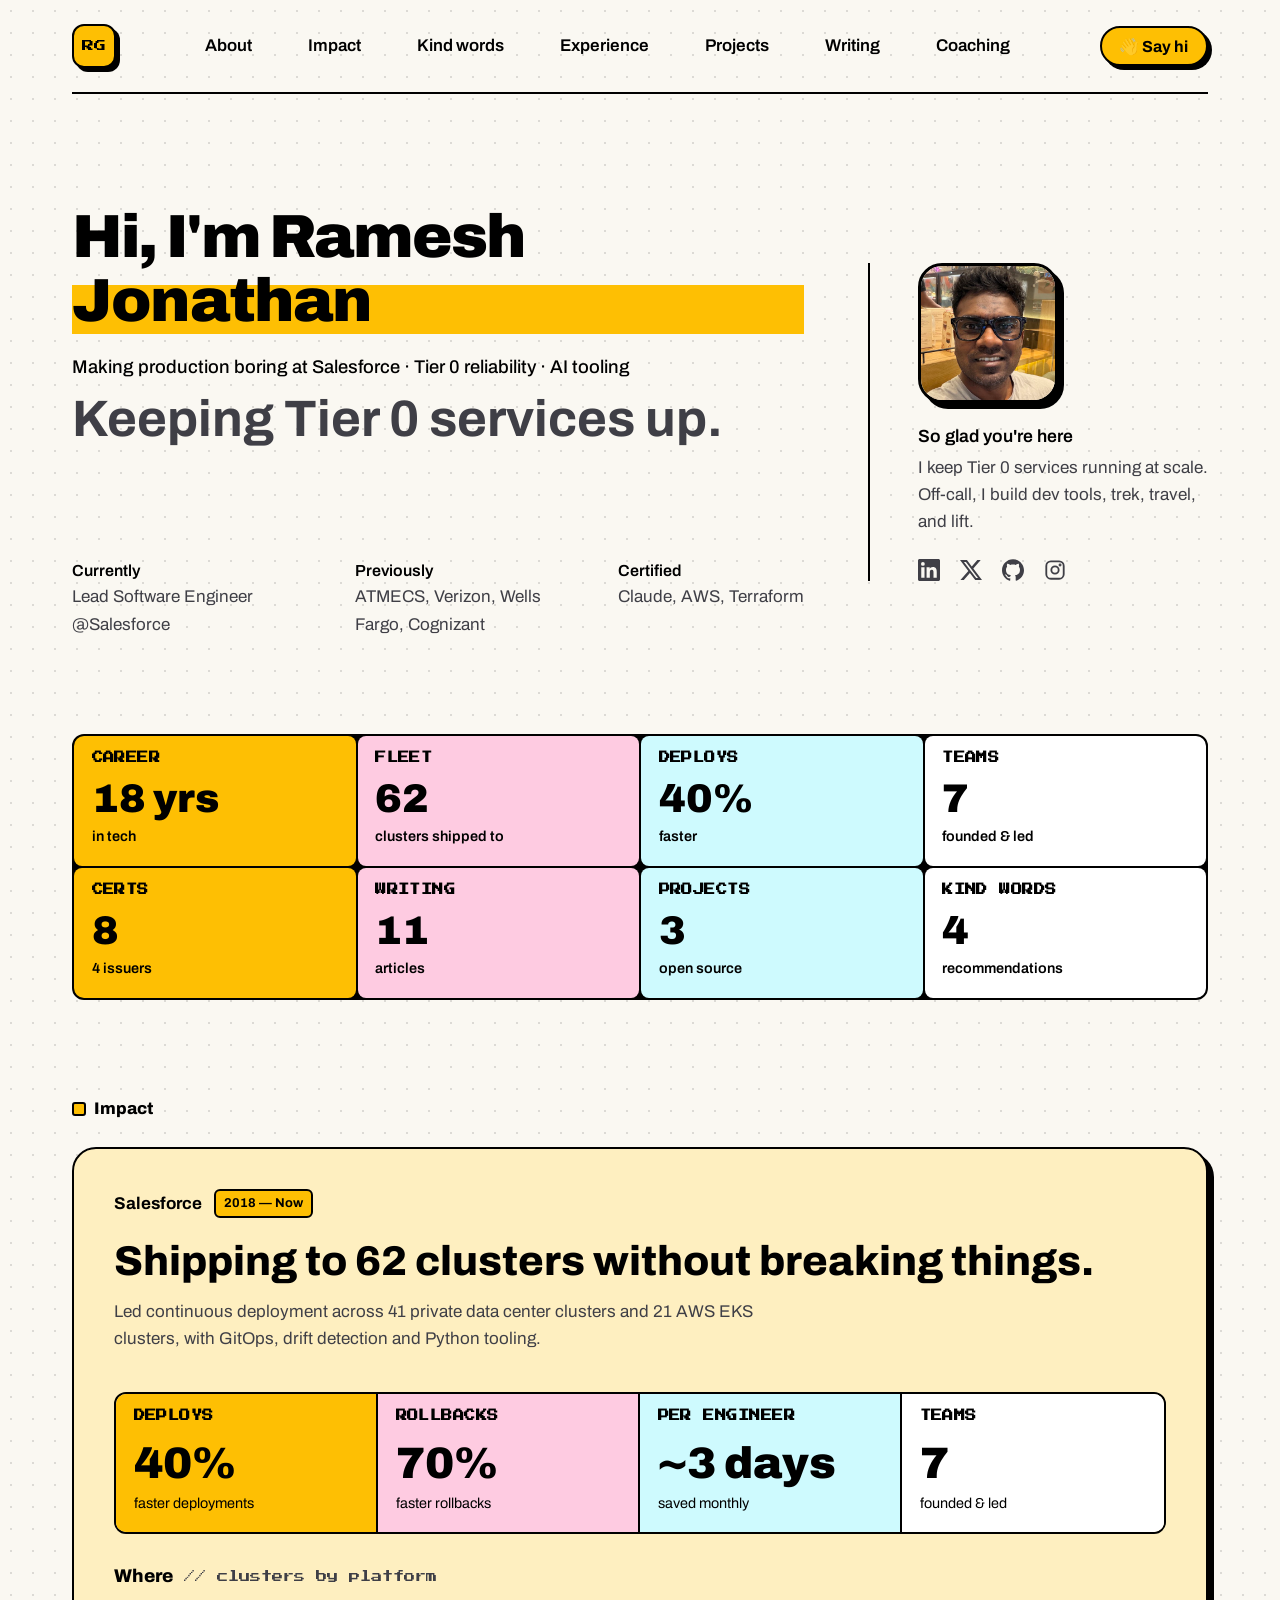
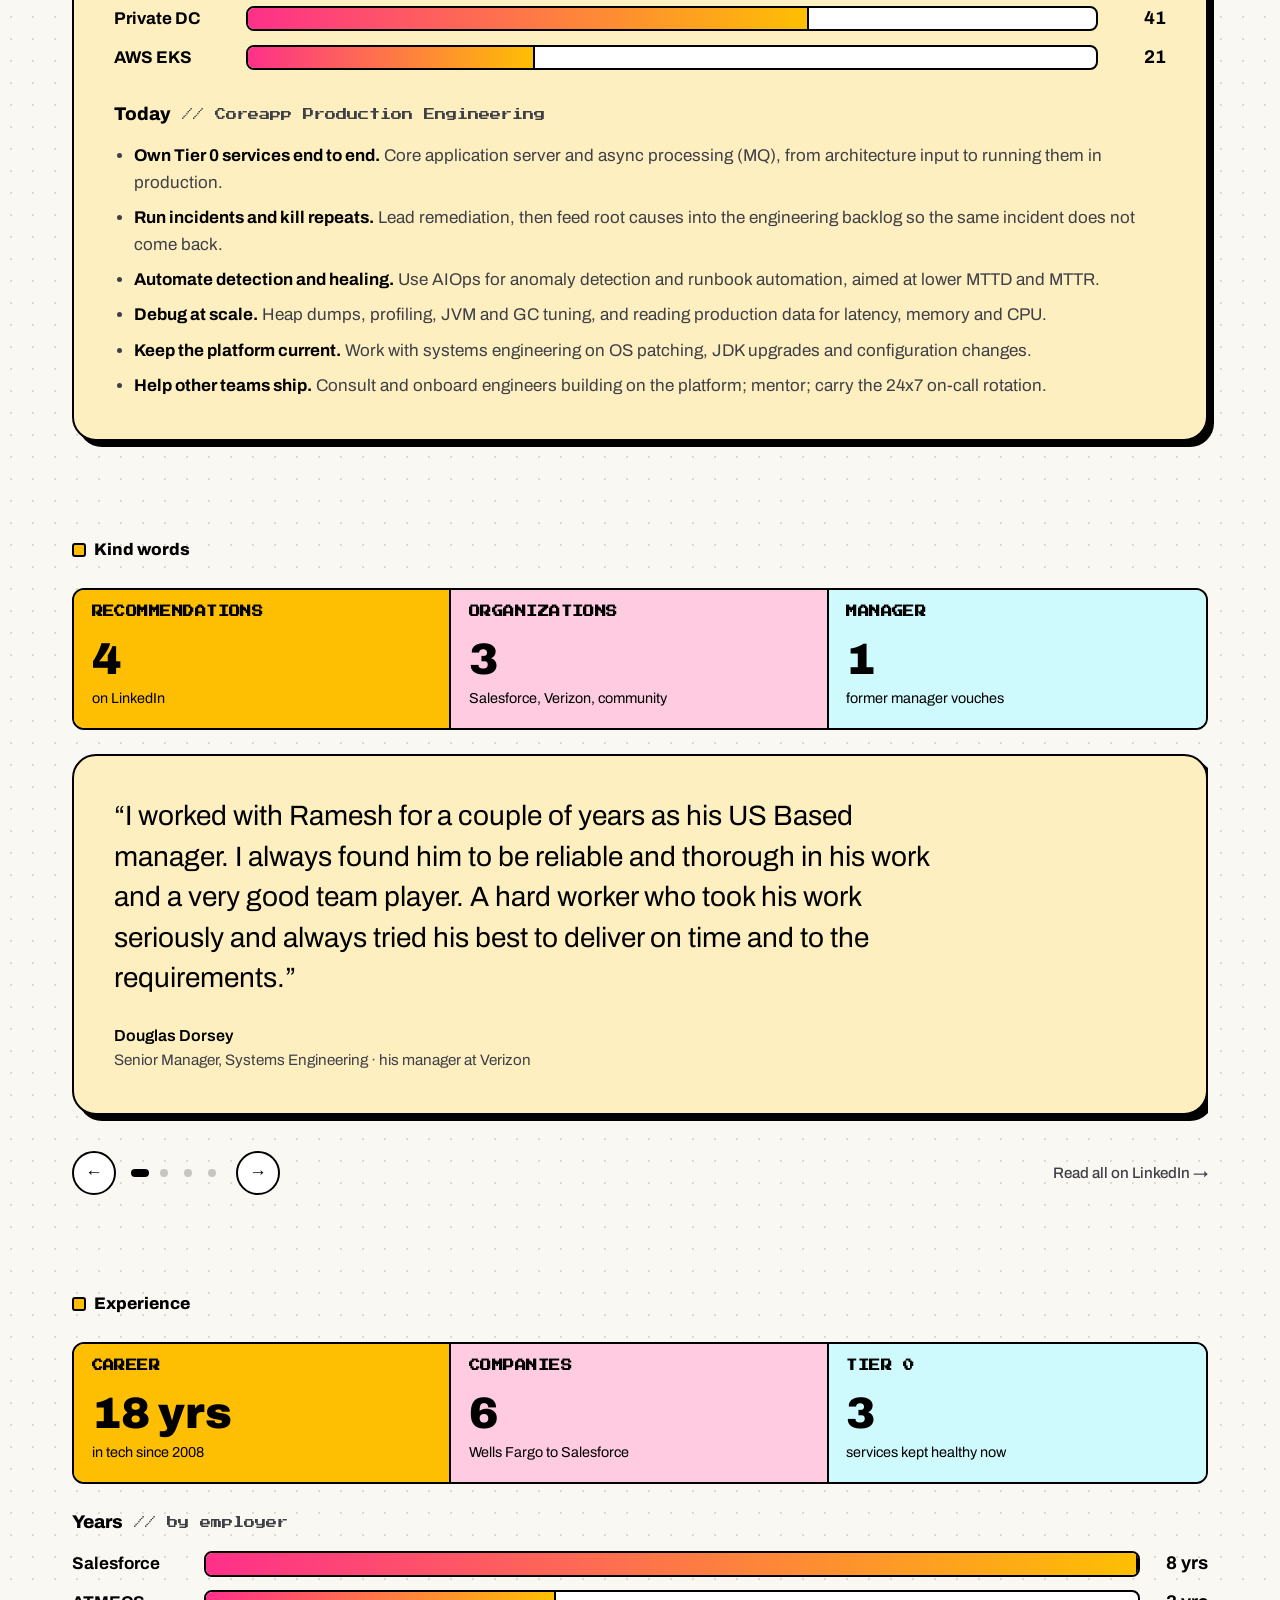
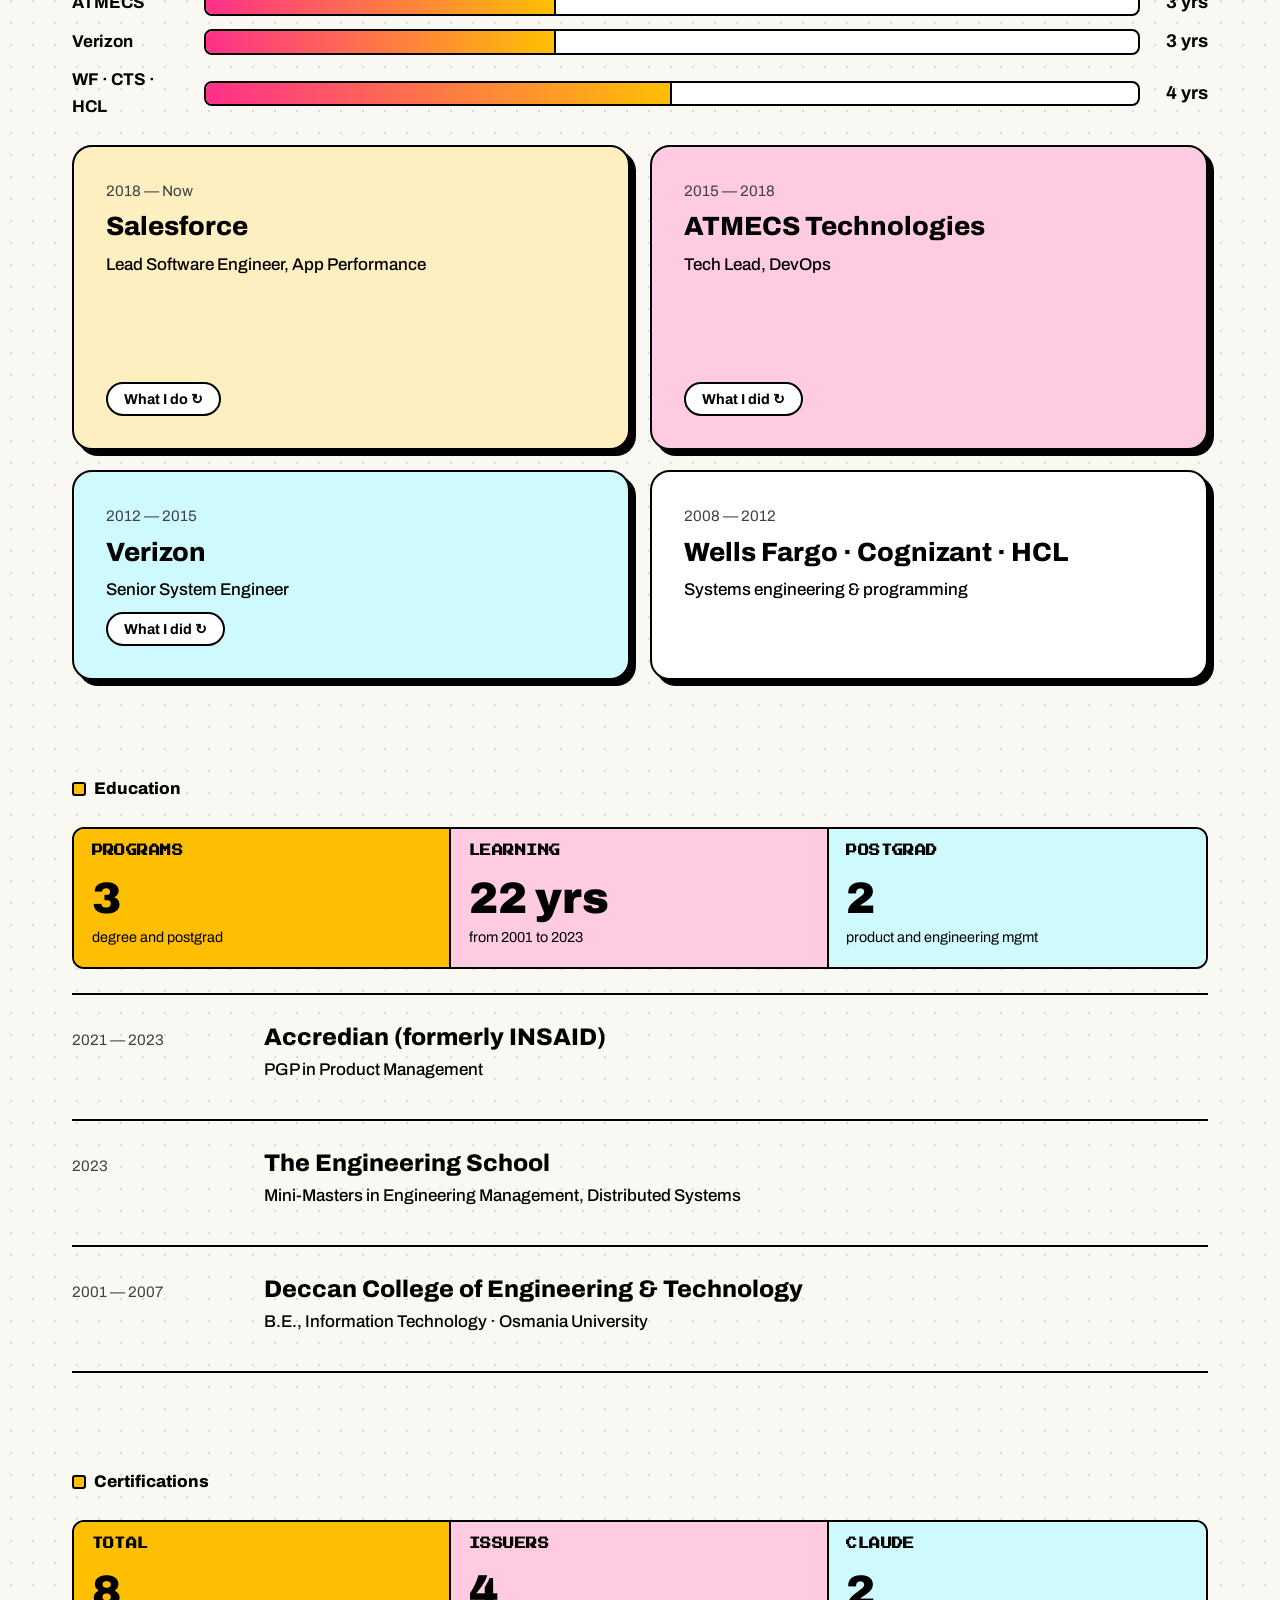
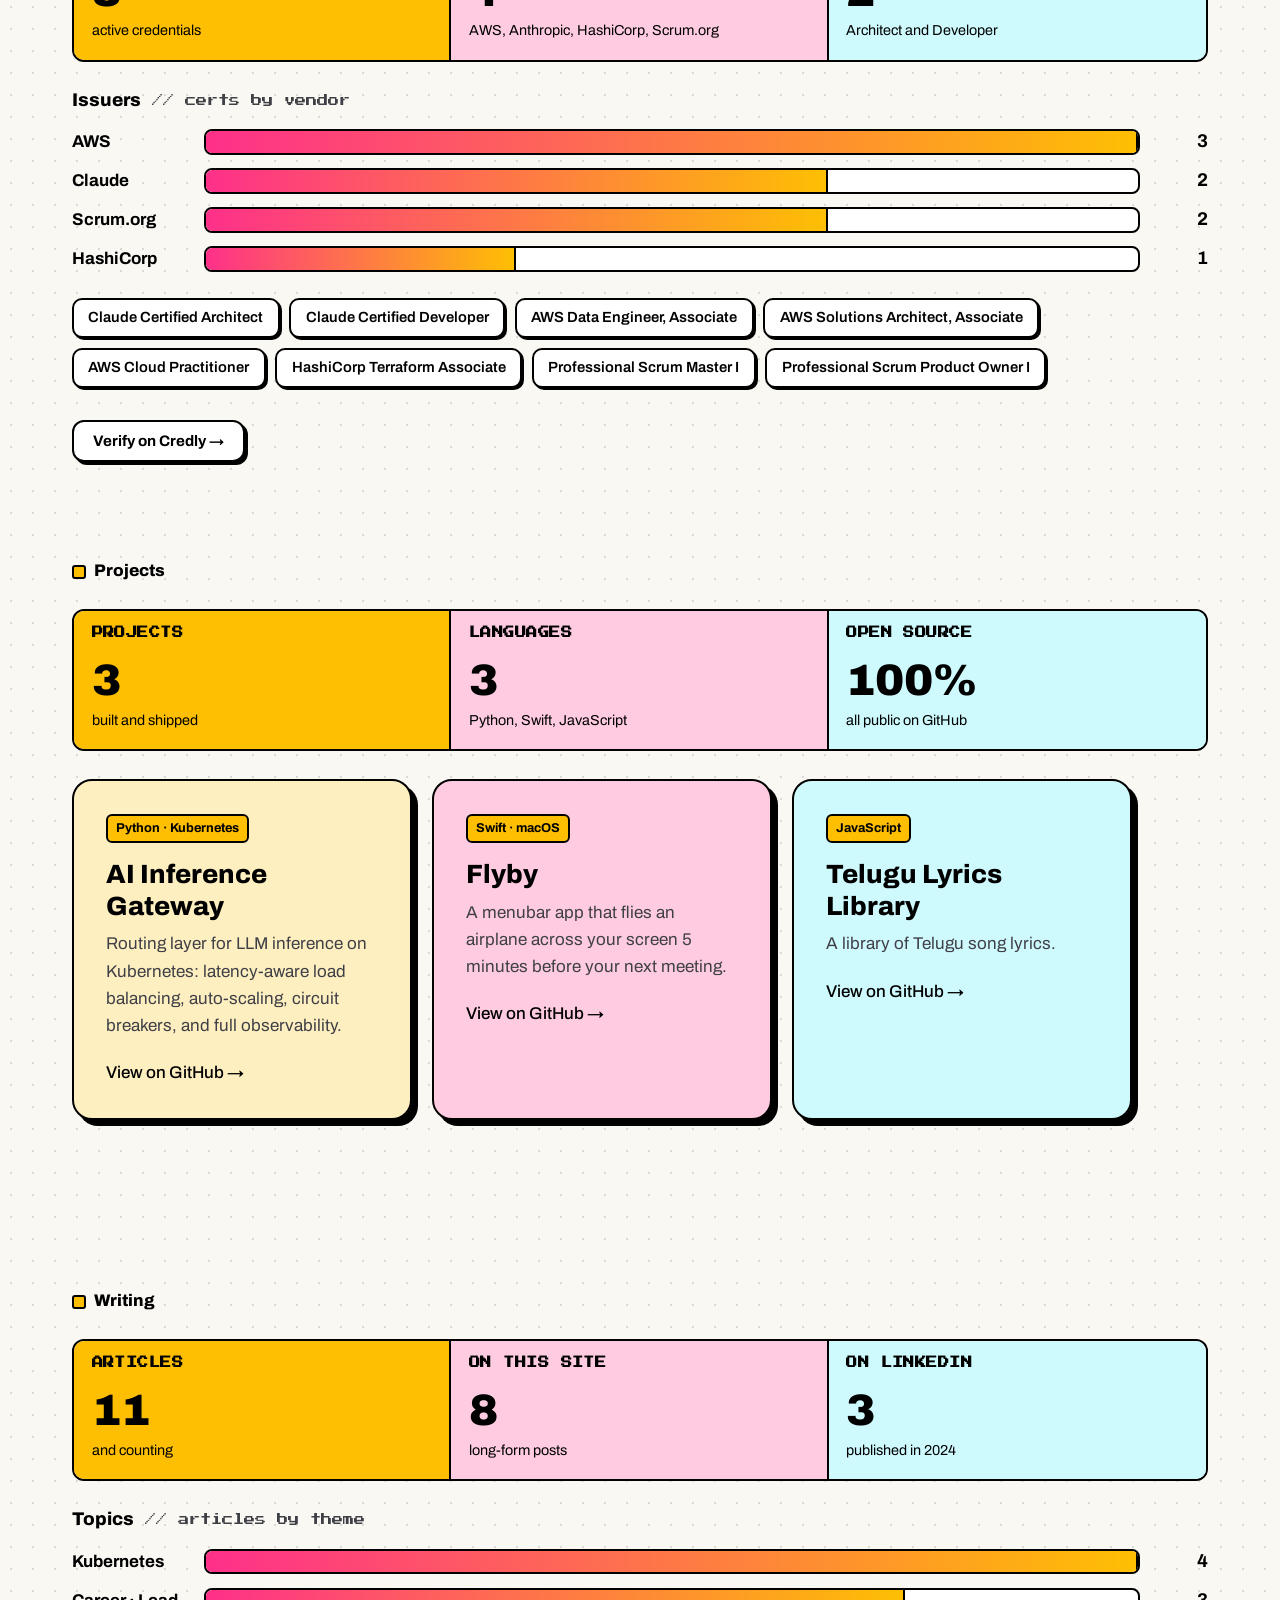
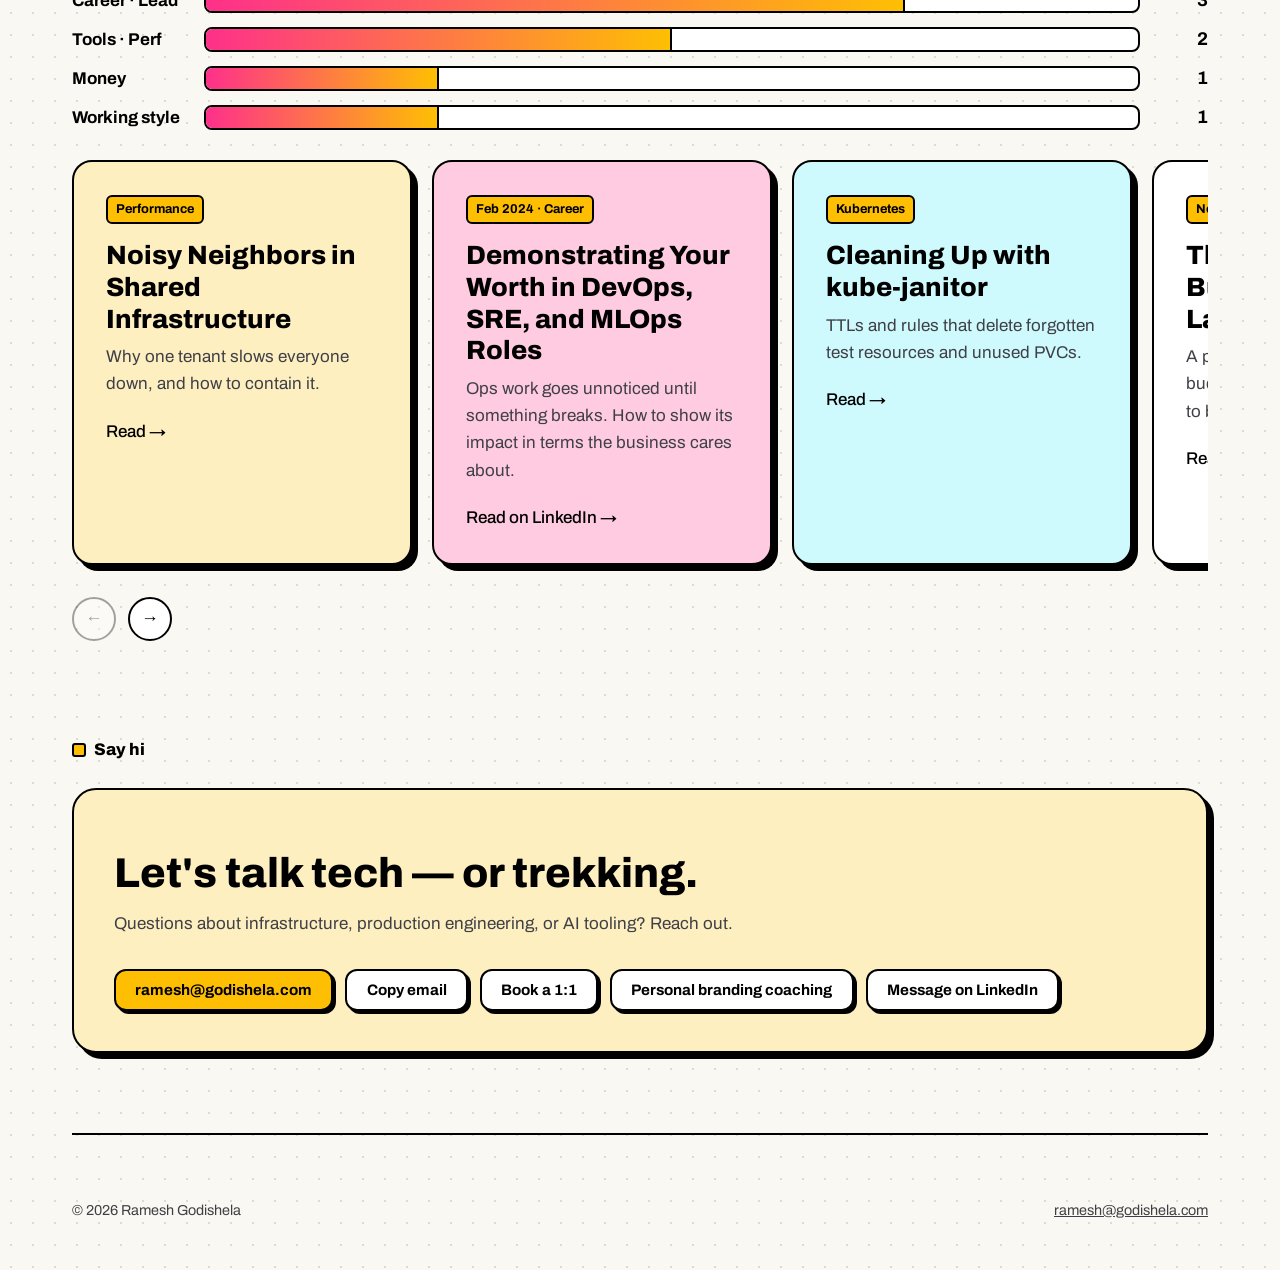
==== commit 87dbc609: "Add This month section and Salesforce day-to-day block - 'This month' chips driven by data-date attr" ====
--- a/index.html
+++ b/index.html
@@ -344,6 +344,16 @@
     .dash b { font: 900 2.5rem/1 var(--serif); margin-bottom: 0.4rem; }
     .dash span { font-size: 0.9rem; }
     @media (max-width: 860px) { .dash { grid-template-columns: repeat(2, 1fr); } }
+
+    #this-month .label span { font-weight: 600; color: var(--muted); margin-left: 0.4rem; }
+    #this-month .chips a { color: #000; text-decoration: none; font-weight: 700; }
+    #this-month .chips a:hover, #this-month .chips a:focus-visible { text-decoration: underline 3px var(--accent); }
+    #this-month .chips small { font: 700 0.65rem var(--arcade); margin-right: 0.5rem; }
+
+    .doing { margin-top: 1.75rem; }
+    .doing ul { margin: 0; padding-left: 1.25rem; display: grid; gap: 0.5rem; }
+    .doing li { color: var(--muted); }
+    .doing li b { color: #000; }
   </style>
   <script>window.va = window.va || function () { (window.vaq = window.vaq || []).push(arguments); };</script>
   <script defer src="/_vercel/insights/script.js"></script>
@@ -418,6 +428,11 @@
 
       <nav class="stats dash" aria-label="Metrics at a glance"><a href="#experience"><small>Career</small><b>18 yrs</b><span>in tech</span></a><a href="#impact"><small>Fleet</small><b>62</b><span>clusters shipped to</span></a><a href="#impact"><small>Deploys</small><b>40%</b><span>faster</span></a><a href="#impact"><small>Teams</small><b>7</b><span>founded &amp; led</span></a><a href="#certifications"><small>Certs</small><b>8</b><span>4 issuers</span></a><a href="#writing"><small>Writing</small><b>11</b><span>articles</span></a><a href="#projects"><small>Projects</small><b>3</b><span>open source</span></a><a href="#kind-words"><small>Kind words</small><b>4</b><span>recommendations</span></a></nav>
 
+      <section id="this-month" hidden>
+        <p class="label">This month <span id="this-month-name"></span></p>
+        <ul class="chips" id="this-month-list"></ul>
+      </section>
+
       <section id="impact">
         <p class="label">Impact</p>
         <div class="feature">
@@ -434,6 +449,18 @@
             <p class="fleet-title">Where <span>// clusters by platform</span></p>
             <div class="bar-row"><span>Private DC</span><div class="bar"><i style="width:66.1%"></i></div><b>41</b></div>
             <div class="bar-row"><span>AWS EKS</span><div class="bar"><i style="width:33.9%"></i></div><b>21</b></div>
+          </div>
+          <div class="doing">
+            <p class="fleet-title">Today <span>// Coreapp Production Engineering</span></p>
+            <ul>
+              <li><b>Own Tier 0 services end to end.</b> Core application server and async processing (MQ), from architecture input to running them in production.</li>
+              <li><b>Run incidents and kill repeats.</b> Lead remediation, then feed root causes into the engineering backlog so the same incident does not come back.</li>
+              <li><b>Automate detection and healing.</b> Use AIOps for anomaly detection and runbook automation, aimed at lower MTTD and MTTR.</li>
+              <li><b>Debug at scale.</b> Heap dumps, profiling, JVM and GC tuning, and reading production data for latency, memory and CPU.</li>
+              <li><b>Keep the platform current.</b> Work with systems engineering on OS patching, JDK upgrades and configuration changes.</li>
+              <li><b>Help other teams ship.</b> Consult and onboard engineers building on the platform; mentor; carry the 24x7 on-call rotation.</li>
+            </ul>
+            <!-- TODO real metrics (replace with actuals before adding to page): services owned, incidents handled per quarter, MTTD/MTTR change, repeat-incident reduction, JDK/OS upgrade coverage, engineers onboarded. -->
           </div>
         </div>
       </section>
@@ -610,7 +637,7 @@
         <div class="stats three"><div><small>Articles</small><b>11</b><span>and counting</span></div><div><small>On this site</small><b>8</b><span>long-form posts</span></div><div><small>On LinkedIn</small><b>3</b><span>published in 2024</span></div></div>
         <div class="fleet"><p class="fleet-title">Topics <span>// articles by theme</span></p><div class="bar-row"><span>Kubernetes</span><div class="bar"><i style="width:100.0%"></i></div><b>4</b></div><div class="bar-row"><span>Career · Lead</span><div class="bar"><i style="width:75.0%"></i></div><b>3</b></div><div class="bar-row"><span>Tools · Perf</span><div class="bar"><i style="width:50.0%"></i></div><b>2</b></div><div class="bar-row"><span>Money</span><div class="bar"><i style="width:25.0%"></i></div><b>1</b></div><div class="bar-row"><span>Working style</span><div class="bar"><i style="width:25.0%"></i></div><b>1</b></div></div>
         <div class="projects">
-          <a class="project" href="writing/kakeibo-12-month-buffer.html">
+          <a class="project" href="writing/kakeibo-12-month-buffer.html" data-date="2026-11-24">
             <span class="tag">Nov 2026 · Money</span>
             <h3>The 12-Month Buffer: Kakeibo for Layoff Season</h3>
             <p>A paper-and-pen Japanese budgeting method and simple math to build a year of runway.</p>
@@ -658,19 +685,19 @@
             <p>How I learn, work and take feedback, so we skip the guesswork.</p>
             <span class="more">Read →</span>
           </a>
-          <a class="project" href="https://www.linkedin.com/pulse/demonstrating-your-worth-devops-sre-mlops-roles-ramesh-godishela-8yd1c" target="_blank" rel="noopener">
+          <a class="project" href="https://www.linkedin.com/pulse/demonstrating-your-worth-devops-sre-mlops-roles-ramesh-godishela-8yd1c" data-date="2024-02" target="_blank" rel="noopener">
             <span class="tag">Feb 2024 · Career</span>
             <h3>Demonstrating Your Worth in DevOps, SRE, and MLOps Roles</h3>
             <p>Ops work goes unnoticed until something breaks. How to show its impact in terms the business cares about.</p>
             <span class="more">Read on LinkedIn →</span>
           </a>
-          <a class="project" href="https://www.linkedin.com/pulse/build-teams-care-personally-ramesh-godishela-7iehc" target="_blank" rel="noopener">
+          <a class="project" href="https://www.linkedin.com/pulse/build-teams-care-personally-ramesh-godishela-7iehc" data-date="2024-02" target="_blank" rel="noopener">
             <span class="tag">Feb 2024 · Leadership</span>
             <h3>Build Teams &amp; Care Personally</h3>
             <p>What building seven teams taught me, through the lens of Kim Scott's Radical Candor.</p>
             <span class="more">Read on LinkedIn →</span>
           </a>
-          <a class="project" href="https://www.linkedin.com/pulse/terraform-import-ramesh-godishela-3p98c" target="_blank" rel="noopener">
+          <a class="project" href="https://www.linkedin.com/pulse/terraform-import-ramesh-godishela-3p98c" data-date="2024-04" target="_blank" rel="noopener">
             <span class="tag">Apr 2024 · Terraform</span>
             <h3>Terraform Import</h3>
             <p>Bringing existing infrastructure under Terraform: the process, the risks, and practices for teams.</p>
@@ -736,6 +763,26 @@
     document.addEventListener("keydown", (e) => {
       if (e.key === "Escape" && !hiMenu.hidden) { setHi(false); hiBtn.focus(); }
     });
+
+    const now = new Date();
+    const ym = `${now.getFullYear()}-${String(now.getMonth() + 1).padStart(2, "0")}`;
+    const recent = [...document.querySelectorAll("[data-date]")].filter((e) => e.dataset.date.startsWith(ym));
+    if (recent.length) {
+      const list = document.getElementById("this-month-list");
+      recent.forEach((e) => {
+        const li = document.createElement("li");
+        const a = document.createElement("a");
+        a.href = e.getAttribute("href");
+        if (a.origin !== location.origin) { a.target = "_blank"; a.rel = "noopener"; }
+        const tag = document.createElement("small");
+        tag.textContent = e.querySelector(".tag").textContent.split("·").pop().trim();
+        a.append(tag, e.querySelector("h3").textContent);
+        li.append(a);
+        list.append(li);
+      });
+      document.getElementById("this-month-name").textContent = now.toLocaleDateString("en", { month: "long", year: "numeric" });
+      document.getElementById("this-month").hidden = false;
+    }
 
     const shuffle = (parent) => {
       const kids = [...parent.children];
